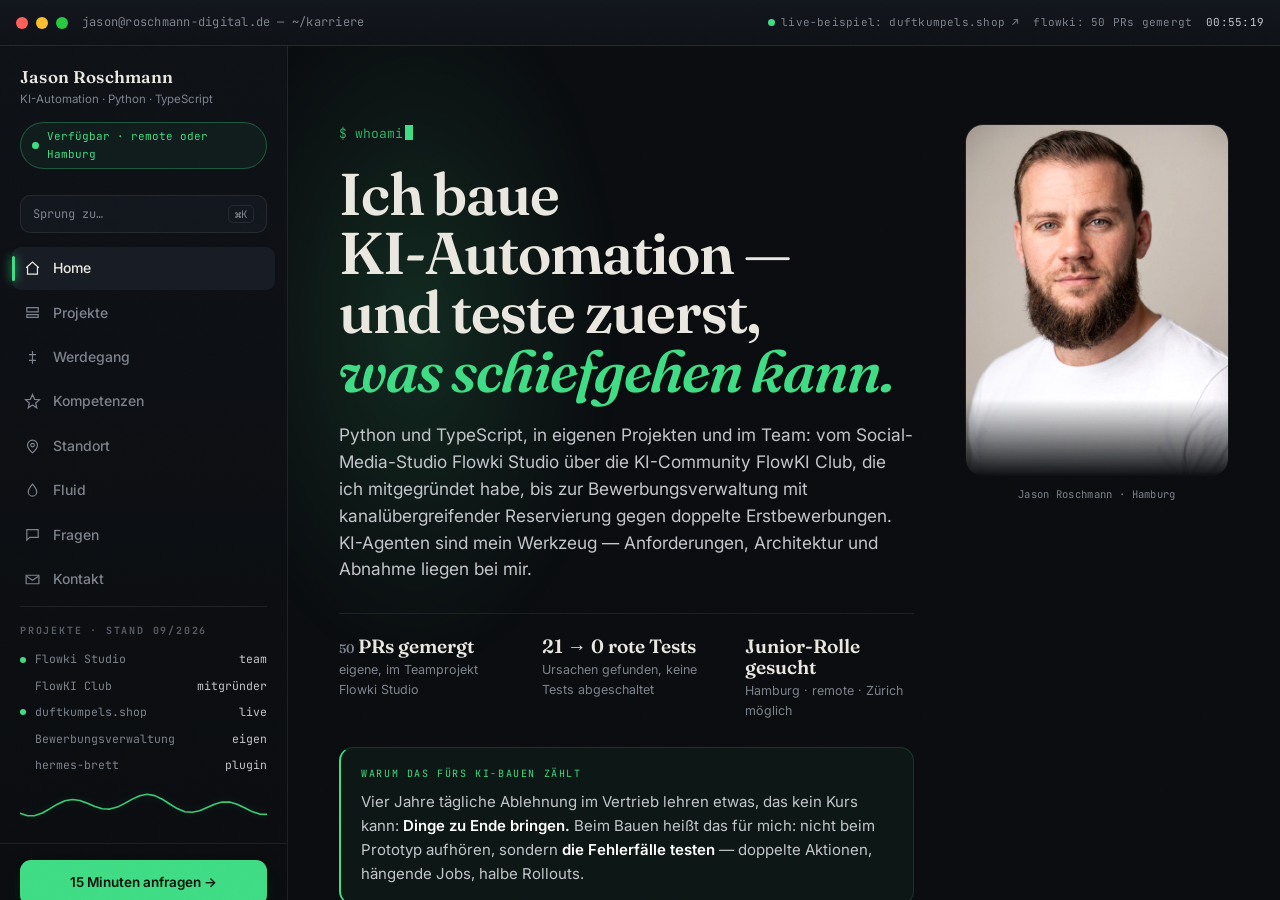
==== index.html @ 768f5c0a "feat(cv): PR-Zahlen aus pr-stand.json, Summenlinie statt Wochenbalken" ====
<!DOCTYPE html>
<html lang="de">
<head>
<meta charset="UTF-8">
<meta name="viewport" content="width=device-width, initial-scale=1, viewport-fit=cover, interactive-widget=resizes-content">
<title>Jason Roschmann – KI-Automation, E-Commerce & Technical SEO</title>
<meta name="description" content="Jason Roschmann – KI-Automation & Softwareentwicklung mit Python und TypeScript, in eigenen Projekten und im Team. Junior / Quereinstieg, Hamburg oder remote.">
<meta property="og:type" content="website">
<meta property="og:title" content="Jason Roschmann – KI-Automation, E-Commerce & Technical SEO">
<meta property="og:description" content="Interaktives Web-CV: Flowki Studio im Team, Mitgründer der KI-Community FlowKI Club, Python-Automation mit Sperren und Rückbau, Shopify-Umbau live. Junior / Quereinstieg, Hamburg oder remote.">
<meta property="og:image" content="https://jasonroschmann.github.io/cv/og.png">
<meta property="og:url" content="https://jasonroschmann.github.io/cv/">
<link rel="canonical" href="https://jasonroschmann.github.io/cv/">
<script type="application/ld+json">
{
 "@context": "https://schema.org",
 "@type": "ProfilePage",
 "url": "https://jasonroschmann.github.io/cv/",
 "inLanguage": "de",
 "dateModified": "2026-09-29",
 "mainEntity": {
  "@type": "Person",
  "name": "Jason Roschmann",
  "jobTitle": "Junior KI-Automation, E-Commerce & Technical SEO",
  "url": "https://jasonroschmann.github.io/cv/",
  "image": "https://jasonroschmann.github.io/cv/foto.jpg",
  "email": "mailto:jason@roschmann-digital.de",
  "address": {
   "@type": "PostalAddress",
   "addressLocality": "Hamburg",
   "addressCountry": "DE"
  },
  "sameAs": [
   "https://github.com/JasonRoschmann",
   "https://www.linkedin.com/in/jason-roschmann-1091512b2"
  ],
  "knowsAbout": [
   "Technisches SEO",
   "Strukturierte Daten",
   "Shopify",
   "Klaviyo",
   "Google Search Console",
   "Google Analytics 4",
   "Python",
   "n8n",
   "KI-Automation",
   "Community-Aufbau"
  ],
  "knowsLanguage": [
   "de",
   "en"
  ],
  "hasCredential": {
   "@type": "EducationalOccupationalCredential",
   "name": "Google Ads Search Certification",
   "credentialCategory": "certificate",
   "recognizedBy": {
    "@type": "Organization",
    "name": "Google"
   },
   "url": "https://www.credential.net/cd05c77a-a7ef-48e0-809e-5147135f810e"
  }
 }
}
</script>
<meta name="theme-color" content="#070809">
<link rel="manifest" href="manifest.json">
<link rel="icon" type="image/png" sizes="192x192" href="icon-192.png">
<link rel="apple-touch-icon" href="apple-touch-icon.png">
<meta name="apple-mobile-web-app-capable" content="yes">
<meta name="mobile-web-app-capable" content="yes">
<meta name="apple-mobile-web-app-status-bar-style" content="black-translucent">
<meta name="apple-mobile-web-app-title" content="Jason CV">
<link rel="preconnect" href="https://fonts.googleapis.com">
<link rel="preconnect" href="https://fonts.gstatic.com" crossorigin>
<link href="https://fonts.googleapis.com/css2?family=Fraunces:ital,opsz,wght@0,9..144,500;0,9..144,600;1,9..144,500;1,9..144,600&family=Inter:wght@400;500;600;700&family=JetBrains+Mono:wght@400;500;700&display=swap" rel="stylesheet">
<style>
  :root{
    --desk:#050506; --win:#0a0c0f; --panel:#0e1116; --elev:#12161d; --elev2:#171c24;
    --line:rgba(255,255,255,.08); --line2:rgba(255,255,255,.14);
    --ink:#e9e7e0; --ink2:#c3c5ca; --mut:#7c828c; --dim:#565b64;
    --grn:#3fdc84; --grn2:#2fae66; --grnglow:rgba(63,220,132,.18);
    --cool:#6aa3ff; --amb:#e5a44e;
    --fd:'Fraunces',Georgia,serif; --fb:'Inter',system-ui,sans-serif; --fm:'JetBrains Mono',ui-monospace,monospace;
  }
  *{margin:0;padding:0;box-sizing:border-box}
  img{max-width:100%;height:auto;display:block}
  html,body{height:100%}
  body{
    font-family:var(--fb); color:var(--ink); font-size:15px; line-height:1.6;
    background:
      radial-gradient(120% 90% at 82% -10%, rgba(63,220,132,.06), transparent 55%),
      radial-gradient(90% 80% at 0% 110%, rgba(106,163,255,.06), transparent 55%),
      var(--desk);
    -webkit-font-smoothing:antialiased; overflow:hidden;
  }
  ::selection{background:var(--grn);color:#04120a}
  a{color:inherit;text-decoration:none}
  .mono{font-family:var(--fm)}
  .g{color:var(--grn)} .a{color:var(--amb)} .c{color:var(--cool)}
  b,strong{font-weight:600;color:#fff}

  /* ---------- window: die App BESITZT den Bildschirm — kein schwebendes Fenster mit totem Rand ---------- */
  .win{
    position:relative; width:100vw; height:100vh;
    background:var(--win); overflow:hidden;
    display:flex; flex-direction:column;
  }

  .chrome{
    height:46px; flex-shrink:0; display:flex; align-items:center; gap:14px;
    padding:0 16px; border-bottom:1px solid var(--line);
    background:linear-gradient(180deg,var(--elev),var(--panel));
  }
  .lights{display:flex;gap:8px}
  .lights i{width:12px;height:12px;border-radius:50%;display:block}
  .lights .r{background:#ff5f57} .lights .y{background:#febc2e} .lights .gr{background:#28c840}
  .chrome .ttl{font-family:var(--fm);font-size:12px;color:var(--mut);letter-spacing:.02em;overflow:hidden;text-overflow:ellipsis;white-space:nowrap}
  .chrome .right{margin-left:auto;display:flex;align-items:center;gap:14px}
  .pill{font-family:var(--fm);font-size:11px;color:var(--mut);display:flex;align-items:center;gap:6px;letter-spacing:.02em}
  .pill .d{width:7px;height:7px;border-radius:50%;background:var(--grn);box-shadow:0 0 0 0 var(--grnglow);animation:pp 2.4s infinite}
  @keyframes pp{0%{box-shadow:0 0 0 0 rgba(63,220,132,.4)}70%{box-shadow:0 0 0 7px rgba(63,220,132,0)}100%{box-shadow:0 0 0 0 rgba(63,220,132,0)}}
  #clock{color:var(--ink2)}
  @media(max-width:700px){ .chrome .ttl,.pill.hideS{display:none} }

  /* ---------- body grid ---------- */
  .grid{flex:1;display:grid;grid-template-columns:288px 1fr;min-height:0}
  @media(max-width:820px){ .grid{grid-template-columns:1fr} }

  /* ---------- sidebar ---------- */
  .side{border-right:1px solid var(--line);background:linear-gradient(180deg,var(--panel),var(--win));display:flex;flex-direction:column;min-height:0}
  .side .pad{padding:22px 20px}
  .id{display:flex;align-items:center;gap:13px}
  .av{overflow:hidden}
  .av img{width:100%;height:100%;object-fit:cover;display:block}
  .av{width:46px;height:46px;border-radius:13px;flex-shrink:0;display:grid;place-items:center;font-family:var(--fd);font-weight:600;font-size:18px;color:#04120a;
      background:linear-gradient(145deg,var(--grn),#1f7a49);box-shadow:0 6px 18px -6px var(--grnglow),inset 0 1px 0 rgba(255,255,255,.4)}
  .id .nm{font-family:var(--fd);font-weight:600;font-size:17px;line-height:1.1;letter-spacing:.01em}
  .id .rl{font-size:11.5px;color:var(--mut);margin-top:3px}
  .status{margin-top:14px;display:inline-flex;align-items:center;gap:8px;font-family:var(--fm);font-size:11px;color:var(--grn);
          border:1px solid rgba(63,220,132,.3);background:rgba(63,220,132,.06);border-radius:30px;padding:5px 11px}
  .status .d{width:7px;height:7px;border-radius:50%;background:var(--grn);animation:blink 1.8s infinite}
  @keyframes blink{50%{opacity:.35}}

  .kbtn{margin:4px 20px 8px;display:flex;align-items:center;gap:9px;width:calc(100% - 40px);
        background:var(--elev);border:1px solid var(--line);border-radius:10px;padding:9px 12px;color:var(--mut);
        font-family:var(--fm);font-size:12px;cursor:pointer;transition:border-color .2s,color .2s}
  .kbtn:hover{border-color:var(--line2);color:var(--ink2)}
  .kbtn .k{margin-left:auto;font-size:10.5px;border:1px solid var(--line);border-radius:5px;padding:1px 6px}

  nav{padding:6px 12px;display:flex;flex-direction:column;gap:2px}
  .nav{display:flex;align-items:center;gap:12px;padding:10px 12px;border-radius:9px;color:var(--mut);cursor:pointer;
       font-size:14px;font-weight:500;transition:background .18s,color .18s;position:relative}
  .nav svg{width:17px;height:17px;flex-shrink:0;stroke:currentColor;fill:none;stroke-width:1.7}
  .nav:hover{background:var(--elev);color:var(--ink2)}
  .nav.on{background:var(--elev2);color:var(--ink)}
  .nav.on::before{content:"";position:absolute;left:0;top:9px;bottom:9px;width:2.5px;border-radius:3px;background:var(--grn);box-shadow:0 0 10px var(--grn)}

  .telem{margin:auto 20px 0;padding:16px 0 14px;border-top:1px solid var(--line)}
  .telem h5{font-family:var(--fm);font-size:10px;letter-spacing:.18em;text-transform:uppercase;color:var(--dim);margin-bottom:11px}
  .trow{display:flex;align-items:center;gap:9px;font-family:var(--fm);font-size:11.5px;color:var(--mut);margin-bottom:8px}
  .trow .d{width:6px;height:6px;border-radius:50%;flex-shrink:0}
  .trow .d.on{background:var(--grn);animation:blink 2s infinite}
  .trow .d.blocked{background:var(--amb)}
  .trow .v{margin-left:auto;color:var(--ink2)}
  .spark{margin-top:6px;width:100%;height:34px;opacity:.9}
  .spark polyline{fill:none;stroke:var(--grn);stroke-width:1.6;stroke-linejoin:round;stroke-linecap:round;filter:drop-shadow(0 0 4px var(--grnglow))}

  .sfoot{padding:16px 20px 20px;display:flex;flex-direction:column;gap:9px;border-top:1px solid var(--line)}
  .btn{font-weight:600;font-size:13.5px;padding:12px 16px;border-radius:11px;display:inline-flex;align-items:center;justify-content:center;gap:9px;cursor:pointer;transition:transform .25s cubic-bezier(.16,1,.3,1),box-shadow .25s,background .2s}
  .btn-p{background:var(--grn);color:#04120a;box-shadow:0 8px 22px -8px var(--grnglow)}
  .btn-p:hover{transform:translateY(-2px);box-shadow:0 14px 30px -10px var(--grnglow)}
  .btn-s{background:var(--elev);border:1px solid var(--line2);color:var(--ink)}
  .btn-s:hover{transform:translateY(-2px);border-color:var(--grn);color:var(--grn)}

  /* ---------- main ---------- */
  .main{position:relative;min-height:0;overflow:hidden}
  .view{position:absolute;inset:0;overflow-y:auto;padding:clamp(24px,4vw,60px);opacity:0;visibility:hidden;transform:translateY(14px);
        display:flex;flex-direction:column;
        transition:opacity .5s ease,transform .5s cubic-bezier(.16,1,.3,1),visibility .5s;scrollbar-width:thin;scrollbar-color:var(--line2) transparent}
  .view::-webkit-scrollbar{width:9px} .view::-webkit-scrollbar-thumb{background:var(--line2);border-radius:9px;border:2px solid var(--win)}
  .view.on{opacity:1;visibility:visible;transform:none}
  /* margin:auto zentriert kurze Views vertikal; bei langen kollabiert es zu 0 (Standard-Flex-Trick) */
  .inner{max-width:1240px;width:100%;margin:auto;padding-bottom:30px}

  .eyebrow{font-family:var(--fm);font-size:11px;letter-spacing:.2em;text-transform:uppercase;color:var(--grn);display:inline-flex;align-items:center;gap:9px}
  .eyebrow.amb{color:var(--amb)} .eyebrow::before{content:"";width:22px;height:1px;background:currentColor}
  .display{font-family:var(--fd);font-weight:600;line-height:1.0;letter-spacing:-.02em;font-optical-sizing:auto}
  .h-hero{font-size:clamp(2.3rem,4.6vw,4rem)} .h-xl{font-size:clamp(1.9rem,3.4vw,3rem)} .h-l{font-size:clamp(1.5rem,2.4vw,2.1rem)}
  .it{font-style:italic}
  .lead{font-size:clamp(1.02rem,1.35vw,1.2rem);color:var(--ink2);max-width:58ch;line-height:1.55}
  .body{color:var(--ink2);max-width:60ch}
  .muted{color:var(--mut)}

  /* reveal on view-enter */
  .rv{opacity:0;transform:translateY(16px)}
  .view.on .rv{opacity:1;transform:none;transition:opacity .6s ease,transform .7s cubic-bezier(.16,1,.3,1)}
  .view.on .rv:nth-child(2){transition-delay:.05s}.view.on .rv:nth-child(3){transition-delay:.1s}
  .view.on .rv:nth-child(4){transition-delay:.15s}.view.on .rv:nth-child(5){transition-delay:.2s}
  .view.on .rv:nth-child(6){transition-delay:.25s}.view.on .rv:nth-child(7){transition-delay:.3s}

  /* ---------- HOME ---------- */
  .hero{position:relative;padding:clamp(10px,3vh,40px) 0 8px;display:grid;grid-template-columns:minmax(0,1fr) 264px;gap:clamp(22px,4vw,54px);align-items:start}
  .ghost{position:absolute;right:-10px;top:-40px;font-family:var(--fd);font-weight:600;font-size:clamp(180px,26vw,340px);line-height:1;
         color:transparent;-webkit-text-stroke:1.5px rgba(63,220,132,.16);pointer-events:none;user-select:none;z-index:0}
  .hero>*{position:relative;z-index:1}
  .hero-copy{min-width:0}
  .hero-portrait{margin:0;width:264px}
  .hero-portrait img{width:100%;border-radius:18px;border:1px solid var(--line);box-shadow:0 26px 64px -26px rgba(0,0,0,.75),0 0 0 1px rgba(63,220,132,.05);display:block}
  .hero-portrait figcaption{font-family:var(--fm);font-size:10.5px;color:var(--mut);margin-top:9px;letter-spacing:.03em;text-align:center}
  @media(max-width:860px){.hero{grid-template-columns:1fr}.hero-portrait{width:200px;justify-self:start;order:-1}}
  @media(min-width:1400px){.hero{grid-template-columns:minmax(0,1fr) 320px}.hero-portrait{width:320px}}
  .term{font-family:var(--fm);font-size:13px;color:var(--grn2);margin-bottom:20px}
  .term .c2{color:var(--grn)}
  .caret{display:inline-block;width:8px;height:15px;background:var(--grn);vertical-align:-2px;margin-left:2px;animation:blink 1s steps(1) infinite}
  .kpis{display:grid;grid-template-columns:repeat(auto-fit,minmax(150px,1fr));gap:14px;margin-top:30px}
  .kpi{background:linear-gradient(160deg,var(--elev),var(--panel));border:1px solid var(--line);border-radius:14px;padding:18px 18px 16px;position:relative;overflow:hidden}
  .kpi::after{content:"";position:absolute;right:-30px;top:-30px;width:90px;height:90px;background:radial-gradient(circle,var(--grnglow),transparent 70%);opacity:.5}
  .kpi.amb::after{background:radial-gradient(circle,rgba(229,164,78,.16),transparent 70%)}
  .kpi .n{font-family:var(--fd);font-weight:600;font-size:clamp(2rem,3.4vw,2.9rem);line-height:.9;letter-spacing:-.02em}
  .kpi .n .u{color:var(--grn);font-size:.5em} .kpi.amb .n .u{color:var(--amb)}
  .kpi .l{margin-top:10px;font-size:12px;color:var(--mut);line-height:1.4}
  .insight{margin-top:26px;padding:18px 20px;border-radius:14px;background:rgba(63,220,132,.05);border:1px solid rgba(63,220,132,.16);border-left:2.5px solid var(--grn)}
  /* --- Live gebaut: klickbare Live-Beweise --- */
  .livework{margin-top:clamp(22px,4.5vh,48px)}
  .lw-cards{display:grid;grid-template-columns:repeat(auto-fit,minmax(230px,1fr));gap:16px;margin-top:16px}
  @media(max-width:760px){.lw-cards{grid-template-columns:1fr}}
  .lw{position:relative;display:block;border:1px solid var(--line);border-radius:14px;padding:20px;background:linear-gradient(160deg,var(--elev),var(--panel));text-decoration:none;color:inherit;overflow:hidden;box-shadow:0 1px 0 rgba(255,255,255,.03) inset,0 18px 40px -30px rgba(0,0,0,.9);transition:transform .35s cubic-bezier(.16,1,.3,1),border-color .35s,box-shadow .35s}
  .lw::before{content:"";position:absolute;inset:0 0 auto 0;height:1px;background:linear-gradient(90deg,transparent,rgba(63,220,132,.4),transparent);opacity:.5;transition:opacity .35s}
  .lw:hover{transform:translateY(-4px);border-color:rgba(63,220,132,.4);box-shadow:0 1px 0 rgba(255,255,255,.05) inset,0 30px 60px -32px rgba(0,0,0,.95),0 0 46px -14px rgba(63,220,132,.32)}
  .lw:hover::before{opacity:1}
  .lw:hover .lw-cta{color:var(--ink)}
  .lw-url{font-family:var(--fm);font-size:11.5px;color:var(--grn);display:flex;align-items:center;gap:8px;letter-spacing:.02em}
  .lw-url .dot{width:7px;height:7px;border-radius:50%;background:var(--grn);box-shadow:0 0 0 0 rgba(63,220,132,.6);animation:lwpulse 2s infinite}
  @keyframes lwpulse{0%{box-shadow:0 0 0 0 rgba(63,220,132,.5)}70%{box-shadow:0 0 0 7px rgba(63,220,132,0)}100%{box-shadow:0 0 0 0 rgba(63,220,132,0)}}
  .lw h4{font-family:var(--fd);font-weight:600;font-size:1.32rem;letter-spacing:-.01em;margin:12px 0 6px}
  .lw p{color:var(--ink2);font-size:13.5px;line-height:1.5;max-width:44ch}
  .lw-tags{display:flex;flex-wrap:wrap;gap:6px;margin-top:12px}
  .lw-tags span{font-family:var(--fm);font-size:10px;letter-spacing:.06em;color:var(--mut);border:1px solid var(--line2);border-radius:20px;padding:3px 9px}
  .lw-cta{margin-top:14px;font-family:var(--fm);font-size:12px;color:var(--grn);transition:color .3s}
  @media(prefers-reduced-motion:reduce){.lw-url .dot{animation:none}}
  /* --- Proof of Work: selbst-aktualisierendes GitHub-Panel --- */
  .pow{position:relative;overflow:hidden;border:1px solid var(--line);border-radius:14px;padding:22px;background:linear-gradient(160deg,var(--elev),var(--panel));box-shadow:0 1px 0 rgba(255,255,255,.03) inset,0 18px 40px -30px rgba(0,0,0,.9)}
  .pow::before{content:"";position:absolute;inset:0 0 auto 0;height:1px;background:linear-gradient(90deg,transparent,rgba(63,220,132,.35),transparent);opacity:.6}
  .pow-head{display:flex;justify-content:space-between;align-items:center;gap:12px;flex-wrap:wrap;margin-bottom:18px}
  .pow-auto{font-family:var(--fm);font-size:11px;color:var(--grn);border:1px solid rgba(63,220,132,.32);border-radius:20px;padding:4px 11px;letter-spacing:.02em}
  .pow-grid{display:grid;grid-template-columns:auto 1fr;gap:clamp(22px,3.5vw,44px);align-items:start}
  @media(max-width:760px){.pow-grid{grid-template-columns:1fr;gap:22px}}
  .pow-hlabel{font-family:var(--fm);font-size:10.5px;color:var(--dim);letter-spacing:.06em;margin-bottom:11px}
  .heat{display:grid;grid-auto-flow:column;grid-template-rows:repeat(7,1fr);gap:3px;width:max-content}
  .heat i{width:12px;height:12px;border-radius:3px;background:var(--elev2,#171c24);display:block;transition:transform .2s}
  .heat i.l1{background:rgba(63,220,132,.26)} .heat i.l2{background:rgba(63,220,132,.48)}
  .heat i.l3{background:rgba(63,220,132,.72)} .heat i.l4{background:var(--grn);box-shadow:0 0 9px -1px var(--grnglow,rgba(63,220,132,.18))}
  .heat i:hover{transform:scale(1.35)}
  .pow-total{font-family:var(--fm);margin-top:13px;font-size:12px;color:var(--ink2)} .pow-total b{color:var(--grn);font-size:14px}
  .ships{list-style:none;display:flex;flex-direction:column;gap:9px}
  .ships li{display:flex;align-items:baseline;gap:9px;font-family:var(--fm);font-size:12px;color:var(--ink2)}
  .ships .dot{color:var(--grn)} .ships .repo{color:var(--ink);font-weight:600} .ships .when{margin-left:auto;color:var(--dim);font-size:11px;white-space:nowrap}
  .pow-foot{font-family:var(--fm);margin-top:16px;font-size:10.5px;color:var(--dim);border-top:1px solid var(--line);padding-top:12px}
  .insight .k{font-family:var(--fm);font-size:10px;letter-spacing:.16em;text-transform:uppercase;color:var(--grn);margin-bottom:8px}
  .proofrow{display:grid;grid-template-columns:repeat(3,auto);justify-content:start;gap:22px 30px;margin-top:30px;padding-top:22px;border-top:1px solid var(--line)}
  @media(max-width:560px){.proofrow{grid-template-columns:1fr 1fr}}
  .pf{display:flex;flex-direction:column;gap:3px}
  .pf b{font-family:var(--fd);font-weight:600;font-size:1.2rem;color:var(--ink);line-height:1.1}
  .pf span{font-size:12.5px;color:var(--mut);max-width:24ch}

  /* ---------- cards / systems ---------- */
  .crown{margin-top:26px;border-radius:16px;padding:clamp(20px,2.6vw,30px);
         background:linear-gradient(155deg,rgba(63,220,132,.10),rgba(14,17,22,.6));border:1px solid rgba(63,220,132,.28);
         box-shadow:0 20px 50px -24px var(--grnglow),inset 0 1px 0 rgba(255,255,255,.05)}
  .crown .top{display:flex;justify-content:space-between;align-items:flex-start;gap:16px;flex-wrap:wrap}
  .badge{font-family:var(--fm);font-size:10.5px;letter-spacing:.14em;text-transform:uppercase;border:1px solid var(--grn);color:var(--grn);border-radius:30px;padding:5px 12px}
  .urow{display:grid;grid-template-columns:150px 1fr;gap:20px;padding:14px 0;border-top:1px solid var(--line);align-items:baseline}
  .urow:first-of-type{margin-top:8px}
  .urow .k{font-family:var(--fm);font-size:11.5px;letter-spacing:.14em;text-transform:uppercase;color:var(--grn)}
  .urow.j .k{color:var(--amb)}
  .urow .v{color:var(--ink2);max-width:62ch}
  @media(max-width:640px){.urow{grid-template-columns:1fr;gap:4px}}

  .sysgrid{display:grid;grid-template-columns:1fr 1fr;gap:16px;margin-top:16px}
  @media(max-width:720px){.sysgrid{grid-template-columns:1fr}}
  /* Fallstudien: je drei Schritte, Nummer als Wasserzeichen */
  .fs-grid{display:grid;gap:16px;margin-top:18px}
  .fs{position:relative;overflow:hidden;border:1px solid var(--line);border-radius:16px;padding:clamp(18px,2.4vw,26px);
      background:linear-gradient(160deg,var(--elev),var(--panel));box-shadow:0 1px 0 rgba(255,255,255,.03) inset,0 18px 40px -30px rgba(0,0,0,.9)}
  .fs-no{position:absolute;right:20px;top:4px;font-family:var(--fd);font-style:italic;font-weight:600;font-size:clamp(3.6rem,7vw,5.4rem);line-height:1;color:rgba(63,220,132,.10);pointer-events:none}
  .fs-tag{font-family:var(--fm);font-size:10.5px;letter-spacing:.14em;text-transform:uppercase;color:var(--mut)}
  .fs h3{font-family:var(--fd);font-weight:600;font-size:clamp(1.25rem,2.2vw,1.6rem);line-height:1.2;letter-spacing:-.01em;margin-top:8px;max-width:32ch;position:relative}
  .fs-steps{display:grid;grid-template-columns:repeat(3,1fr);margin-top:16px;border-top:1px solid var(--line)}
  .fs-steps>div{padding:14px 18px 2px 0;color:var(--ink2);font-size:14px;line-height:1.55}
  .fs-steps>div+div{padding-left:18px;border-left:1px solid var(--line)}
  .fs-steps .k{display:block;font-family:var(--fm);font-size:10.5px;letter-spacing:.16em;text-transform:uppercase;color:var(--grn);margin-bottom:6px}
  .fs-note{margin-top:14px;padding-top:12px;border-top:1px dashed var(--line2);font-size:13px;color:var(--mut)}
  .fs-note b{color:var(--ink2);font-weight:600}
  @media(max-width:720px){.fs-steps{grid-template-columns:1fr}.fs-steps>div+div{padding-left:0;border-left:0;border-top:1px solid var(--line)}}
  /* MAE-Balken: niedriger ist besser, gestrichelte Linie = Rollout-Tor 10 (Skala 0-12) */
  .mae{display:grid;gap:8px;margin-top:16px;max-width:560px}
  .mae-row{display:grid;grid-template-columns:118px 1fr 40px;gap:12px;align-items:center;font-family:var(--fm);font-size:11.5px;color:var(--mut)}
  .mae-row i{position:relative;height:10px;border-radius:5px;background:rgba(255,255,255,.05)}
  .mae-row i::before{content:"";position:absolute;inset:0 auto 0 0;width:calc(var(--v) / 12 * 100%);border-radius:5px;background:var(--dim)}
  .mae-row.neu i::before{background:var(--amb)}
  .mae-row i::after{content:"";position:absolute;top:-5px;bottom:-5px;left:calc(10 / 12 * 100%);border-left:1.5px dashed var(--grn)}
  .mae-row b{color:var(--ink);font-weight:600;text-align:right}
  .mae-cap{font-family:var(--fm);font-size:11px;color:var(--mut)}
  .mae-cap span{color:var(--grn)}
  .card .urow{padding:10px 0}
  /* nur breit: sonst schlägt die spezifischere Regel die Handy-Regel .urow{1fr} */
  @media(min-width:641px){.card .urow{grid-template-columns:170px 1fr;gap:16px}}
  @media(max-width:720px){.card .ct{flex-wrap:wrap}}
  .card .urow .v{font-size:14px}
  .card{background:linear-gradient(160deg,var(--elev),var(--panel));border:1px solid var(--line);border-radius:14px;padding:22px;transition:transform .3s cubic-bezier(.16,1,.3,1),border-color .3s}
  /* --- Material-Politur (additiv) --- */
  .card{position:relative;overflow:hidden;box-shadow:0 1px 0 rgba(255,255,255,.03) inset,0 18px 40px -30px rgba(0,0,0,.9)}
  .card::before{content:"";position:absolute;inset:0 0 auto 0;height:1px;background:linear-gradient(90deg,transparent,rgba(63,220,132,.35),transparent);opacity:.5;transition:opacity .35s}
  .card::after{content:"";position:absolute;left:-40%;top:-60%;width:60%;height:180%;pointer-events:none;background:radial-gradient(closest-side,rgba(63,220,132,.10),transparent 70%);opacity:0;transition:opacity .4s;transform:rotate(8deg)}
  .card:hover{transform:translateY(-4px);border-color:rgba(63,220,132,.34);box-shadow:0 1px 0 rgba(255,255,255,.05) inset,0 30px 60px -32px rgba(0,0,0,.95),0 0 42px -14px rgba(63,220,132,.28)}
  .card:hover::before{opacity:1} .card:hover::after{opacity:1}
  .hero-portrait img{-webkit-mask-image:linear-gradient(180deg,#000 78%,transparent 100%);mask-image:linear-gradient(180deg,#000 78%,transparent 100%);filter:contrast(1.04) saturate(1.03);box-shadow:0 30px 70px -28px rgba(0,0,0,.8),0 0 0 1px rgba(63,220,132,.08),-22px 0 60px -34px rgba(63,220,132,.4)}
  .hero::before{content:"";position:absolute;z-index:0;top:-14%;left:-10%;width:62%;height:130%;pointer-events:none;background:radial-gradient(52% 46% at 30% 32%,rgba(63,220,132,.15),rgba(63,220,132,.05) 42%,transparent 72%);filter:blur(8px);opacity:0;animation:auroraIn 1.6s .15s cubic-bezier(.16,1,.3,1) forwards}
  @keyframes auroraIn{to{opacity:1}}
  body::after{content:"";position:fixed;inset:0;z-index:9999;pointer-events:none;opacity:.05;mix-blend-mode:overlay;background-image:url("data:image/svg+xml,%3Csvg xmlns='http://www.w3.org/2000/svg' width='140' height='140'%3E%3Cfilter id='n'%3E%3CfeTurbulence type='fractalNoise' baseFrequency='.9' numOctaves='2' stitchTiles='stitch'/%3E%3C/filter%3E%3Crect width='100%25' height='100%25' filter='url(%23n)'/%3E%3C/svg%3E")}
  @media(prefers-reduced-motion:reduce){.hero::before{animation:none;opacity:1}}
  .card:hover{transform:translateY(-3px);border-color:var(--line2)}
  .card .ct{display:flex;justify-content:space-between;align-items:center;gap:10px;margin-bottom:6px}
  .card h4{font-family:var(--fd);font-weight:600;font-size:1.15rem}
  /* GitHub-Karte: gemergte PRs aufsummiert (SVG aus scripts/stand.py) + Aufschlüsselung nach Projekt */
  .ghsum{margin:18px 0 0}
  .ghsum svg{width:100%;height:auto;display:block;font:11px var(--fm);fill:var(--mut)}
  .ghsum .gl{stroke:var(--line)}
  .ghsum .fl-l{fill:none;stroke:var(--grn);stroke-width:2.2;stroke-linejoin:round}
  .ghsum .fl-a{fill:rgba(63,220,132,.12)}
  .ghsum .fl-p{fill:var(--grn)}
  .ghsum .end{fill:var(--ink);font-weight:600;font-size:13px}
  @media(max-width:640px){.ghsum svg{font-size:22px}.ghsum .end{font-size:26px}} /* SVG schrumpft auf ~45 % */
  .ghbar{display:flex;gap:2px;height:8px;margin:12px 0 8px}
  .ghbar i,.ghl span::before{display:block;border-radius:3px;background:var(--grn)}
  .ghbar i.cv,.ghl .cv::before{background:rgba(63,220,132,.55)}
  .ghbar i.ku,.ghl .ku::before{background:rgba(63,220,132,.28)}
  .ghl{display:flex;flex-wrap:wrap;gap:6px 16px;font:500 11px var(--fm);color:var(--mut);margin:0 0 6px}
  .ghl span::before{content:"";display:inline-block;width:9px;height:9px;margin-right:6px;vertical-align:-1px}
  .card .tag{font-family:var(--fm);font-size:10px;letter-spacing:.1em;text-transform:uppercase;color:var(--mut);border:1px solid var(--line2);border-radius:20px;padding:3px 9px;white-space:nowrap}
  .card .tag.live{color:var(--grn);border-color:rgba(63,220,132,.4)}
  .card p{color:var(--ink2);font-size:14px;margin-top:6px}
  .stack{display:flex;flex-wrap:wrap;gap:7px;margin-top:14px}
  .chip{font-family:var(--fm);font-size:11px;color:var(--mut);border:1px solid var(--line);border-radius:20px;padding:4px 10px}
  .proof{margin-top:14px;padding-left:14px;border-left:2px solid var(--grn);font-size:13.5px;color:var(--ink2)}

  /* ---------- timeline ---------- */
  .tl{margin-top:24px;border-left:1px solid var(--line2);padding-left:26px;display:flex;flex-direction:column;gap:30px}
  .tl .item{position:relative}
  .tl .item::before{content:"";position:absolute;left:-31px;top:5px;width:11px;height:11px;border-radius:50%;background:var(--grn);box-shadow:0 0 0 4px var(--win),0 0 12px var(--grn)}
  .tl .item.amb::before{background:var(--amb);box-shadow:0 0 0 4px var(--win),0 0 12px var(--amb)}
  .tl .yr{font-family:var(--fm);font-size:12px;color:var(--grn)} .tl .item.amb .yr{color:var(--amb)}
  .tl .acth{font-family:var(--fd);font-weight:600;font-size:clamp(1.5rem,4.6vw,2.2rem);line-height:1.08;letter-spacing:-.01em;margin:7px 0 10px;color:#fff}
  .tl .acth em{font-style:italic}
  .tl h4{font-family:var(--fd);font-weight:600;font-size:1.05rem;margin:3px 0 2px;color:var(--ink2)}
  .tl .org{font-size:13px;color:var(--mut);margin-bottom:10px}
  .tl ul{list-style:none;display:flex;flex-direction:column;gap:7px}
  .tl li{position:relative;padding-left:18px;color:var(--ink2);font-size:14px}
  .tl li::before{content:"▸";position:absolute;left:0;color:var(--grn)}

  /* ---------- kompetenz-atlas ---------- */
  .atf{display:flex;flex-wrap:wrap;gap:8px;margin-top:22px}
  .atf button{font:500 12px var(--fm);letter-spacing:.04em;color:var(--mut);background:var(--elev);border:1px solid var(--line);border-radius:999px;padding:8px 15px;cursor:pointer;transition:color .2s,border-color .2s,background .2s}
  .atf button:hover{color:var(--ink2);border-color:var(--line2)}
  .atf button[aria-pressed="true"]{color:#04120a;background:var(--grn);border-color:var(--grn)}
  .atf button:focus-visible{outline:2px solid var(--grn);outline-offset:2px}
  .atleg{display:flex;flex-wrap:wrap;gap:8px 16px;margin-top:14px;font-size:12px;color:var(--mut)}
  .atgrid{display:grid;grid-template-columns:1fr 1fr;gap:16px;margin-top:18px;align-items:start}
  @media(max-width:720px){.atgrid{grid-template-columns:1fr}}
  .atg{background:linear-gradient(160deg,var(--elev),var(--panel));border:1px solid var(--line);border-radius:14px;padding:18px 18px 6px}
  .atg h4{font-family:var(--fd);font-weight:600;font-size:1.1rem;margin-bottom:2px}
  .atg h4 .d{color:var(--grn)} .atg.amb h4 .d{color:var(--amb)}
  .at{padding:12px 0;border-top:1px solid var(--line)}
  .atg h4 + .at{border-top:0}
  .at-h{display:flex;align-items:baseline;justify-content:space-between;gap:10px}
  .at-h b{font-size:14px;color:var(--ink);font-weight:600}
  .at p{color:var(--ink2);font-size:13.5px;margin-top:3px}
  .at-m{display:flex;flex-wrap:wrap;gap:3px 12px;margin-top:6px;font-family:var(--fm);font-size:10.5px;color:var(--mut);letter-spacing:.03em}
  .at .at-g{font-size:12.5px;color:var(--mut)}
  .at-g span{font-family:var(--fm);font-size:10.5px;color:var(--amb);letter-spacing:.04em;margin-right:6px}
  .st{flex:none;font-family:var(--fm);font-size:10px;letter-spacing:.06em;text-transform:uppercase;padding:2px 8px;border-radius:999px;border:1px solid}
  .st.ok{color:var(--grn);border-color:rgba(63,220,132,.4)}
  .st.um{color:var(--cool);border-color:rgba(106,163,255,.4)}
  .st.pr{color:var(--amb);border-color:rgba(229,164,78,.4)}
  .st.en{color:var(--mut);border-color:var(--line2)}
  .at[hidden],.atg[hidden],.kb[hidden]{display:none}
  .atn{font-size:12.5px;color:var(--mut);margin:2px 0 2px}
  .at{transition:background .6s ease}
  .at.hl{background:rgba(63,220,132,.07)}
  .at-m a{color:var(--grn);border-bottom:1px solid rgba(63,220,132,.4)}
  .atkey{display:grid;grid-template-columns:repeat(3,1fr);gap:12px;margin-top:18px}
  @media(max-width:720px){.atkey{grid-template-columns:1fr}}
  .kb{border:1px solid rgba(63,220,132,.28);border-radius:14px;padding:16px 16px 14px;background:linear-gradient(160deg,rgba(63,220,132,.08),transparent 62%),var(--panel)}
  .kb .n{font-family:var(--fd);font-size:1.6rem;font-weight:600;color:var(--grn);line-height:1.1}
  .kb p{color:var(--ink2);font-size:13.5px;margin-top:6px}
  .kb a{display:inline-block;margin-top:10px;font-family:var(--fm);font-size:11px;color:var(--grn);border-bottom:1px solid rgba(63,220,132,.4)}
  .kb a:focus-visible,.at-m a:focus-visible{outline:2px solid var(--grn);outline-offset:2px}

  .info{display:grid;grid-template-columns:1fr 1fr;gap:16px;margin-top:22px}
  @media(max-width:720px){.info{grid-template-columns:1fr}}
  .ibox{background:var(--elev);border:1px solid var(--line);border-radius:14px;padding:20px}
  .ibox h5{font-family:var(--fm);font-size:11px;letter-spacing:.14em;text-transform:uppercase;color:var(--grn);margin-bottom:10px}
  .ibox .row{display:flex;justify-content:space-between;gap:12px;padding:7px 0;border-top:1px solid var(--line);font-size:14px}
  .ibox .row:first-of-type{border-top:0} .ibox .row b{font-weight:600;color:#fff} .ibox .row span{color:var(--mut)}

  .ctabtns{display:flex;flex-wrap:wrap;gap:12px;margin-top:26px}
  .big-btn{font-weight:600;font-size:15px;padding:15px 24px;border-radius:40px;display:inline-flex;align-items:center;gap:10px;cursor:pointer;transition:transform .25s cubic-bezier(.16,1,.3,1),box-shadow .25s}
  .big-btn.p{background:var(--grn);color:#04120a;box-shadow:0 10px 26px -10px var(--grnglow)} .big-btn.p:hover{transform:translateY(-3px)}
  .big-btn.s{background:var(--elev);border:1px solid var(--line2);color:var(--ink)} .big-btn.s:hover{transform:translateY(-3px);border-color:var(--grn);color:var(--grn)}

  /* ---------- command palette ---------- */
  .cmd{position:fixed;inset:0;z-index:100;background:rgba(0,0,0,.55);backdrop-filter:blur(6px);display:none;align-items:flex-start;justify-content:center;padding-top:14vh}
  .cmd.on{display:flex}
  .cmdbox{width:min(540px,92vw);background:var(--elev);border:1px solid var(--line2);border-radius:16px;overflow:hidden;box-shadow:0 40px 90px -20px rgba(0,0,0,.8)}
  .cmdbox input{width:100%;background:transparent;border:0;border-bottom:1px solid var(--line);color:var(--ink);font-family:var(--fm);font-size:15px;padding:18px 20px;outline:none}
  .cmdlist{max-height:300px;overflow-y:auto;padding:8px}
  .cmditem{display:flex;align-items:center;gap:12px;padding:12px 14px;border-radius:10px;cursor:pointer;color:var(--ink2);font-size:14px}
  .cmditem.sel,.cmditem:hover{background:var(--elev2);color:var(--ink)}
  .cmditem .h{margin-left:auto;font-family:var(--fm);font-size:11px;color:var(--dim)}

  /* ---------- chat ---------- */
  .view[data-view="chat"] .inner{height:100%;display:flex;flex-direction:column;max-width:780px}
  .chatlog{flex:1;overflow-y:auto;display:flex;flex-direction:column;gap:12px;padding:6px 2px 10px}
  .msg{max-width:82%;padding:12px 15px;border-radius:16px;font-size:14.5px;line-height:1.5}
  .msg.bot{align-self:flex-start;background:var(--elev);border:1px solid var(--line);border-bottom-left-radius:5px}
  .msg.me{align-self:flex-end;background:rgba(63,220,132,.12);border:1px solid rgba(63,220,132,.32);border-bottom-right-radius:5px}
  .msg .who{font-family:var(--fm);font-size:9.5px;letter-spacing:.12em;text-transform:uppercase;color:var(--mut);margin-bottom:5px}
  .msg.me .who{color:var(--grn)}
  .chips{display:flex;flex-wrap:wrap;gap:8px;margin:12px 0 10px}
  .qchip{font-size:12.5px;padding:8px 13px;border-radius:30px;border:1px solid var(--line2);color:var(--ink2);cursor:pointer;background:var(--elev);transition:border-color .2s,color .2s,transform .2s}
  .qchip:hover{border-color:var(--grn);color:var(--grn);transform:translateY(-1px)}
  .chatin{display:flex;gap:10px;padding-top:12px;border-top:1px solid var(--line)}
  .chatin input{flex:1;background:var(--elev);border:1px solid var(--line2);border-radius:12px;padding:13px 15px;color:var(--ink);font-family:var(--fb);font-size:14px;outline:none}
  .chatin input:focus{border-color:var(--grn)}
  .chatin button{background:var(--grn);color:#04120a;border:0;border-radius:12px;padding:0 20px;font-size:18px;font-weight:700;cursor:pointer;transition:background .2s}
  /* ---------- nexus fluid ---------- */
  .fxwrap{position:relative;max-width:560px}
  #fluid{width:100%;aspect-ratio:.84;display:block;background:#000;border:1px solid var(--line2);border-radius:20px;touch-action:none;
    box-shadow:0 34px 90px -34px rgba(63,220,132,.3),inset 0 0 0 1px rgba(255,255,255,.03)}
  .fxburst{position:absolute;right:12px;bottom:12px;background:rgba(0,0,0,.55);border:1px solid rgba(63,220,132,.5);color:var(--grn);
    border-radius:30px;padding:9px 16px;font-size:11px;letter-spacing:.14em;cursor:pointer;
    backdrop-filter:blur(8px);-webkit-backdrop-filter:blur(8px);transition:transform .2s}
  .fxburst:active{transform:scale(.92)}

  .msg.tI{display:flex;gap:5px;align-items:center;padding:14px 16px}
  .msg.tI .td{width:7px;height:7px;border-radius:50%;background:var(--mut);animation:tdb 1.1s infinite}
  .msg.tI .td:nth-child(2){animation-delay:.18s} .msg.tI .td:nth-child(3){animation-delay:.36s}
  @keyframes tdb{0%,60%,100%{opacity:.35;transform:translateY(0)}30%{opacity:1;transform:translateY(-3px)}}

  /* ================= PHONE · JasonOS v2 — Kino ================= */
  #phone{display:none}
  @media(max-width:820px){
    :root{
      --spg:linear(0,.008 1.1%,.067 3.2%,.28 6.8%,.588 10.9%,.834 14.4%,1.023 18%,1.104 21.2%,1.129 24.4%,1.093 30.1%,1.019 38.5%,.995 47%,1.001 61.2%,1);
      --spg2:linear(0,.12 2.9%,.44 7.2%,.75 11.6%,.937 15.8%,1.026 20.6%,1.045 25.5%,1.023 33.6%,1.001 43.5%,.998 54%,1);
    }
    #phone{display:block}
    .chrome,.side{display:none}
    .win{width:100%;height:100%;margin:0;border:0;border-radius:0;background:transparent;box-shadow:none}
    .grid{display:block;height:100%}

    /* Filmkorn über allem */
    .p-grain{position:fixed;inset:-40px;z-index:95;pointer-events:none;opacity:.055;mix-blend-mode:overlay;
      background-image:url("data:image/svg+xml,%3Csvg xmlns='http://www.w3.org/2000/svg' width='240' height='240'%3E%3Cfilter id='n'%3E%3CfeTurbulence type='fractalNoise' baseFrequency='.85' numOctaves='2' stitchTiles='stitch'/%3E%3C/filter%3E%3Crect width='240' height='240' filter='url(%23n)'/%3E%3C/svg%3E");
      background-size:240px}

    /* Liquid Glass — echte Refraktion (Chromium), Frosted-Fallback */
    .lq{position:relative;background:rgba(16,20,26,.38);border:1px solid rgba(255,255,255,.14);
      box-shadow:inset 0 1px 0 rgba(255,255,255,.18),inset 0 0 5px rgba(250,250,250,.14),0 18px 44px -18px rgba(0,0,0,.85)}
    html.nolg .lq{backdrop-filter:blur(20px) saturate(1.6) brightness(1.05);-webkit-backdrop-filter:blur(20px) saturate(1.6) brightness(1.05)}

    /* ---- status bar ---- */
    .p-status{position:fixed;top:0;left:0;right:0;z-index:70;display:flex;align-items:center;justify-content:space-between;gap:10px;
      padding:calc(env(safe-area-inset-top) + 10px) 18px 8px;font-family:var(--fm);font-size:13px;color:#fff;transition:opacity .5s}
    .p-status>span,.p-icons{filter:drop-shadow(0 1px 6px rgba(0,0,0,.8))}
    body:not(.booted) .p-status{opacity:0}
    .island{display:flex;align-items:center;gap:7px;background:#000;border:1px solid rgba(255,255,255,.1);border-radius:30px;
      padding:6px 13px;font-size:10.5px;color:var(--mut);letter-spacing:.02em;white-space:nowrap;overflow:hidden;max-width:56vw;
      box-shadow:0 6px 20px -6px rgba(0,0,0,.9);transition:transform .6s var(--spg)}
    .island.morph{transform:scaleX(1.06)}
    .island .d{width:6px;height:6px;border-radius:50%;background:var(--grn);animation:blink 2s infinite;flex-shrink:0}
    .p-icons{display:flex;gap:6px;align-items:center}
    .p-icons svg{display:block;opacity:.95}

    /* ---- lock screen: Kino-Bühne ---- */
    .lock{position:fixed;inset:0;z-index:60;overflow:hidden;
      background:radial-gradient(120% 66% at 50% 30%, #101613 0%, #070809 58%, #030304 100%);
      transition:transform .8s cubic-bezier(.7,0,.28,1),opacity .8s}
    body.unlocked .lock{transform:translateY(-102%);opacity:.35;pointer-events:none}
    .boot{position:absolute;inset:0;z-index:9;background:var(--desk);display:flex;flex-direction:column;align-items:center;justify-content:center;gap:22px;transition:opacity .6s}
    .boot::before{content:"";position:absolute;width:70vw;height:70vw;border-radius:50%;
      background:radial-gradient(circle,rgba(63,220,132,.13),transparent 65%);filter:blur(10px);animation:bloom 1.6s ease}
    @keyframes bloom{0%{opacity:0;transform:scale(.6)}60%{opacity:1}100%{opacity:1;transform:scale(1)}}
    body.booted .boot{opacity:0;pointer-events:none}
    .boot .jr{font-family:var(--fd);font-weight:600;font-size:58px;color:var(--ink);letter-spacing:.02em;position:relative}
    .boot .jr i{color:var(--grn);font-style:normal}
    .bootline{width:132px;height:2px;background:var(--elev2);border-radius:2px;overflow:hidden;position:relative}
    .bootline i{display:block;height:100%;width:0;background:var(--grn);animation:bootfill 1.45s ease forwards}
    @keyframes bootfill{to{width:100%}}
    .boottxt{font-family:var(--fm);font-size:10px;color:var(--dim);letter-spacing:.2em;text-transform:uppercase;position:relative}

    .lockui{position:absolute;inset:0;opacity:0;transition:opacity .6s .1s}
    body.booted .lockui{opacity:1}
    /* Aurora hinter dem Subjekt */
    .l-aura{position:absolute;inset:0;z-index:0;
      background:radial-gradient(64% 40% at 50% 52%, rgba(63,220,132,.26), transparent 70%),
                 radial-gradient(50% 32% at 20% 12%, rgba(229,164,78,.10), transparent 70%),
                 radial-gradient(46% 30% at 84% 24%, rgba(106,163,255,.12), transparent 70%),
                 linear-gradient(115deg, transparent 42%, rgba(63,220,132,.06) 50%, transparent 58%);
      animation:aura 9s ease-in-out infinite alternate}
    @keyframes aura{from{opacity:.8;transform:translateY(0)}to{opacity:1.0;transform:translateY(-14px)}}
    /* Uhr HINTER dem Kopf */
    .l-clockwrap{position:absolute;left:0;right:0;top:calc(env(safe-area-inset-top) + 64px);z-index:1;text-align:center}
    .l-greet{font-family:var(--fd);font-style:italic;font-weight:500;font-size:17px;color:#e8d9b8;letter-spacing:.02em;
      margin-bottom:10px;text-shadow:0 1px 12px rgba(0,0,0,.6)}
    .l-clock{font-family:var(--fd);font-weight:600;font-size:clamp(96px,30vw,140px);line-height:1;letter-spacing:-.03em;
      background:linear-gradient(115deg,#fff 26%,#9aa0a8 44%,#ffffff 50%,#e6f7ee 53%,#8d939c 72%);
      background-size:260% 100%;background-position:96% 0;
      -webkit-background-clip:text;background-clip:text;color:transparent}
    body.booted .l-clock{animation:sheen 2.4s cubic-bezier(.4,0,.2,1) .7s both}
    @keyframes sheen{from{background-position:96% 0}to{background-position:4% 0}}
    .l-clock i{font-style:normal;animation:colonp 2s steps(1) infinite}
    @keyframes colonp{50%{opacity:.3}}
    .l-date{font-size:14px;color:#cfd3d9;margin-top:6px;text-shadow:0 1px 8px rgba(0,0,0,.7)}
    body.booted .l-clockwrap{animation:clockrise 1.1s var(--spg2) backwards .15s}
    @keyframes clockrise{from{opacity:0;transform:translateY(26px)}to{opacity:1;transform:none}}
    /* Das Subjekt tritt aus dem Schwarz */
    .l-net{position:absolute;inset:0;z-index:2;width:100%;height:100%;pointer-events:none;
      -webkit-mask-image:linear-gradient(180deg,transparent 3%,#000 18%,#000 68%,transparent 88%);
      mask-image:linear-gradient(180deg,transparent 3%,#000 18%,#000 68%,transparent 88%)}
    body.booted .l-net{animation:netin 2s ease backwards .3s}
    @keyframes netin{from{opacity:0}to{opacity:1}}
    .l-low{position:absolute;left:0;right:0;bottom:0;z-index:3;display:flex;flex-direction:column;align-items:center;gap:10px;
      padding:0 20px calc(env(safe-area-inset-bottom) + 22px);
      background:linear-gradient(180deg,transparent,rgba(3,3,4,.55) 26%,rgba(3,3,4,.8) 48%)}
    .l-id{font-family:var(--fm);font-size:11px;color:#c9cdd3;letter-spacing:.06em;margin-bottom:2px;
      background:rgba(5,6,7,.52);backdrop-filter:blur(14px);-webkit-backdrop-filter:blur(14px);
      border:1px solid rgba(255,255,255,.1);border-radius:30px;padding:7px 14px}
    .l-id b{color:#fff;font-weight:600}
    .l-notifs{width:100%;max-width:420px;display:flex;flex-direction:column;gap:10px}
    body.booted .l-notifs .l-notif{animation:notifin .8s var(--spg2) backwards}
    body.booted .l-notifs .l-notif:nth-child(2){animation-delay:.55s}
    body.booted .l-notifs .l-notif:nth-child(1){animation-delay:.4s}
    @keyframes notifin{from{opacity:0;transform:translateY(26px) scale(.94)}to{opacity:1;transform:none}}
    .l-notif{display:flex;gap:12px;align-items:center;text-align:left;border-radius:20px;padding:12px 14px;background:rgba(30,36,44,.48)}
    .l-notif .ic{width:36px;height:36px;border-radius:11px;flex-shrink:0;display:grid;place-items:center;font-size:16px;
      background:rgba(255,255,255,.1);border:1px solid rgba(255,255,255,.14)}
    .l-notif b{display:block;color:#fff;font-size:12.5px;font-weight:600}
    .l-notif span{display:block;color:#c3c7cd;font-size:11.5px;margin-top:2px}
    .l-unlock{font-family:var(--fm);font-size:10.5px;letter-spacing:.16em;text-transform:uppercase;color:#9aa0a8;
      display:flex;flex-direction:column;align-items:center;gap:9px;margin-top:4px}
    .l-unlock .chev{width:36px;height:4px;border-radius:4px;background:rgba(255,255,255,.6);animation:chev 2.2s infinite}
    @keyframes chev{0%,100%{transform:translateY(0);opacity:.5}50%{transform:translateY(-7px);opacity:1}}

    /* ---- homescreen: Kino-Wallpaper + Glas + vivid Icons ---- */
    .home{position:fixed;inset:0;z-index:30;display:flex;flex-direction:column;gap:16px;
      padding:calc(env(safe-area-inset-top) + 64px) 20px calc(env(safe-area-inset-bottom) + 30px);
      opacity:0;transform:scale(1.14);filter:blur(16px);
      transition:opacity .7s .1s,transform .9s .1s var(--spg2),filter .7s .1s}
    .home::before{content:"";position:absolute;inset:-10%;z-index:-1;
      background:radial-gradient(85% 55% at 80% -12%, rgba(63,220,132,.30), transparent 62%),
                 radial-gradient(70% 50% at -12% 34%, rgba(22,64,42,.55), transparent 68%),
                 radial-gradient(80% 55% at 112% 92%, rgba(106,163,255,.17), transparent 62%),
                 linear-gradient(162deg,#0a120d 0%,#050506 52%,#04060a 100%);
      animation:wall 38s ease-in-out infinite alternate}
    @keyframes wall{from{transform:translate(0,0) scale(1)}to{transform:translate(2%,-2.5%) scale(1.07)}}
    .home::after{content:"";position:absolute;inset:0;z-index:-1;
      background:linear-gradient(115deg, transparent 40%, rgba(63,220,132,.075) 50%, transparent 60%),
                 linear-gradient(180deg,rgba(3,3,4,0),rgba(3,3,4,.4) 88%)}
    body.unlocked .home{opacity:1;transform:none;filter:none}
    body.app-open .home{transform:scale(.94);filter:blur(10px);opacity:.5;transition:opacity .45s,transform .5s cubic-bezier(.16,1,.3,1),filter .45s}
    .h-net{position:absolute;inset:0;z-index:-1;width:100%;height:100%;pointer-events:none}
    body.unlocked .home>*:not(.h-net){animation:popin .7s var(--spg) backwards}
    body.unlocked .home>.widget{animation-delay:.1s}
    body.unlocked .home>.wdk{animation-delay:.18s}
    body.unlocked .home>.agrid{animation-delay:.26s}
    body.unlocked .home>.dock{animation-delay:.42s}
    body.unlocked .agrid .ai:nth-child(1){animation:popin .65s var(--spg) backwards .3s}
    body.unlocked .agrid .ai:nth-child(2){animation:popin .65s var(--spg) backwards .36s}
    body.unlocked .agrid .ai:nth-child(3){animation:popin .65s var(--spg) backwards .42s}
    body.unlocked .agrid .ai:nth-child(4){animation:popin .65s var(--spg) backwards .48s}
    body.unlocked .agrid .ai:nth-child(5){animation:popin .65s var(--spg) backwards .54s}
    @keyframes popin{from{opacity:0;transform:translateY(34px) scale(.62)}to{opacity:1;transform:none}}

    .widget{display:flex;align-items:center;gap:15px;width:100%;text-align:left;color:var(--ink);font-family:var(--fb);cursor:pointer;
      border-radius:24px;padding:15px 16px;transition:transform .25s var(--spg);
      box-shadow:inset 0 1px 0 rgba(255,255,255,.18),0 0 0 1px rgba(63,220,132,.14),0 22px 54px -22px rgba(63,220,132,.28),0 18px 44px -18px rgba(0,0,0,.85)}
    .widget:active{transform:scale(.96)}
    .widget img{width:58px;height:58px;border-radius:17px;object-fit:cover;border:1px solid rgba(255,255,255,.22);flex-shrink:0;
      box-shadow:0 8px 20px -8px rgba(0,0,0,.7)}
    .widget .wt b{font-family:var(--fd);font-size:17px;font-weight:600;display:block;line-height:1.15;color:#fff}
    .widget .wt span{display:block;font-size:12px;color:#c3c7cd;margin-top:2px}
    .widget .wt em{display:flex;align-items:center;gap:6px;font-style:normal;font-family:var(--fm);font-size:10.5px;color:var(--grn);margin-top:7px}
    .widget .wt em .d{width:6px;height:6px;border-radius:50%;background:var(--grn);animation:blink 1.8s infinite}
    .widget .go{margin-left:auto;color:rgba(255,255,255,.5);font-size:22px;flex-shrink:0}
    .wdk{display:flex;align-items:center;gap:13px;border-radius:24px;padding:14px 16px;text-align:left;color:var(--ink);
      box-shadow:inset 0 1px 0 rgba(255,255,255,.18),0 0 0 1px rgba(63,220,132,.2),0 22px 54px -22px rgba(63,220,132,.35),0 18px 44px -18px rgba(0,0,0,.85);
      transition:transform .25s var(--spg)}
    .wdk:active{transform:scale(.96)}
    .wdkt{min-width:0}
    .wdkb{display:flex;align-items:center;gap:7px;font-family:var(--fm);font-size:9.5px;letter-spacing:.16em;text-transform:uppercase;color:var(--grn)}
    .wdkb .d{width:6px;height:6px;border-radius:50%;background:var(--grn);animation:blink 1.8s infinite;flex-shrink:0}
    .wdk b{display:block;font-family:var(--fd);font-weight:600;font-size:18.5px;color:#fff;margin-top:5px;line-height:1.1}
    .wdks{display:block;font-size:11.5px;color:#c3c7cd;margin-top:4px}
    .wdka{margin-left:auto;flex-shrink:0;width:40px;height:40px;border-radius:50%;display:grid;place-items:center;
      background:rgba(63,220,132,.14);border:1px solid rgba(63,220,132,.4);color:var(--grn);font-size:17px}

    /* Terminal-Live-Widget — die Konsole aufs Handy geholt */
    .term-w{display:block;width:100%;text-align:left;border:0;cursor:pointer;color:var(--ink);font-family:var(--fm);
      border-radius:22px;padding:13px 16px 12px;transition:transform .25s var(--spg)}
    .term-w:active{transform:scale(.97)}
    .tw-head{display:flex;align-items:center;gap:8px;font-size:9.5px;letter-spacing:.18em;text-transform:uppercase;color:#9aa0a8;margin-bottom:9px}
    .tw-head .dot{width:6px;height:6px;border-radius:50%;background:var(--grn);animation:blink 2s infinite}
    .tw-head .go{margin-left:auto;color:rgba(255,255,255,.4);font-size:15px;letter-spacing:0}
    .tw-body{min-height:51px;display:flex;flex-direction:column;gap:4px;font-size:11px;line-height:1.5;color:#c3c7cd}
    .tw-body .ln{white-space:nowrap;overflow:hidden;text-overflow:ellipsis}
    .tw-body .ln .p{color:var(--grn)}
    .tw-body .ln .ok{color:var(--grn)} .tw-body .ln .hold{color:var(--amb)}
    .tw-body .cur{display:inline-block;width:6px;height:11px;background:var(--grn);vertical-align:-1px;margin-left:2px;animation:blink 1s steps(1) infinite}

    .agrid{display:grid;grid-template-columns:repeat(4,1fr);gap:14px 6px;margin-top:2px}
    .ai{display:flex;flex-direction:column;align-items:center;gap:7px;background:none;border:0;cursor:pointer;padding:0;color:#fff;font-family:var(--fb)}
    .ai .tile{position:relative;width:60px;height:60px;border-radius:18px;display:grid;place-items:center;
      border:1px solid rgba(255,255,255,.22);transition:transform .3s var(--spg)}
    .ai .tile::after{content:"";position:absolute;inset:0;border-radius:inherit;
      background:radial-gradient(90% 60% at 50% -12%, rgba(255,255,255,.42), transparent 55%)}
    .ai:active .tile{transform:scale(.84)}
    .ai svg{width:25px;height:25px;fill:none;stroke:#fff;stroke-width:1.8;position:relative;z-index:1;
      filter:drop-shadow(0 2px 4px rgba(0,0,0,.35))}
    .ai .lbl{font-size:10.5px;color:#e6e8eb;text-shadow:0 1px 6px rgba(0,0,0,.7)}
    .ai.g .tile{background:linear-gradient(150deg,#3fdc84,#0d7a43);box-shadow:0 14px 30px -10px rgba(63,220,132,.45),inset 0 1px 0 rgba(255,255,255,.4)}
    .ai.am .tile{background:linear-gradient(150deg,#ffb85c,#c05a1e);box-shadow:0 14px 30px -10px rgba(255,164,78,.4),inset 0 1px 0 rgba(255,255,255,.4)}
    .ai.c .tile{background:linear-gradient(150deg,#6aa3ff,#2b4bd6);box-shadow:0 14px 30px -10px rgba(106,163,255,.45),inset 0 1px 0 rgba(255,255,255,.4)}
    .ai.r .tile{background:linear-gradient(150deg,#ff6b5e,#c0242e);box-shadow:0 14px 30px -10px rgba(255,107,94,.4),inset 0 1px 0 rgba(255,255,255,.4)}
    .ai.ink .tile{background:linear-gradient(150deg,#3a4150,#171c24);box-shadow:0 14px 30px -10px rgba(0,0,0,.6),inset 0 1px 0 rgba(255,255,255,.28)}
    .ai.li .tile{background:linear-gradient(150deg,#3d8fe8,#0a66c2);box-shadow:0 14px 30px -10px rgba(10,102,194,.5),inset 0 1px 0 rgba(255,255,255,.4)}
    .ai.v .tile{background:linear-gradient(150deg,#b493ff,#6d28d9);box-shadow:0 14px 30px -10px rgba(150,110,255,.45),inset 0 1px 0 rgba(255,255,255,.4)}
    .ai .in{font-weight:700;font-size:20px;color:#fff;font-family:var(--fb);position:relative;z-index:1}
    .ai .badge{position:absolute;top:-5px;right:-5px;min-width:18px;height:18px;border-radius:10px;background:#ff453a;color:#fff;
      font-size:11px;font-weight:700;display:grid;place-items:center;padding:0 5px;z-index:2;box-shadow:0 2px 8px rgba(0,0,0,.5)}
    .cta{display:flex;align-items:center;gap:13px;border-radius:24px;padding:15px 17px;margin-top:auto;text-align:left}
    .cta .ctat b{display:block;font-family:var(--fd);font-weight:600;font-size:16px;color:#fff;line-height:1.2}
    .cta .ctat span{display:block;font-size:11.5px;color:#c3c7cd;margin-top:3px}
    .cta .ctab{margin-left:auto;flex-shrink:0;width:42px;height:42px;border-radius:50%;display:grid;place-items:center;
      background:var(--grn);color:#04120a;font-size:19px;font-weight:700;
      box-shadow:0 10px 26px -8px rgba(63,220,132,.55),inset 0 1px 0 rgba(255,255,255,.5)}
    .cta:active{transform:scale(.97)}
    body.unlocked .home>.term-w{animation-delay:.32s}
    body.unlocked .home>.cta{animation-delay:.38s}
    .dock{margin-top:auto;display:flex;justify-content:space-around;align-items:center;border-radius:28px;padding:12px 8px}
    .dock .ai{gap:0} .dock .lbl{display:none}
    .dock .ai .badge{top:-4px;right:-4px}

    /* ---- app windows ---- */
    .main{position:fixed;inset:0;z-index:40;background:var(--win);opacity:0;visibility:hidden;pointer-events:none;
      transform:scale(.1);border-radius:44px;overflow:hidden;
      transition:transform .45s cubic-bezier(.32,.72,.35,1),opacity .35s,visibility .45s,border-radius .45s}
    body.app-open .main{opacity:1;visibility:visible;pointer-events:auto;transform:none;border-radius:0;
      transition:transform .65s var(--spg2),opacity .3s,visibility .65s,border-radius .65s}
    .view{padding:calc(env(safe-area-inset-top) + 108px) 20px calc(env(safe-area-inset-bottom) + 58px)}
    /* Direktlinks (#fs-01 …): der Browser scrollt selbst zum Anker – Ziel unter der App-Kopfleiste ablegen */
    .view [id]{scroll-margin-top:calc(env(safe-area-inset-top) + 96px)}
    .view #github{scroll-margin-top:calc(env(safe-area-inset-top) + 136px)} /* Zeile „GitHub · Stand“ steht über der Karte */
    .appbar{position:fixed;top:0;left:0;right:0;z-index:45;display:flex;align-items:center;
      padding:calc(env(safe-area-inset-top) + 46px) 14px 0;
      opacity:0;visibility:hidden;transition:opacity .4s .12s,visibility .4s;pointer-events:none}
    body.app-open .appbar{opacity:1;visibility:visible;pointer-events:auto}
    .appbar .chipbar{display:flex;align-items:center;gap:2px;border-radius:30px;padding:6px 16px 6px 6px}
    .appbar button{background:none;border:0;color:var(--grn);font-size:25px;line-height:.9;padding:2px 10px 5px;cursor:pointer}
    #apptitle{font-family:var(--fd);font-weight:600;font-size:16.5px;color:#fff}
    .hindic{position:fixed;left:50%;transform:translateX(-50%);bottom:calc(env(safe-area-inset-bottom) + 8px);z-index:96;
      width:120px;height:5px;border-radius:5px;background:rgba(255,255,255,.4);border:0;cursor:pointer;padding:0;
      opacity:0;pointer-events:none;transition:opacity .5s;box-shadow:0 1px 8px rgba(0,0,0,.5)}
    body.unlocked .hindic{opacity:1;pointer-events:auto}
    .view[data-view="chat"]{padding-bottom:calc(env(safe-area-inset-bottom) + 26px)}

    /* kompakte Screens (z.B. 320×700) */
    @media(max-height:760px){
      .w2,.term-w{display:none}
      .home{gap:12px;padding-top:calc(env(safe-area-inset-top) + 54px);padding-bottom:calc(env(safe-area-inset-bottom) + 22px)}
      .widget{padding:12px 14px} .cta{padding:12px 15px}
      .ai .tile{width:52px;height:52px;border-radius:16px}
      .agrid{gap:10px 6px}
      .tw-body{min-height:0}
      .tw-body .ln:first-child:not(:last-child){display:none}
    }
  }

  @media(prefers-reduced-motion:reduce){*{animation:none!important;transition:none!important}.view{transform:none}.rv{opacity:1;transform:none}}
</style>
<script>var PR=/*pr-daten*/{"gesamt": 59, "flowki": 50, "eigen": 6, "kunden": 3, "flowkiEroeffnet": 70}/*pr-daten-ende*/;</script>
</head>
<body>
<!-- ============ PHONE · JasonOS (nur ≤820px) ============ -->
<div id="phone">
  <div class="p-status">
    <span id="pclock">--:--</span>
    <div class="island"><span class="d"></span><span id="islandtxt">python · typescript</span></div>
    <div class="p-icons" aria-hidden="true">
      <svg width="17" height="12" viewBox="0 0 17 12"><rect x="0" y="8" width="3" height="4" rx="1" fill="#e9e7e0"/><rect x="4.5" y="5.5" width="3" height="6.5" rx="1" fill="#e9e7e0"/><rect x="9" y="3" width="3" height="9" rx="1" fill="#e9e7e0"/><rect x="13.5" y="0" width="3" height="12" rx="1" fill="#e9e7e0"/></svg>
      <svg width="16" height="12" viewBox="0 0 16 12"><path d="M8 10.8a1.4 1.4 0 100 .01zM4.6 8.2a5 5 0 016.8 0M2 5.4a9 9 0 0112 0" stroke="#e9e7e0" stroke-width="1.6" fill="none" stroke-linecap="round"/></svg>
      <svg width="24" height="12" viewBox="0 0 24 12"><rect x="0.5" y="0.5" width="20" height="11" rx="3" stroke="#e9e7e0" fill="none"/><rect x="2" y="2" width="17" height="8" rx="2" fill="#3fdc84"/><rect x="21.5" y="4" width="2" height="4" rx="1" fill="#e9e7e0"/></svg>
    </div>
  </div>

  <div class="lock" id="lock">
    <div class="boot" aria-hidden="true">
      <div class="jr">J<i>·</i>R</div>
      <div class="bootline"><i></i></div>
      <div class="boottxt">jr · boot</div>
    </div>
    <div class="lockui">
      <div class="l-aura" aria-hidden="true"></div>
      <div class="l-clockwrap">
        <div class="l-greet" id="lgreet">Guten Tag.</div>
        <div class="l-clock" id="lclock">09:41</div>
        <div class="l-date" id="ldate">Mittwoch, 23. Juli</div>
      </div>
      <canvas class="l-net" id="lnet" aria-hidden="true"></canvas>
      <div class="l-low">
        <div class="l-id"><b>Jason Roschmann</b> · KI-Automation &amp; Softwareentwicklung</div>
        <div class="l-notifs">
          <div class="l-notif lq" data-href="https://duftkumpels.shop"><span class="ic">🛍️</span><div><b>duftkumpels.shop</b><span>Mein offenes E-Commerce-Beispiel · live ansehen →</span></div></div>
          <div class="l-notif lq" data-goto="kontakt"><span class="ic">💬</span><div><b>Jason ist verfügbar</b><span>Remote oder Hamburg · 15 Minuten reichen →</span></div></div>
        </div>
        <div class="l-unlock"><span class="chev"></span>Nach oben wischen</div>
      </div>
    </div>
  </div>

  <div class="home" id="homescreen">
    <canvas class="h-net" id="hnet" aria-hidden="true"></canvas>
    <button class="widget lq" data-app="home" aria-label="Profil öffnen">
      <img src="foto.jpg" alt="Jason Roschmann">
      <div class="wt"><b>Jason Roschmann</b><span>KI-Automation · Python · TypeScript</span><em><i class="d"></i>Verfügbar · remote oder Hamburg</em></div>
      <span class="go">›</span>
    </button>
    <a class="wdk lq" href="https://duftkumpels.shop" target="_blank" rel="noopener">
      <div class="wdkt">
        <span class="wdkb"><i class="d"></i>Live-Beispiel · E-Commerce</span>
        <b>duftkumpels.shop</b>
        <span class="wdks">Prestige-Theme umgebaut · DE/EN/FR · live</span>
      </div>
      <span class="wdka">↗</span>
    </a>
    <div class="agrid">
      <button class="ai g" data-app="projekte"><span class="tile"><svg viewBox="0 0 24 24"><path d="M4 5h16v6H4z"/><path d="M4 15h16v4H4z"/></svg></span><span class="lbl">Projekte</span></button>
      <button class="ai am" data-app="werdegang"><span class="tile"><svg viewBox="0 0 24 24"><path d="M12 3v18"/><path d="M7 8h10M7 16h10"/></svg></span><span class="lbl">Werdegang</span></button>
      <button class="ai c" data-app="skills"><span class="tile"><svg viewBox="0 0 24 24"><path d="M12 2l3 7 7 .5-5.5 4.5L18 21l-6-4-6 4 1.5-7L2 9.5 9 9z"/></svg></span><span class="lbl">Kompetenzen</span></button>
      <button class="ai r" data-app="zuerich"><span class="tile"><svg viewBox="0 0 24 24"><path d="M12 21s-7-6-7-11a7 7 0 0114 0c0 5-7 11-7 11z"/><circle cx="12" cy="10" r="2.5"/></svg></span><span class="lbl">Standort</span></button>
      <button class="ai v" data-app="nexus"><span class="tile"><svg viewBox="0 0 24 24"><path d="M12 3s6 7 6 11a6 6 0 01-12 0c0-4 6-11 6-11z"/></svg></span><span class="lbl">Fluid</span></button>
    </div>
    <button class="term-w lq" data-app="projekte" aria-label="Projekte öffnen">
      <div class="tw-head"><span class="dot"></span>projekte — stand 28.09.2026<span class="go">›</span></div>
      <div class="tw-body" id="twbody" aria-hidden="true"></div>
    </button>
    <a class="cta lq" href="mailto:jason@roschmann-digital.de?subject=15%20Minuten%20%E2%80%93%20Kennenlernen">
      <span class="ctat"><b>15 Minuten reichen.</b><span>Ich zeige den Code und erkläre meine Entscheidungen.</span></span>
      <span class="ctab">→</span>
    </a>
    <div class="dock lq">
      <button class="ai g" data-app="chat" aria-label="Chat"><span class="tile"><svg viewBox="0 0 24 24"><path d="M4 5h16v11H8l-4 4z"/></svg><span class="badge">1</span></span></button>
      <button class="ai ink" data-app="kontakt" aria-label="Kontakt"><span class="tile"><svg viewBox="0 0 24 24"><path d="M3 6h18v12H3z"/><path d="M3 7l9 6 9-6"/></svg></span></button>
      <a class="ai am" href="Jason_Roschmann_CV.pdf" download aria-label="CV als PDF"><span class="tile"><svg viewBox="0 0 24 24"><path d="M12 3v12"/><path d="M7 10l5 5 5-5"/><path d="M4 19h16"/></svg></span></a>
      <a class="ai li" href="https://www.linkedin.com/in/jason-roschmann-1091512b2" target="_blank" rel="noopener" aria-label="LinkedIn"><span class="tile"><span class="in">in</span></span></a>
    </div>
  </div>

  <div class="appbar" id="appbar"><div class="chipbar lq"><button id="backbtn" aria-label="Zurück zum Homescreen">‹</button><span id="apptitle">Profil</span></div></div>
  <button class="hindic" id="hindic" aria-label="Zum Homescreen"></button>
  <div class="p-grain" aria-hidden="true"></div>
</div>

<div class="win">
  <div class="chrome">
    <div class="lights"><i class="r"></i><i class="y"></i><i class="gr"></i></div>
    <span class="ttl">jason@roschmann-digital.de — ~/karriere</span>
    <div class="right">
      <a class="pill hideS" href="https://duftkumpels.shop" target="_blank" rel="noopener"><span class="d"></span>live-beispiel: duftkumpels.shop ↗</a>
      <span class="pill hideS mono" id="tick">python · typescript</span>
      <span class="pill mono" id="clock">--:--:--</span>
    </div>
  </div>

  <div class="grid">
    <!-- SIDEBAR -->
    <aside class="side">
      <div class="pad">
        <div class="id">
          <div><div class="nm">Jason Roschmann</div><div class="rl">KI-Automation · Python · TypeScript</div></div>
        </div>
        <div class="status"><span class="d"></span>Verfügbar · remote oder Hamburg</div>
      </div>
      <button class="kbtn" id="openCmd">Sprung zu…<span class="k">⌘K</span></button>
      <nav id="nav">
        <div class="nav on" data-view="home"><svg viewBox="0 0 24 24"><path d="M3 11l9-8 9 8"/><path d="M5 10v10h14V10"/></svg>Home</div>
        <div class="nav" data-view="projekte"><svg viewBox="0 0 24 24"><path d="M4 5h16v6H4z"/><path d="M4 15h16v4H4z"/></svg>Projekte</div>
        <div class="nav" data-view="werdegang"><svg viewBox="0 0 24 24"><path d="M12 3v18"/><path d="M7 8h10M7 16h10"/></svg>Werdegang</div>
        <div class="nav" data-view="skills"><svg viewBox="0 0 24 24"><path d="M12 2l3 7 7 .5-5.5 4.5L18 21l-6-4-6 4 1.5-7L2 9.5 9 9z"/></svg>Kompetenzen</div>
        <div class="nav" data-view="zuerich"><svg viewBox="0 0 24 24"><path d="M12 21s-7-6-7-11a7 7 0 0114 0c0 5-7 11-7 11z"/><circle cx="12" cy="10" r="2.5"/></svg>Standort</div>
        <div class="nav" data-view="nexus"><svg viewBox="0 0 24 24"><path d="M12 3s6 7 6 11a6 6 0 01-12 0c0-4 6-11 6-11z"/></svg>Fluid</div>
        <div class="nav" data-view="chat"><svg viewBox="0 0 24 24"><path d="M4 5h16v11H8l-4 4z"/></svg>Fragen</div>
        <div class="nav" data-view="kontakt"><svg viewBox="0 0 24 24"><path d="M3 6h18v12H3z"/><path d="M3 7l9 6 9-6"/></svg>Kontakt</div>
      </nav>
      <div class="telem">
        <h5>Projekte · Stand 09/2026</h5>
        <div class="trow"><span class="d on"></span>Flowki Studio <span class="v g">team</span></div>
        <div class="trow"><span class="d"></span>FlowKI Club <span class="v">mitgründer</span></div>
        <div class="trow"><span class="d on"></span>duftkumpels.shop <span class="v g">live</span></div>
        <div class="trow"><span class="d"></span>Bewerbungsverwaltung <span class="v">eigen</span></div>
        <div class="trow"><span class="d"></span>hermes-brett <span class="v">plugin</span></div>
        <svg class="spark" id="spark" viewBox="0 0 220 34" preserveAspectRatio="none"><polyline points=""></polyline></svg>
      </div>
      <div class="sfoot">
        <a class="btn btn-p" href="mailto:jason@roschmann-digital.de?subject=15%20Minuten%20%E2%80%93%20Kennenlernen">15 Minuten anfragen →</a>
        <a class="btn btn-s" href="Jason_Roschmann_CV.pdf" download>↓ CV als PDF</a>
      </div>
    </aside>

    <!-- MAIN -->
    <main class="main" id="main">

      <!-- HOME -->
      <section class="view on" data-view="home"><div class="inner">
        <div class="hero">
          <div class="hero-copy">
            <div class="term rv">$ whoami<span class="caret"></span></div>
            <h1 class="display h-hero rv">Ich baue <span style="white-space:nowrap">KI-Automation</span> —<br>und teste zuerst,<br><span class="g it">was schiefgehen kann.</span></h1>
            <p class="lead rv" style="margin-top:22px">Python und TypeScript, in eigenen Projekten und im Team: vom Social-Media-Studio Flowki Studio über die KI-Community FlowKI Club, die ich mitgegründet habe, bis zur Bewerbungsverwaltung mit kanalübergreifender Reservierung gegen doppelte Erstbewerbungen. KI-Agenten sind mein Werkzeug — Anforderungen, Architektur und Abnahme liegen bei mir.</p>
            <div class="proofrow rv">
              <div class="pf"><b><span data-pr="flowki">50</span> PRs gemergt</b><span>eigene, im Teamprojekt Flowki Studio</span></div>
              <div class="pf"><b>21 → 0 rote Tests</b><span>Ursachen gefunden, keine Tests abgeschaltet</span></div>
              <div class="pf"><b>Junior-Rolle gesucht</b><span>Hamburg · remote · Zürich möglich</span></div>
            </div>
            <div class="insight rv"><div class="k">Warum das fürs KI-Bauen zählt</div><div class="body" style="max-width:64ch">Vier Jahre tägliche Ablehnung im Vertrieb lehren etwas, das kein Kurs kann: <b>Dinge zu Ende bringen.</b> Beim Bauen heißt das für mich: nicht beim Prototyp aufhören, sondern <b>die Fehlerfälle testen</b> — doppelte Aktionen, hängende Jobs, halbe Rollouts.</div></div>
          </div>
          <figure class="hero-portrait rv"><img src="[data-uri]" alt="Jason Roschmann"><figcaption>Jason Roschmann · Hamburg</figcaption></figure>
        </div>
        <div class="livework rv">
          <div class="eyebrow">Live &amp; im Team gebaut</div>
          <div class="lw-cards">
            <a class="lw" href="https://duftkumpels.shop" target="_blank" rel="noopener">
              <div class="lw-url"><span class="dot"></span>duftkumpels.shop &#8599;</div>
              <h4>Shopify-Shop</h4>
              <p>Shop einer Hamburger Nischen-Parfümerie: gekauftes Prestige-Theme, in Liquid, CSS und JavaScript umgebaut, dreisprachig, mit wöchentlicher Lighthouse-Prüfung.</p>
              <div class="lw-tags"><span>Shopify Liquid</span><span>DE/EN/FR</span><span>Lighthouse-CI</span></div>
              <div class="lw-cta">&#9654; Shop live ansehen</div>
            </a>
            <div class="lw">
              <div class="lw-url"><span class="dot"></span>Flowki Studio · Teamprojekt</div>
              <h4>Social-Media-Studio</h4>
              <p>Themenrecherche, KI-gestützte Content-Produktion, redaktionelle Prüfung und Plattformübergabe. Mein Teil: Oberflächen, Freigaben, Clip-Verarbeitung und Publishing.</p>
              <div class="lw-tags"><span>Python</span><span>FastAPI</span><span>Next.js</span></div>
              <div class="lw-cta">&#9654; Demo im Gespräch</div>
            </div>
            <a class="lw" href="#club" data-sprung>
              <div class="lw-url"><span class="dot"></span>FlowKI Club · Mitgründer</div>
              <h4>FlowKI Club</h4>
              <p>KI-Community, die ich mitgegründet habe: Discord mit rund 66 Mitgliedern (Stand 29.09.2026), Online-Calls und gemeinsame Projekte – dazu Website, Newsletter und Discord-Bot.</p>
              <div class="lw-tags"><span>Mitgründer</span><span>Community</span><span>Discord-Bot</span></div>
              <div class="lw-cta">&#9654; Projektbeschreibung ansehen</div>
            </a>
          </div>
        </div>
              <div class="pow rv" id="pow" style="margin-top:clamp(22px,4.5vh,48px)">
          <div class="pow-head">
            <span class="eyebrow">Proof of Work</span>
            <a class="pow-auto" href="https://github.com/JasonRoschmann" target="_blank" rel="noopener" style="text-decoration:none" title="Dieses Panel aktualisiert sich taeglich automatisch per GitHub Action — klicken fuer das echte GitHub-Profil">&#9881; self-updating &middot; GitHub&nbsp;Action &#8599;</a>
          </div>
          <div class="pow-grid">
            <div class="pow-heat">
              <div class="pow-hlabel">contributions &middot; letzte 12 wochen</div>
              <div class="heat" id="heat" role="img" aria-label="GitHub Contribution Heatmap"></div>
              <div class="pow-total" id="powTotal"></div>
            </div>
            <div class="pow-ships">
              <div class="pow-hlabel">$ git log --oneline</div>
              <ul class="ships" id="ships"></ul>
            </div>
          </div>
          <div class="pow-foot" id="powFoot">lädt GitHub-Aktivität&hellip;</div>
        </div>
        <script>
        (function(){
          var base=location.pathname.replace(/[^\/]*$/,'');
          fetch(base+'proof.json?ts='+Date.now()).then(function(r){return r.json();}).then(function(d){
            var heat=document.getElementById('heat'); if(!heat) return;
            var max=1; (d.weeks||[]).forEach(function(w){w.forEach(function(c){if(c>max)max=c;});});
            var html=''; (d.weeks||[]).forEach(function(w){ w.forEach(function(c){
              var lvl = c===0?0 : c>=max*0.75?4 : c>=max*0.5?3 : c>=max*0.25?2 : 1;
              html+='<i class="l'+lvl+'" title="'+c+' am Tag"></i>';
            });});
            heat.innerHTML=html;
            document.getElementById('powTotal').innerHTML='<b>'+(d.total||0)+'</b> Contributions';
            var sh='';
            (d.ships||[]).forEach(function(s){
              sh+='<li><span class="dot">&#9656;</span><span>'+s.kind+(s.n>1?' &times;'+s.n:'')+' &rarr; </span><span class="repo">'+s.label+'</span><span class="when">'+s.when+'</span></li>';
            });
            document.getElementById('ships').innerHTML=sh;
            document.getElementById('powFoot').textContent='GitHub-Aktivität, Stand '+(d.updated||'?')+' · Quelle: GitHub '+(d.source==='graphql'?'GraphQL':'Events')+' · viele Projekte liegen in privaten oder Team-Repositories';
          }).catch(function(){ var p=document.getElementById('pow'); if(p) p.style.display='none'; });
        })();
        </script>

      </div></section>

      <!-- PROJEKTE -->
      <section class="view" data-view="projekte"><div class="inner">
        <p class="eyebrow rv">Was ich baue</p>
        <h2 class="display h-xl rv" style="margin-top:14px;max-width:22ch">Projekte mit <span class="g it">nachprüfbarem Beitrag.</span></h2>
        <div class="crown rv">
          <div class="top"><p class="eyebrow" style="color:var(--grn)">◆ Teamprojekt · seit Aug. 2026</p><span class="badge"><span data-pr="flowki-eroeffnet">70</span> PRs · <span data-pr="flowki">50</span> gemergt</span></div>
          <h3 class="display h-l" style="margin-top:12px">Flowki Studio — internes Social-Media-Studio</h3>
          <p class="body" style="margin-top:8px;max-width:64ch">Themenrecherche, KI-gestützte Content-Produktion, redaktionelle Prüfung und Plattformübergabe. Mein Beitrag im Team: Produktoberflächen, Workflow-Integration, Clip-Verarbeitung und Publishing.</p>
          <div class="urow"><div class="k">Oberfläche</div><div class="v">Produktions-, Freigabe- und Veröffentlichungsansichten weiterentwickelt – Bearbeitungsstände, Phasendauer und erforderliche Nutzeraktionen sichtbar gemacht.</div></div>
          <div class="urow"><div class="k">Redaktion</div><div class="v">Ablehnungsgründe durch Oberfläche, API-Client und Freigabeprotokoll verbunden – Rückgaben zur Überarbeitung mit nachvollziehbarer Begründung.</div></div>
          <div class="urow"><div class="k">Statusfehler</div><div class="v">Erfolgreiche Produktion bzw. Lizenzierung von nachfolgenden Status- und Zuordnungsfehlern getrennt – keine irreführenden Fehlermeldungen, keine Anreize für erneute, kostenwirksame Aufrufe.</div></div>
          <div class="urow"><div class="k">Publishing</div><div class="v">TikTok-Entwurfsweg mit eigenem Status und Nutzerhinweis – hochgeladene Entwürfe eindeutig von veröffentlichten Posts unterschieden.</div></div>
          <div class="urow"><div class="k">Clip-Studio</div><div class="v">Langvideos werden bearbeitbare Hochformat-Clips: Speaker-Reframe, bis zu drei Schnittvarianten je Clip, deterministischer Neu-Render nach Korrekturen – Details im <a href="#at-video" data-sprung style="color:var(--grn);border-bottom:1px solid rgba(63,220,132,.5)">Kompetenz-Atlas</a>.</div></div>
          <div class="urow j"><div class="k">Fehlerfälle</div><div class="v">Fixes für Jobs, die nach verschwundenem Worker für immer „läuft“ zeigten, und für eine Produktion, die ein Statusfehler doppelt auslöste.</div></div>
        </div>
        <div class="crown rv" id="club" style="margin-top:18px">
          <div class="top"><p class="eyebrow" style="color:var(--grn)">◆ Mitgründer · seit Apr. 2026</p><span class="badge">rund 66 Mitglieder · Stand 29.09.2026</span></div>
          <h3 class="display h-l" style="margin-top:12px">FlowKI Club — KI-Community &amp; Magazin</h3>
          <p class="body" style="margin-top:8px;max-width:64ch">Deutschsprachige KI-Community mit Discord, Fachartikeln, Online-Calls und gemeinsamer Projektarbeit. Ich verbinde Community-Arbeit mit technischer Produktentwicklung; der Club dient auch der Anbahnung potenzieller Kundenaufträge.</p>
          <div class="urow"><div class="k">Community</div><div class="v">Mitglieder gewonnen und beim Einstieg begleitet, Online-Calls organisiert und moderiert, Themen geplant; Mitglieder bei ihren eigenen KI-Projekten unterstützt.</div></div>
          <div class="urow"><div class="k">Zugang</div><div class="v">Newsletter mit Double-Opt-In und Empfehlungslinks; Plausible-Ereignisse für Anmeldung, Bestätigung und Klicks auf Discord-Beitrittslinks.</div></div>
          <div class="urow"><div class="k">Verteilung</div><div class="v">Artikel in plattformgerechte Social-Pakete überführt und an die Veröffentlichungsplanung angebunden – Prüfungen auf Textqualität, Länge und Markenregeln vor dem Einplanen.</div></div>
          <div class="urow"><div class="k">Discord-Bot</div><div class="v">/ask und Self-Service-Themenrollen; Artikelinhalte als Wissensgrundlage des FAQ-Bots mit Relevanz-Prüfschritt, Verhalten bei unpassenden Treffern getestet.</div></div>
          <div class="urow"><div class="k">Website</div><div class="v">Autoren-, FAQ- und HowTo-Markup in der Artikelausgabe.</div></div>
        </div>
        <p class="eyebrow rv" style="margin-top:34px">Fallstudien</p>
        <h3 class="display h-l rv" style="margin-top:12px;max-width:24ch">Drei Fälle, in denen der erste Eindruck <span class="g it">täuschte.</span></h3>
        <p class="body rv" style="margin-top:10px">Jeweils: was auffiel, was ich geändert habe — und woran man sieht, dass es stimmt.</p>
        <div class="fs-grid rv">
          <article class="fs" id="fs-01">
            <span class="fs-no" aria-hidden="true">01</span>
            <div class="fs-tag">Beitrag zu fremdem Projekt · hermes-studio · Sep. 2026</div>
            <h3>21 rote Tests — zwei Ursachen, kein Test abgeschaltet.</h3>
            <div class="fs-steps">
              <div><span class="k">Ursache</span>20× ein nie geschlossenes SQLite-Handle, das unter Windows das Aufräumen sperrt; 1× ein veralteter Test, der einer Sicherheitsregel widersprach.</div>
              <div><span class="k">Korrektur</span>Handle geschlossen. Die Sicherheitsregel behalten und den Test korrigiert — nicht umgekehrt.</div>
              <div><span class="k">Nachweis</span>Mutationsprobe: Eine gezielte Abschwächung der Sicherheitsregel ließ den korrigierten Test scheitern. Suite 177 → 199 grün.</div>
            </div>
            <p class="fs-note"><b>Separat beigetragen:</b> stillen Datenverlust im Task-Store behoben, mit fünf neuen Tests.</p>
          </article>
          <article class="fs" id="fs-02">
            <span class="fs-no" aria-hidden="true">02</span>
            <div class="fs-tag">Eigenprojekt · Antwortzuordnung per IMAP · Sep. 2026</div>
            <h3>Grüne Tests, falsches Verhalten: Die Attrappe war netter als die Bibliothek.</h3>
            <div class="fs-steps">
              <div><span class="k">Befund</span>Im Review vor dem Rollout fand ein zweites Modell: Die Tests waren grün, obwohl die Antwortauswahl fehlerhaft war. <span class="mono">imaplib.response()</span> liefert einen gespeicherten Wert nur einmal, meine Attrappe bei jedem Aufruf. Dadurch konnte eine ältere Antwort gewählt werden oder die Auswahl leer bleiben.</div>
              <div><span class="k">Korrektur</span>Erst die Attrappe an das echte Verhalten angepasst: Test rot. Dann den Wert genau einmal pro Abruf gelesen: grün.</div>
              <div><span class="k">Nachweis</span>Proben mit verbrauchender Semantik: jüngste Antwort, neue UID-Nummerierung und Zeitvergleich korrekt. Rollout-Generalprobe mit IMAP-Attrappe, einschließlich einer abgelehnten Suche und eines abgelehnten Kopfzeilenabrufs.</div>
            </div>
          </article>
          <article class="fs" id="fs-03">
            <span class="fs-no" aria-hidden="true">03</span>
            <div class="fs-tag">Eigenprojekt · LLM-Bewertung · Sep. 2026</div>
            <h3>Eine Verbesserung, die ich nicht ausgerollt habe.</h3>
            <div class="fs-steps">
              <div><span class="k">Vorgabe</span>Eine überarbeitete LLM-Analyse sollte die Passung zu Stellen genauer schätzen. Vorab festgelegtes Rollout-Tor: mittlere absolute Abweichung (MAE) ≤ 10 Punkte gegenüber blinden Referenzurteilen, auf mindestens 30 ungesehenen Stellen.</div>
              <div><span class="k">Messung</span>Das Gratis-Kontingent reichte nur für 18 von 30 Stellen. Auf diesen 18 lag die neue Fassung bei 11,0, die alte bei 9,5 — und eine konstante Vergleichsschätzung bei 9,2.</div>
              <div><span class="k">Entscheidung</span>Nicht ausgerollt: Tor verfehlt, Messung unvollständig. Die alte Fassung bleibt, bis eine vollständige Messung etwas anderes belegt.</div>
            </div>
            <div class="mae" role="img" aria-label="Mittlere absolute Abweichung auf 18 Stellen, niedriger ist besser: neue Fassung 11,0, alte Fassung 9,5, konstante Vergleichsschätzung 9,2; Rollout-Tor 10">
              <div class="mae-row neu"><span>neue Fassung</span><i style="--v:11"></i><b>11,0</b></div>
              <div class="mae-row"><span>alte Fassung</span><i style="--v:9.5"></i><b>9,5</b></div>
              <div class="mae-row"><span>Konstante</span><i style="--v:9.2"></i><b>9,2</b></div>
              <div class="mae-cap">MAE auf 18 Stellen, niedriger ist besser · <span>┆ Rollout-Tor 10</span></div>
            </div>
            <p class="fs-note">Die Referenzurteile sind modellgestützt, keine echten Einstellungsentscheidungen von Arbeitgebern.</p>
          </article>
        </div>
        <p class="eyebrow rv" style="margin-top:34px;color:var(--mut)">Eigene, Team- und Kundenprojekte</p>
        <div class="sysgrid rv" style="margin-top:14px">
          <div class="card" style="grid-column:1 / -1;border-color:rgba(63,220,132,.3)"><div class="ct"><h4>KI-gestützte Bewerbungsverwaltung</h4><span class="tag">Eigenprojekt · seit Juli 2026</span></div><p>Python-Pipeline für Stellensuche über Job-APIs (u. a. Bundesagentur für Arbeit, Greenhouse, Lever), Anschreiben, Prüfungen, Versand und Antwortzuordnung. Schwerpunkt: nachvollziehbare Aktionen. Ein kanalübergreifendes Hauptbuch für Erstbewerbungen mit Reservierung verhindert Doppelbewerbungen über Mail und Portal — höchstens eine Bewerbung je Firma in 14 Tagen. Blockierende Prüfungen vor dem Versand: unbrauchbare Modellantworten stoppen den Lauf; Modell-Kaskade mit Sperrzeiten. Rollouts mit Prüfsummen, Tests vor und nach dem Tausch und automatischem Rückbau.</p><div class="stack"><span class="chip">Python</span><span class="chip">Cron · flock</span><span class="chip">SMTP/IMAP</span><span class="chip">Claude · Gemini · Groq</span></div><p class="proof">94 Python-Dateien, davon 56 Testdateien — Fallstudien 02 und 03 stammen aus diesem Projekt.</p></div>
          <div class="card" style="grid-column:1 / -1"><div class="ct"><h4>Web- &amp; Shop-Entwicklung für Kunden</h4><span class="tag live">Kunden- und Teamprojekte</span></div><p>Websites und Shops für Kunden umgesetzt — von Gestaltung und Interaktion über Mehrsprachigkeit und rechtliche Vorgaben bis zu CI und Auslieferung.</p>
            <div class="urow"><div class="k">Interaktion</div><div class="v">Next.js, React, TypeScript, GSAP: Hero als Frame-Sequenz — der Kopf des Kuriers dreht sich mit dem Mauszeiger, auf dem Handy per Geräteneigung; Vollbild-Kapitel mit eigener Mobile-Bedienung.</div></div>
            <div class="urow"><div class="k">Shop &amp; Inhalte</div><div class="v">Gekauftes Shopify-Theme in Liquid, CSS und JavaScript umgebaut; eigene Design-Schicht im Live-Theme, dreisprachig (DE/EN/FR), Produktdaten über Metafields. <span class="muted">duftkumpels.shop</span></div></div>
            <div class="urow"><div class="k">SEO &amp; E-Mail</div><div class="v">Search-Console-Auswertung der Suchfragen in DE/EN/FR automatisiert, Titel und Metadaten danach angepasst; Klaviyo-Abbruchmail auf einen wiederherstellbaren Checkout-Link korrigiert. <span class="muted">duftkumpels.shop</span></div></div>
            <div class="urow"><div class="k">Qualität</div><div class="v">CI mit TypeScript-Check, ESLint, Vitest, Build und Playwright; wöchentliche Lighthouse-Prüfung gegen den Live-Shop per GitHub Actions <span class="muted">duftkumpels.shop</span></div></div>
            <div class="urow"><div class="k">Performance</div><div class="v">Versionierte Assets, Lade-Fallback, Performance-Runden gegen Ruckeln.</div></div>
            
            <div class="urow"><div class="k">KI-Werkzeuge</div><div class="v">Design-Brief geschrieben, KI-Website-Builder gesteuert und selbst nachgearbeitet: Kamerafahrten aus echten Fotos, Farbkorrektur, Übergänge. <span class="muted">Redesign-Entwurf für ein Hamburger Izakaya</span></div></div>
            <p class="proof"><a href="https://duftkumpels.shop" target="_blank" rel="noopener" style="color:var(--grn);border-bottom:1px solid rgba(63,220,132,.5)">duftkumpels.shop</a> — Projektarbeit seit Juni 2026, Anpassungen im Live-Theme.</p></div>
          <div class="card"><div class="ct"><h4>Werkzeuge für <span style="white-space:nowrap">KI-Agenten</span></h4><span class="tag">Plugin · Fork-Beitrag</span></div><p><b>hermes-brett:</b> Aufgabenbrett-Plugin für Hermes Agent ohne Build-Schritt, mit Kosten-Gate gegen versehentliche bezahlte Agentenläufe. <b>hermes-studio:</b> Beitrag zu einem fremden Projekt — siehe Fallstudie 01.</p><div class="stack"><span class="chip">TypeScript</span><span class="chip">Vitest</span><span class="chip">node:assert</span></div><p class="proof">hermes-brett: Deploy mit Rollback, Selbsttest nur mit node:assert.</p></div>
          <div class="card"><div class="ct"><h4>Shinobi: Ember Accord</h4><span class="tag">Agenten-Experiment</span></div><p>Mobiles Idle-RPG mit React Native, Skia und Supabase. Agenten-orchestriert: Ein KI-Agent arbeitet im Lead-Modus 50 Rollen ab, die Produktentscheidungen treffe ich.</p><div class="stack"><span class="chip">React Native</span><span class="chip">Supabase · pgTAP</span><span class="chip">Deno Edge</span></div><p class="proof">Dokumentiert in einem Agenten-Ledger, mit getrennten App- und Datenbanktests.</p></div>
          <div class="card" style="grid-column:1 / -1;border-color:rgba(63,220,132,.35)"><div class="ct"><h4>◆ Dieses Web-CV</h4><span class="tag live">Du bist gerade drin</span></div><p>Am Handy ein eigenes Phone-UI — als App installierbar, mit Glas-Refraktion über SVG-Displacement-Filter, einem Canvas-Graphen, Federphysik und App-Gesten. HTML, CSS und JavaScript ohne Framework; die Fluid-Simulation ist von PavelDoGreat (MIT) adaptiert.</p><div class="stack"><span class="chip">PWA · installierbar</span><span class="chip">SVG-Displacement</span><span class="chip">Canvas</span><span class="chip">WebGL</span></div><p class="proof">Öffne es am Handy: Boot, Lockscreen, App-Zoom.</p></div>
        </div>
        <p class="eyebrow rv" style="margin-top:34px;color:var(--mut)">GitHub · Stand <span data-pr="stand-de">29.09.2026</span></p>
        <div class="card rv" id="github" style="margin-top:14px">
          <div class="ct"><h4><span data-pr="gesamt">59</span> meiner Pull Requests gemergt</h4><span class="tag">seit <span data-pr="seit-de">Aug. 2026</span></span></div>
          <p>Gemergte Pull Requests seit dem ersten Merge, aufsummiert; täglich automatisch über die GitHub-Suche gezählt. Private Repositories sind nur gezählt – ohne Titel und ohne Links.</p>
          <!-- pr-diagramm:start --><figure class="ghsum" role="img" aria-label="Gemergte Pull Requests, aufsummiert seit 7. Aug. 2026: 59 bis 29.09.2026 – Flowki Studio 50, eigene Repos 6, Kundenprojekte 3"><svg viewBox="0 0 640 170" aria-hidden="true"><line x1="36" x2="592" y1="144.0" y2="144.0" class="gl"/><text x="298.3" y="162" text-anchor="middle">1.9.</text><line x1="298.3" x2="298.3" y1="14" y2="144" class="gl"/><path d="M36.0,144.0 H36.0 V137.4 H57.0 V135.2 H256.3 V133.0 H308.8 V115.4 H319.2 V113.2 H329.7 V99.9 H350.7 V75.7 H361.2 V62.5 H476.6 V60.3 H487.1 V38.2 H508.1 V25.0 H550.0 V20.6 H592.0 V14.0 H592.0 V144.0 H36.0Z" class="fl-a"/><path d="M36.0,144.0 H36.0 V137.4 H57.0 V135.2 H256.3 V133.0 H308.8 V115.4 H319.2 V113.2 H329.7 V99.9 H350.7 V75.7 H361.2 V62.5 H476.6 V60.3 H487.1 V38.2 H508.1 V25.0 H550.0 V20.6 H592.0 V14.0 H592.0" class="fl-l"/><circle cx="592.0" cy="14.0" r="4" class="fl-p"/><text x="600.0" y="18.0" class="end">59</text><text x="36" y="162" text-anchor="start">7.8.</text></svg></figure><div class="ghbar" aria-hidden="true"><i class="fl" style="flex:50"></i><i class="cv" style="flex:6"></i><i class="ku" style="flex:3"></i></div><div class="ghl"><span class="fl">Flowki Studio 50</span><span class="cv">eigene Repos 6</span><span class="ku">Kundenprojekte 3</span></div><!-- pr-diagramm:end -->
          <div class="urow"><div class="k">Web-CV</div><div class="v">Dieser Lebenslauf als Web-App, ergänzt um Druck- und ATS-Fassungen mit gemeinsamem Build- und Prüfskript. <span class="muted">Prüfung:</span> Prüfskript für jede PDF-Fassung – zwei Seiten, Pflichtangaben, Link-Ziele, Abstand zur Fußzeile – mit Selbsttest. <span class="muted">Grenze:</span> statische Seite ohne Server. <a href="https://github.com/JasonRoschmann/cv" target="_blank" rel="noopener" style="color:var(--grn);border-bottom:1px solid rgba(63,220,132,.5)">Quellcode ↗</a></div></div>
          <div class="urow"><div class="k">MCP-Server</div><div class="v">Club-Artikel als Wissensbasis für MCP-Clients wie Claude Desktop und Claude Code: Artikel listen, suchen und lesen, Themensäulen abrufen. <span class="muted">Prüfung:</span> Smoke-Test ruft die Werkzeuge auf und protokolliert die Ergebnisse. <span class="muted">Grenze:</span> liest live von der Club-Website und hängt an deren Erreichbarkeit. <a href="https://github.com/Jokersystems-online/flowki-knowledge-mcp" target="_blank" rel="noopener" style="color:var(--grn);border-bottom:1px solid rgba(63,220,132,.5)">Quellcode ↗</a></div></div>
        </div>
      </div></section>

      <!-- WERDEGANG -->
      <section class="view" data-view="werdegang"><div class="inner">
        <p class="eyebrow rv">Der Weg</p>
        <h2 class="display h-xl rv" style="margin-top:14px">Vom Kaltgespräch zum Deploy.</h2>
        <div class="tl rv">
          <div class="item">
            <div class="yr">2024 – heute</div>
            <div class="acth">Bauen, testen, <em class="g it">betreiben.</em></div>
            <h4>KI-Automation &amp; Webentwicklung</h4>
            <div class="org">Eigene Projekte, Team- und Kundenprojekte · Hamburg / remote</div>
            <ul>
              <li><b>Python-Backends und Next.js-Frontends</b> entwickelt, getestet und auf Linux-Servern betrieben (Docker Compose, Cron, Deployment mit Rollback); Shopify-Themes angepasst.</li>
              <li><b>Im Team</b> über Branches, Pull Requests und gemeinsame Test-Suites — <span data-pr="flowki">50</span> eigene PRs in Flowki Studio gemergt.</li>
              <li><b>FlowKI Club, Mitgründer seit Apr. 2026:</b> KI-Community mit aufgebaut – Mitglieder beim Einstieg begleitet, Online-Calls organisiert und moderiert; der Club dient auch der Anbahnung potenzieller Kundenaufträge.</li>
              <li><b>KI-gestützte Entwicklung:</b> Agenten setzen um, Anforderungen, Architektur und Abnahme liegen bei mir.</li>
            </ul>
          </div>
          <div class="item amb">
            <div class="yr">2019 – 2023</div>
            <div class="acth">Tür um Tür. <em class="a it">Täglich Nein. Trotzdem hin.</em></div>
            <h4>B2B-Direktvertrieb (Door-to-Door)</h4>
            <div class="org">EWE TEL · Ranger Marketing · Außendienst bundesweit</div>
            <ul>
              <li><b>Kaltakquise und Bedarfsgespräche</b> direkt mit Inhabern und Geschäftsführern, Verhandlung und Abschluss vor Ort.</li>
              <li>Täglicher Umgang mit Absagen — und der Blick dafür, welche Probleme ein Betrieb wirklich hat.</li>
            </ul>
          </div>
          <div class="item">
            <div class="yr">Ausbildung &amp; Weiterbildung</div>
            <div class="acth">Lernen <em class="g it">durchs Bauen.</em></div>
            <h4>Weiterbildung &amp; Autodidaktik</h4>
            <div class="org"><a href="https://www.credential.net/cd05c77a-a7ef-48e0-809e-5147135f810e" target="_blank" rel="noopener" style="color:var(--grn);border-bottom:1px solid rgba(63,220,132,.5)">Google Ads Search Certification</a> (Skillshop, 12/2025, verifizierbar) · Web-Entwicklung (2024, 6 Monate) · autodidaktisch, laufend seit 2024</div>
            <ul><li>Laufende autodidaktische Weiterbildung anhand eigener und gemeinsamer Softwareprojekte. Im Gespräch zeige ich den Code und erkläre meine Entscheidungen.</li></ul>
          </div>
        </div>
      </div></section>

      <!-- SKILLS -->
      <section class="view" data-view="skills"><div class="inner">
        <p class="eyebrow rv">Kompetenz-Atlas</p>
        <h2 class="display h-xl rv" style="margin-top:14px">Was ich kann — <span class="g it">und wo es steht.</span></h2>
        <p class="body rv" style="margin-top:12px;max-width:66ch">Jede Fähigkeit mit Projekt, Rolle, Status und Zeitraum — und mit ihrem Rahmen. Die Repositories sind privat; bereinigte Auszüge zeige ich gern im Gespräch.</p>
        <div class="atf rv" role="group" aria-label="Kompetenzen filtern">
          <button type="button" data-f="alle" aria-pressed="true">Alle</button>
          <button type="button" data-f="ecom" aria-pressed="false">E-Commerce &amp; SEO</button>
          <button type="button" data-f="dev" aria-pressed="false">Entwicklung &amp; KI</button>
        </div>
        <div class="atkey rv" aria-label="Kernbelege">
          <div class="kb" data-f="alle ecom"><div class="n">700 URLs</div><p>Search-Console-Auswertung automatisiert, Indexierungsstatus von 700 URLs geprüft.</p><a href="#at-index" data-sprung>im Atlas →</a></div>
          <div class="kb" data-f="ecom" hidden><div class="n">DE · EN · FR</div><p>Shopify-Theme umgebaut; Übersetzungs-Pipeline mit Import per GraphQL.</p><a href="#at-i18n" data-sprung>im Atlas →</a></div>
          <div class="kb" data-f="alle ecom"><div class="n">Checkout-Link</div><p>Klaviyo-Abbruchmail auf einen wiederherstellbaren Checkout-Link umgestellt.</p><a href="#at-checkout" data-sprung>im Atlas →</a></div>
          <div class="kb" data-f="alle dev"><div class="n">21 → 0</div><p>Rote Tests auf zwei Ursachen zurückgeführt, Suite 177 → 199 grün.</p><a href="#fs-01" data-sprung>Fallstudie 01 →</a></div>
          <div class="kb" data-f="dev" hidden><div class="n">Speaker-Reframe</div><p>Der Ausschnitt folgt der sprechenden Person; deterministischer Neu-Render über Celery.</p><a href="#at-video" data-sprung>im Atlas →</a></div>
          <div class="kb" data-f="dev" hidden><div class="n">Vor dem Versand</div><p>Blockierende Prüfungen und ein Hauptbuch gegen doppelte Erstbewerbungen.</p><a href="#at-pipeline" data-sprung>im Atlas →</a></div>
        </div>
        <div class="atleg rv"><span><span class="st ok">eingesetzt</span> an realen Projekten oder Daten praktisch genutzt</span><span><span class="st um">umgesetzt</span> im Repository umgesetzt, Livebetrieb nicht behauptet</span><span><span class="st pr">Prototyp</span> Lauf nachgewiesen, nicht produktiv</span><span><span class="st en">Entwurf</span> unveröffentlicht</span></div>
        <div class="atgrid rv">
        <div class="atg"><h4><span class="d">▸</span> SEO &amp; Auffindbarkeit</h4>
          <p class="atn">Umsetzung an realen Shopdaten; die Wirkung auf Rankings, Klicks und KI-Zitierungen habe ich noch nicht gemessen.</p>
          <div class="at" id="at-suchdaten" data-f="ecom"><div class="at-h"><b>Suchdaten auswerten</b><span class="st ok">eingesetzt</span></div><p>Search-Console-Auswertung der Suchfragen in DE/EN/FR automatisiert; Titel und Metadaten danach angepasst.</p><div class="at-m"><span>eigen</span><span>duftkumpels.shop</span><span>Sep. 2026</span></div></div>
          <div class="at" id="at-index" data-f="ecom dev"><div class="at-h"><b>Indexierung prüfen</b><span class="st ok">eingesetzt</span></div><p>Indexierungsstatus von 700 URLs geprüft, Bearbeitung priorisiert.</p><div class="at-m"><span>eigen</span><span>duftkumpels.shop</span><span>Aug. 2026</span></div><p class="at-g"><span>Rahmen</span>Bestandsaufnahme und Priorisierung, keine Aussage über eine spätere Indexquote.</p></div>
          <div class="at" data-f="ecom dev"><div class="at-h"><b>Themenstruktur &amp; interne Verlinkung</b><span class="st ok">eingesetzt</span></div><p>Themenindex für 128 Artikel aufgebaut; Artikel und 60 Produkte über Metafelder verknüpft; Canonical-Ziele für 19 thematisch überlappende Blogartikel gesetzt.</p><div class="at-m"><span>eigen</span><span>duftkumpels.shop</span><span>Aug. 2026</span></div></div>
          <div class="at" data-f="ecom"><div class="at-h"><b>Strukturierte Daten &amp; Entitäten</b><span class="st ok">eingesetzt</span></div><p>Artikel-, Blog-, Listen-, Person- und Organisationsdaten in JSON-LD ergänzt und automatisiert geprüft; externe Markenauftritte abgeglichen.</p><div class="at-m"><span>eigen</span><span>duftkumpels.shop</span><span>Aug. 2026</span></div></div>
          <div class="at" data-f="ecom"><div class="at-h"><b>GEO / AEO</b><span class="st ok">eingesetzt</span></div><p>Seiten anhand von zehn Käuferfragen auf direkt auffindbare Antworten geprüft und Inhaltslücken dokumentiert; bestehende llms.txt-Ausgabe um aktuelle Kataloginformationen erweitert.</p><div class="at-m"><span>eigen</span><span>duftkumpels.shop</span><span>Aug.–Sep. 2026</span></div></div>
          <div class="at" data-f="ecom"><div class="at-h"><b>Alte URLs weiterleiten</b><span class="st ok">eingesetzt</span></div><p>Historische Produkt-URLs aus Webarchiv und Katalog ermittelt und für nicht mehr erreichbare Produkte Weiterleitungen eingerichtet.</p><div class="at-m"><span>eigen</span><span>duftkumpels.shop</span><span>Aug. 2026</span></div><p class="at-g"><span>Rahmen</span>Nur Produkt-URLs, keine vollständige Backlink-Analyse.</p></div>
          <div class="at" data-f="ecom dev"><div class="at-h"><b>SEO-Dashboard</b><span class="st pr">Prototyp</span></div><p>Python-Werkzeug, das Search-Console-, GA4- und Bing-Daten zusammenführt und regelbasierte Hinweise erzeugt.</p><div class="at-m"><span>eigen</span><span>Aug. 2026</span></div><p class="at-g"><span>Rahmen</span>Im gespeicherten Lauf vom 09.08.2026 ohne PageSpeed-/CrUX-Messwerte.</p></div>
        </div>
        <div class="atg"><h4><span class="d">▸</span> Shop &amp; Kundenprozesse</h4>
          <p class="atn">Belegt ist die Umsetzung; eine Wirkung auf Käufe habe ich nicht gemessen.</p>
          <div class="at" data-f="ecom dev"><div class="at-h"><b>Shopify-Theme umbauen</b><span class="st ok">eingesetzt</span></div><p>Gekauftes Shopify-Theme in Liquid, CSS und JavaScript umgebaut; eigene Design-Schicht im Live-Theme, Produktdaten über Metafields.</p><div class="at-m"><span>eigen</span><span>duftkumpels.shop</span><span>seit Juni 2026</span></div><p class="at-g"><span>Rahmen</span>Umbau eines gekauften Themes.</p></div>
          <div class="at" id="at-i18n" data-f="ecom dev"><div class="at-h"><b>Mehrsprachigkeit</b><span class="st ok">eingesetzt</span></div><p>Übersetzungs-Pipeline mit HTML-Extraktion, Strukturprüfung und Import per CSV bzw. GraphQL; EN/FR-Artikel nach Suchimpressionen priorisiert; Produktnamen vereinheitlicht, Kollektionstitel und Hero-Texte lokalisiert.</p><div class="at-m"><span>eigen</span><span>duftkumpels.shop</span><span>Aug. 2026</span></div><p class="at-g"><span>Rahmen</span>Fehlerhafte Sprachweiterleitungen auf EN/FR-Produktseiten reproduziert und auf das Shopify-Routing eingegrenzt.</p></div>
          <div class="at" id="at-checkout" data-f="ecom"><div class="at-h"><b>E-Mail &amp; CRM</b><span class="st ok">eingesetzt</span></div><p>Klaviyo-Abbruchmail auf einen wiederherstellbaren Checkout-Link umgestellt; fehlendes Onsite-Embed diagnostiziert und im Theme aktiviert.</p><div class="at-m"><span>eigen</span><span>duftkumpels.shop</span><span>Aug.–Sep. 2026</span></div><p class="at-g"><span>Rahmen</span>Theme-Embed aktiviert; weitere Klaviyo-Aktivierung dokumentiert, vollständiger Flow-Betrieb nicht nachgewiesen.</p></div>
          <div class="at" data-f="ecom"><div class="at-h"><b>Feeds &amp; Kanäle</b><span class="st ok">eingesetzt</span></div><p>Merchant-Center-Probleme analysiert, Kategorien und Kanalzuordnung korrigiert; Microsoft- und Pinterest-Kanal angebunden.</p><div class="at-m"><span>eigen</span><span>duftkumpels.shop</span><span>Sep. 2026</span></div><p class="at-g"><span>Rahmen</span>Hier belegt: Feed- und Kanalintegration.</p></div>
          <div class="at" data-f="ecom dev"><div class="at-h"><b>Verfügbarkeit ehrlich halten</b><span class="st ok">eingesetzt</span></div><p>SEO-Verfügbarkeitsaussagen automatisch mit kaufbaren Varianten abgeglichen, zwei falsche korrigiert; nicht lieferbare Produkte auf Wissensseiten gekennzeichnet und Alternativen eingeblendet.</p><div class="at-m"><span>eigen</span><span>duftkumpels.shop</span><span>Aug.–Sep. 2026</span></div></div>
          <div class="at" data-f="ecom"><div class="at-h"><b>Messung &amp; Gegenprobe</b><span class="st ok">eingesetzt</span></div><p>GA4-Kaufzahlen mit Shopify-Bestellungen abgeglichen; wöchentliche Lighthouse-Prüfung per GitHub Actions; einen CSS-Preload-Patch nach ungünstigen Messläufen zurückgerollt; einen KI-Auditbefund zu Grundpreisen anhand der Produktdaten widerlegt.</p><div class="at-m"><span>eigen</span><span>duftkumpels.shop</span><span>Aug.–Sep. 2026</span></div><p class="at-g"><span>Rahmen</span>Aggregierte Kaufzahlen verglichen; keine Zuordnung einzelner Transaktionen.</p></div>
        </div>
        <div class="atg"><h4><span class="d">▸</span> Community, Marketing-Automation &amp; Content</h4>
          <p class="atn">Teamprojekte: genannt ist jeweils mein Anteil; Reichweite und Anmeldungen habe ich nicht ausgewertet.</p>
          <div class="at" data-f="ecom"><div class="at-h"><b>Community-Aufbau &amp; Outreach</b><span class="st ok">eingesetzt</span></div><p>Als Mitgründer Mitglieder gewonnen und beim Einstieg begleitet, Online-Calls organisiert und moderiert, Themen geplant und Mitglieder bei ihren KI-Projekten unterstützt; der Club dient auch der Anbahnung potenzieller Kundenaufträge.</p><div class="at-m"><span>Mitgründer</span><span>FlowKI Club</span><span>seit Apr. 2026</span></div><p class="at-g"><span>Rahmen</span>Rund 66 Mitglieder im Discord, Stand 29.09.2026.</p></div>
          <div class="at" data-f="ecom"><div class="at-h"><b>Newsletter &amp; Tracking</b><span class="st um">umgesetzt</span></div><p>Newsletter mit Double-Opt-In und Plausible-Events für Anmeldung, Bestätigung und zentrale CTAs implementiert.</p><div class="at-m"><span>Team</span><span>FlowKI Club</span><span>Juli–Aug. 2026</span></div></div>
          <div class="at" data-f="ecom"><div class="at-h"><b>Social-Distribution</b><span class="st um">umgesetzt</span></div><p>Social-Post-Pakete aus Artikeln erzeugt; Übergabe an das Veröffentlichungssystem mit Qualitätsprüfung und Markenregeln; UTM-Konvention und Link-in-Bio-Seite.</p><div class="at-m"><span>Team</span><span>FlowKI Club</span><span>Juli–Aug. 2026</span></div></div>
          <div class="at" data-f="ecom"><div class="at-h"><b>Autorenprofile &amp; Artikeldaten</b><span class="st um">umgesetzt</span></div><p>Autorenprofile sowie optionale FAQ- und HowTo-Daten in die Artikelausgabe integriert; Referral-Programm mit Codes und Stufen.</p><div class="at-m"><span>Team</span><span>FlowKI Club</span><span>Juli–Aug. 2026</span></div></div>
          <div class="at" data-f="ecom dev"><div class="at-h"><b>Freigaben vor dem Versand</b><span class="st um">umgesetzt</span></div><p>Offene Clip-Prüfungen und Blind-Reviews im Dashboard angeschlossen, Freigabeoberflächen verbessert und Publikationsrechte unmittelbar vor dem Versand erneut geprüft.</p><div class="at-m"><span>Team</span><span>Flowki Studio</span><span>Aug.–Sep. 2026</span></div><p class="at-g"><span>Rahmen</span>Internes Werkzeug ohne öffentlichen Zugang.</p></div>
        </div>
        <div class="atg"><h4><span class="d">▸</span> Backend &amp; KI-Automation</h4>
          <div class="at" id="at-pipeline" data-f="dev"><div class="at-h"><b>Pipeline mit Versandprüfungen</b><span class="st ok">eingesetzt</span></div><p>Python-Pipeline von der Stellensuche über Job-APIs bis zur Antwortzuordnung; kanalübergreifendes Hauptbuch für Erstbewerbungen mit Reservierung, separate Versandjournale für Antworten und Nachfassmails; blockierende Prüfungen vor dem Versand, Modell-Kaskade mit Sperrzeiten.</p><div class="at-m"><span>eigen</span><span>Bewerbungsverwaltung</span><span>seit Juli 2026</span><span><a href="#fs-02" data-sprung>Fallstudie 02 →</a></span><span><a href="#fs-03" data-sprung>Fallstudie 03 →</a></span></div><p class="at-g"><span>Rahmen</span>Bereits für eigene Bewerbungen genutzt; überarbeitete Antwortzuordnung und zusätzliche Queue-Sperren lokal und unter WSL geprüft, Rollout ausstehend.</p></div>
          <div class="at" data-f="dev"><div class="at-h"><b>Produkt-Workflows im Team</b><span class="st um">umgesetzt</span></div><p>Produktions-, Freigabe- und Veröffentlichungsansichten weiterentwickelt; Ablehnungsgründe durch Oberfläche, API-Client und Freigabeprotokoll verbunden; erfolgreiche Produktion von nachfolgenden Statusfehlern getrennt; TikTok-Entwurfsweg mit eigenem Status.</p><div class="at-m"><span>Team</span><span>Flowki Studio</span><span>seit Aug. 2026</span></div><p class="at-g"><span>Rahmen</span>Internes Werkzeug ohne öffentlichen Zugang.</p></div>
          <div class="at" data-f="dev"><div class="at-h"><b>Discord-Bot mit Wissensbasis</b><span class="st um">umgesetzt</span></div><p>Bot um /ask und Self-Service-Themenrollen erweitert; Artikelinhalte als Wissensgrundlage des FAQ-Bots angebunden, Relevanz-Prüfschritt ergänzt und das Verhalten bei unpassenden Treffern getestet.</p><div class="at-m"><span>Team</span><span>FlowKI Club</span><span>Juli–Aug. 2026</span></div><p class="at-g"><span>Rahmen</span>Belegt durch Umsetzung und Tests im Repository.</p></div>
          <div class="at" id="at-video" data-f="dev"><div class="at-h"><b>Video-Pipeline im Team</b><span class="st um">umgesetzt</span></div><p>Speaker-Reframe: Der Ausschnitt folgt der sprechenden Person; deterministischer Neu-Render über Celery; bis zu drei Schnittvarianten je Clip, ein Datenbank-Constraint verhindert doppelte Varianten je Clip und Zielkonto.</p><div class="at-m"><span>Team</span><span>Flowki Studio</span><span>Aug.–Sep. 2026</span><span><span data-pr="flowki">50</span> eigene PRs in Flowki Studio gemergt</span></div><p class="at-g"><span>Rahmen</span>Ein Teil meines Beitrags zu Flowki Studio; internes Werkzeug ohne öffentlichen Zugang.</p></div>
          <div class="at" data-f="dev"><div class="at-h"><b>Agenten-Plugin mit Kosten-Gate</b><span class="st um">umgesetzt</span></div><p>Aufgabenbrett-Plugin für Hermes Agent ohne Build-Schritt; ein Kosten-Gate verhindert versehentliche bezahlte Agentenläufe; Deploy mit Rollback.</p><div class="at-m"><span>eigen</span><span>hermes-brett</span><span>Sep. 2026</span></div><p class="at-g"><span>Rahmen</span>Selbsttest mit node:assert.</p></div>
          <div class="at" data-f="dev"><div class="at-h"><b>Agenten-orchestrierte App</b><span class="st um">umgesetzt</span></div><p>Mobiles Idle-RPG mit React Native, Skia und Supabase; ein KI-Agent arbeitet im Lead-Modus Rollen ab, die Produktentscheidungen treffe ich.</p><div class="at-m"><span>eigen</span><span>Shinobi: Ember Accord</span><span>Sep. 2026</span></div><p class="at-g"><span>Rahmen</span>Agenten-Experiment, nicht veröffentlicht.</p></div>
        </div>
        <div class="atg"><h4><span class="d">▸</span> Qualität &amp; Betrieb</h4>
          <div class="at" id="at-fehler" data-f="dev"><div class="at-h"><b>Fehlersuche mit Nachweis</b><span class="st um">umgesetzt</span></div><p>Erster Reparaturschritt: 21 rote Tests auf zwei Ursachen zurückgeführt, Suite 177 → 199 grün. Separater Beitrag: stillen Datenverlust im Task-Store behoben, fünf neue Tests.</p><div class="at-m"><span>Beitrag</span><span>hermes-studio</span><span>Sep. 2026</span><span><a href="#fs-01" data-sprung>Fallstudie 01 →</a></span></div><p class="at-g"><span>Rahmen</span>Beitrag zu einem fremden Projekt; die Übernahme entscheidet der Maintainer.</p></div>
          <div class="at" data-f="dev"><div class="at-h"><b>Betrieb auf Linux-Servern</b><span class="st ok">eingesetzt</span></div><p>Bewerbungsverwaltung: Cron mit flock und Rollout-Skripte mit Prüfsummen, Tests und Rückbau bei abgefangenen Fehlern; Mailversand mit SPF/DKIM. Flowki Studio: Docker Compose.</p><div class="at-m"><span>eigen / Team</span><span>Bewerbungsverwaltung · Flowki Studio</span><span>seit Juli 2026</span></div><p class="at-g"><span>Rahmen</span>Betriebsbeleg: Einzelserver.</p></div>
          <div class="at" data-f="ecom dev"><div class="at-h"><b>Oberflächen testen</b><span class="st ok">eingesetzt</span></div><p>CI mit TypeScript-Check, ESLint, Vitest, Build und Playwright; wöchentliche Lighthouse-Prüfung gegen einen Live-Shop.</p><div class="at-m"><span>Team / eigen</span><span>Kunden-Website · duftkumpels.shop</span><span>Aug.–Sep. 2026</span></div><p class="at-g"><span>Rahmen</span>Belegt sind funktionale Oberflächenprüfungen und Lighthouse-Messungen.</p></div>
          <div class="at" data-f="dev"><div class="at-h"><b>Arbeiten mit KI-Agenten</b><span class="st ok">eingesetzt</span></div><p>Fehler zuerst als roter Test, der Agent setzt um, ein zweites Modell prüft zusätzlich als Reviewer; KI-Befunde prüfe ich am tatsächlichen Aufrufpfad nach.</p><div class="at-m"><span>eigen</span><span>Bewerbungsverwaltung · hermes-studio · weitere Projekte</span><span>Agentengestützte Entwicklung seit Juni 2026</span><span>gezeigte Review-Praxis: September 2026</span></div><p class="at-g"><span>Rahmen</span>Code entsteht agentengestützt; Anforderungen, Prüfung und Abnahme verantworte ich.</p></div>
        </div>
        <div class="atg"><h4><span class="d">▸</span> Gestaltung &amp; Kreativ-KI</h4>
          <div class="at" data-f="ecom dev"><div class="at-h"><b>Shopify-Theme gestalten</b><span class="st en">Entwurf</span></div><p>Shopify-Theme auf Horizon-Basis: Produktgeschichte in Kapiteln, bearbeitete Produktmotive, mobile Kaufleiste sowie Verbesserungen an Tastaturfokus und Touch-Zielen.</p><div class="at-m"><span>eigen</span><span>AtopicV</span><span>Juni–Sep. 2026</span></div></div>
          <div class="at" data-f="ecom dev"><div class="at-h"><b>Interaktion mit GSAP</b><span class="st ok">eingesetzt</span></div><p>Hero als Frame-Sequenz, die sich mit dem Mauszeiger dreht (auf dem Handy per Geräteneigung).</p><div class="at-m"><span>Team</span><span>Kunden-Website</span><span>Aug.–Sep. 2026</span></div><p class="at-g"><span>Rahmen</span>Im Team gebaut und abgeschlossen.</p></div>
          <div class="at" data-f="ecom dev"><div class="at-h"><b>WebGL-Landingpage</b><span class="st en">Entwurf</span></div><p>GEO-Landingpage mit WebGL-Hero, animiertem Einstieg und leichter Mobil- bzw. Reduced-Motion-Variante; Oberflächentests und Referenz-Screenshots angelegt.</p><div class="at-m"><span>eigen</span><span>Juni 2026</span></div><p class="at-g"><span>Rahmen</span>Nicht veröffentlicht; erfolgreichen Formularablauf mit simulierter Backend-Antwort geprüft.</p></div>
          <div class="at" data-f="ecom"><div class="at-h"><b>Kreativ-KI</b><span class="st um">umgesetzt</span></div><p>Redesign-Entwurf für ein Hamburger Izakaya mit KI-Website-Builder, selbst nachgearbeitet; Vergleichsworkflow für vier KI-Videomodelle mit gemeinsamem Ausgangsprompt.</p><div class="at-m"><span>eigen</span><span>Video-Workflow: Juni 2026</span><span>Izakaya-Entwurf: August 2026</span></div><p class="at-g"><span>Rahmen</span>Dokumentiert sind zwei Best-of-4-Läufe mit Veo Fast und Standard; keine belastbare Rangfolge aller vier Modelle.</p></div>
          <div class="at" data-f="dev"><div class="at-h"><b>Dieses Web-CV</b><span class="st ok">eingesetzt</span></div><p>Installierbare PWA ohne Framework: SVG-Displacement, Canvas-Graph, WebGL-Fluidsimulation.</p><div class="at-m"><span>eigen</span><span>seit Juni 2026</span><span>live</span></div><p class="at-g"><span>Rahmen</span>Die Fluidsimulation ist adaptiert (PavelDoGreat, MIT).</p></div>
        </div>
          <div class="atg amb" style="grid-column:1 / -1"><h4><span class="d">▸</span> Aus dem Vertrieb</h4>
          <div class="at" data-f="ecom dev"><div class="at-h"><b>B2B-Direktvertrieb</b><span class="st ok">eingesetzt</span></div><p>Kaltakquise und Bedarfsgespräche mit Inhabern und Geschäftsführern, Verhandlung und Abschluss vor Ort.</p><div class="at-m"><span>Außendienst</span><span>EWE TEL · Ranger Marketing</span><span>2019–2023</span></div><p class="at-g"><span>Rahmen</span>Schwerpunkt: Neukundengewinnung und Abschluss im B2B-Außendienst.</p></div>
          <div class="at" data-f="ecom"><div class="at-h"><b>Google Ads Search</b><span class="st ok">zertifiziert</span></div><p>Google Ads Search Certification (Skillshop), Dezember 2025, gültig bis 03.12.2026 — <a href="https://www.credential.net/cd05c77a-a7ef-48e0-809e-5147135f810e" target="_blank" rel="noopener" style="color:var(--grn);border-bottom:1px solid rgba(63,220,132,.5)">verifizierbar</a>.</p><div class="at-m"><span>eigen</span><span>Skillshop</span><span>12/2025</span></div><p class="at-g"><span>Rahmen</span>Search-Zertifizierung; kein Nachweis praktischer Kampagnenbetreuung.</p></div>
          </div>
        </div>
      </div></section>

      <!-- ZÜRICH -->
      <section class="view" data-view="zuerich"><div class="inner">
        <p class="eyebrow rv">Standort</p>
        <h2 class="display h-xl rv" style="margin-top:14px;max-width:20ch">Hamburg oder remote. <span class="g it">Zürich möglich.</span></h2>
        <p class="lead rv" style="margin-top:20px">Ich suche in Hamburg, wo ich wohne, oder remote. Für eine passende Rolle ziehe ich auch nach Zürich — das Timing stimmen wir gemeinsam ab.</p>
        <div class="info rv">
          <div class="ibox"><h5>Rahmen</h5>
            <div class="row"><span>Standort</span><b>Hamburg · remote</b></div>
            <div class="row"><span>Umzug</span><b>Zürich für die passende Rolle</b></div>
            <div class="row"><span>Status</span><b>EU-Bürger</b></div>
            <div class="row"><span>Start</span><b>nach Absprache</b></div>
          </div>
          <div class="ibox"><h5>Sprache &amp; Arbeitsweise</h5>
            <div class="row"><span>Deutsch</span><b>Muttersprache</b></div>
            <div class="row"><span>Englisch</span><b>B1, Richtung B2</b></div>
            <div class="row"><span>Polnisch</span><b>mündlich</b></div>
            <div class="row"><span>Tooling</span><b>täglich englischsprachig</b></div>
          </div>
          <div class="ibox" style="grid-column:1 / -1"><h5>Der Einstieg</h5>
            <p class="body" style="font-size:14px;max-width:none">Zum Einstieg grenze ich mit dem Team einen geeigneten Prozess ein und entwickle einen testbaren Prototyp — mit den Fehlerfällen zuerst. Am stärksten bin ich bei <b>KI-Automation mit Python</b> und bei <b>Web &amp; Commerce</b> (Next.js, Shopify-Umbau — Beispiel: <a href="https://duftkumpels.shop" target="_blank" rel="noopener" style="color:var(--grn);border-bottom:1px solid rgba(63,220,132,.5)">duftkumpels.shop</a>). Die vier Vertriebsjahre helfen, wenn es um Anforderungen von Fachbereichen und Kunden geht.</p>
          </div>
        </div>
      </div></section>

      <!-- NEXUS -->
      <section class="view" data-view="nexus"><div class="inner" style="max-width:640px">
        <p class="eyebrow rv">GPU · Echtzeit</p>
        <h2 class="display h-l rv" style="margin:8px 0 4px">Fluid<span class="g">.</span></h2>
        <p class="mut rv" style="font-size:13px;margin-bottom:14px">Eine Fluid-Simulation (Navier-Stokes), live auf der GPU deines Geräts gerechnet — adaptiert von PavelDoGreats WebGL-Fluid-Simulation (MIT). Berühr den Schirm und male mit Licht.</p>
        <div class="fxwrap rv">
          <canvas id="fluid"></canvas>
          <button class="fxburst mono" id="fxBurst" aria-label="Farb-Burst auslösen">burst ✦</button>
        </div>
      </div></section>

      <!-- CHAT -->
      <section class="view" data-view="chat"><div class="inner">
        <p class="eyebrow rv">Fragen &amp; Antworten</p>
        <h2 class="display h-l rv" style="margin:8px 0 4px">Häufige Fragen</h2>
        <p class="mut rv" style="font-size:13px;margin-bottom:6px">Vorbereitete Antworten von mir, kein Live-Chat. Klick eine Frage an oder tipp ein Stichwort.</p>
        <div class="chatlog" id="chatlog"></div>
        <div class="chips" id="qchips"></div>
        <div class="chatin"><input id="chatinput" placeholder="Deine Frage…" autocomplete="off" aria-label="Frage eingeben"><button id="chatsend" aria-label="Senden">→</button></div>
      </div></section>

      <!-- KONTAKT -->
      <section class="view" data-view="kontakt"><div class="inner">
        <p class="eyebrow rv">Reden wir</p>
        <h2 class="display h-hero rv" style="margin-top:12px">Fünfzehn <span class="it">Minuten.</span></h2>
        <p class="lead rv" style="margin-top:18px">Am liebsten zeige ich den Code direkt und erkläre meine Entscheidungen.</p>
        <div class="ctabtns rv">
          <a class="big-btn p" href="mailto:jason@roschmann-digital.de?subject=15%20Minuten%20%E2%80%93%20Kennenlernen">15 Minuten anfragen →</a>
          <a class="big-btn s" href="Jason_Roschmann_CV.pdf" download>↓ CV als PDF</a>
          <a class="big-btn s" href="Jason_Roschmann_CV_EN.pdf" download hreflang="en">↓ CV in English</a>
          <a class="big-btn s" href="Jason_Roschmann_CV_Marketing.pdf" download>↓ CV E-Commerce &amp; SEO</a>
          <a class="big-btn s" href="Jason_Roschmann_Belegmappe.pdf" download>↓ Belegmappe: drei Shop-Fälle</a>
          <a class="big-btn s" href="https://github.com/JasonRoschmann" target="_blank" rel="noopener">GitHub ↗</a>
          <a class="big-btn s" href="https://www.linkedin.com/in/jason-roschmann-1091512b2" target="_blank" rel="noopener">LinkedIn</a>
          <a class="big-btn s" href="jason.vcf" download>＋ Zu Kontakten</a>
        </div>
        <p class="mono muted rv" style="margin-top:26px;font-size:13px">jason@roschmann-digital.de · +49 155 612 953 91</p>
      </div></section>

    </main>
  </div>
</div>

<!-- COMMAND PALETTE -->
<div class="cmd" id="cmd"><div class="cmdbox">
  <input id="cmdInput" placeholder="Sprung zu… (Home, Projekte, Werdegang, Kompetenzen, Standort, Kontakt)" autocomplete="off">
  <div class="cmdlist" id="cmdList"></div>
</div></div>

<script>
(function(){
  var views = ['home','projekte','werdegang','skills','zuerich','nexus','chat','kontakt'];
  var labels = {home:'Home',projekte:'Projekte',werdegang:'Werdegang',skills:'Kompetenzen',zuerich:'Standort',nexus:'Fluid',chat:'Fragen',kontakt:'Kontakt'};
  var navEls = [].slice.call(document.querySelectorAll('.nav'));
  var viewEls = [].slice.call(document.querySelectorAll('.view'));
  var ttl = document.querySelector('.chrome .ttl');

  function show(v){
    viewEls.forEach(function(s){ s.classList.toggle('on', s.getAttribute('data-view')===v); });
    navEls.forEach(function(n){ n.classList.toggle('on', n.getAttribute('data-view')===v); });
    if(ttl) ttl.textContent = 'jason@roschmann-digital.de — ~/'+v;
    if(v==='home') countUp();
    var vEl = document.querySelector('.view[data-view="'+v+'"]'); if(vEl) vEl.scrollTop=0;
  }
  navEls.forEach(function(n){ n.addEventListener('click', function(){ show(n.getAttribute('data-view')); }); });
  // Direktlink aus dem PDF (#fs-01, #club …): passende Ansicht öffnen und das Ziel in den sichtbaren Bereich holen
  var anker = location.hash && document.getElementById(location.hash.slice(1)), ankerView = anker && anker.closest('.view');
  // Handy (≤820px) übernimmt der JasonOS-Controller
  // Der Browser springt beim Laden selbst zum Anker und verschiebt dabei auch .win/.main (overflow:hidden) –
  // deshalb nach load die Vorfahren zurücksetzen und nur die Ansicht scrollen.
  if(ankerView && !window.matchMedia('(max-width:820px)').matches){ show(ankerView.getAttribute('data-view'));
    window.addEventListener('load', function(){ setTimeout(function(){
      for(var e=ankerView.parentElement; e; e=e.parentElement) e.scrollTop=0;
      ankerView.scrollTop += anker.getBoundingClientRect().top - ankerView.getBoundingClientRect().top - 16; }, 0); }); }
  // Kompetenz-Atlas: Filter blendet Einträge aus; Gruppen ohne sichtbaren Eintrag verschwinden mit
  var atf = document.querySelectorAll('.atf button');
  atf.forEach(function(b){ b.addEventListener('click', function(){
    var f = b.getAttribute('data-f');
    atf.forEach(function(x){ x.setAttribute('aria-pressed', String(x===b)); });
    document.querySelectorAll('.atg').forEach(function(g){
      var n = 0;
      g.querySelectorAll('.at').forEach(function(el){ var on = f==='alle' || el.getAttribute('data-f').split(' ').indexOf(f) > -1; el.hidden = !on; if(on) n++; });
      g.hidden = n === 0;
    });
    document.querySelectorAll('.kb').forEach(function(k){ k.hidden = k.getAttribute('data-f').split(' ').indexOf(f) < 0; });
  }); });
  // Kernbelege und Atlas-Einträge springen zum Eintrag bzw. zur Fallstudie in "Projekte"
  document.querySelectorAll('a[data-sprung]').forEach(function(a){ a.addEventListener('click', function(ev){
    var ziel = document.getElementById(a.getAttribute('href').slice(1));
    if(!ziel) return;
    ev.preventDefault();
    // Ziel vom Atlas-Filter ausgeblendet? Filter auf "Alle" zurücksetzen (derselbe Handler setzt Gruppen und aria-pressed)
    var alle = document.querySelector('.atf button[data-f="alle"]'); if(ziel.closest('[hidden]') && alle) alle.click();
    var zv = ziel.closest('.view'); if(zv && !zv.classList.contains('on')){ var vn = zv.getAttribute('data-view'); show(vn); var t = document.getElementById('apptitle'); if(t) t.textContent = labels[vn] || vn; }
    setTimeout(function(){
      // nur den View-Container scrollen; scrollIntoView verschöbe auch das äußere Dokument
      var v = ziel.closest('.view');
      v.scrollTop += ziel.getBoundingClientRect().top - v.getBoundingClientRect().top - Math.max(0, (v.clientHeight - ziel.offsetHeight) / 2);
      ziel.classList.add('hl'); setTimeout(function(){ ziel.classList.remove('hl'); }, 1800);
    }, 80);
  }); });

  // ---- clock + tick ----
  function pad(n){return (n<10?'0':'')+n;}
  var clock=document.getElementById('clock');
  function tickClock(){ var d=new Date(); clock.textContent=pad(d.getHours())+':'+pad(d.getMinutes())+':'+pad(d.getSeconds()); }
  tickClock(); setInterval(tickClock,1000);
  var ticks=['python · typescript','flowki: '+PR.flowki+' PRs gemergt','flowki club: mitgründer','21 → 0 rote tests','duftkumpels.shop: live','hamburg · remote'];
  var ti=0, te=document.getElementById('tick');
  setInterval(function(){ ti=(ti+1)%ticks.length; if(te){te.style.opacity=0; setTimeout(function(){te.textContent=ticks[ti];te.style.opacity=1;},260);} }, 3600);
  if(te) te.style.transition='opacity .25s';

  // ---- count-up ----
  var counted=false;
  function countUp(){
    if(counted) return; counted=true;
    [].slice.call(document.querySelectorAll('.cu')).forEach(function(el){
      var to=+el.getAttribute('data-to'), sfx=el.getAttribute('data-sfx')||'', t0=null, dur=1400;
      function fmt(n){return n>=1000?n.toLocaleString('de-DE'):''+n;}
      function step(ts){ if(!t0)t0=ts; var p=Math.min(1,(ts-t0)/dur); var e=1-Math.pow(1-p,3);
        el.textContent=fmt(Math.round(to*e))+sfx; if(p<1) requestAnimationFrame(step); else el.textContent=fmt(to)+sfx; }
      requestAnimationFrame(step);
    });
  }
  countUp();

  // ---- sparkline (living) ----
  var poly=document.querySelector('#spark polyline');
  if(poly){
    var W=220,H=34,N=34;
    function draw(seed){ var pts=[]; for(var i=0;i<N;i++){ var y=H/2+Math.sin(i*0.6+seed)*7+Math.sin(i*0.23+seed*1.7)*4; pts.push((i/(N-1)*W).toFixed(1)+','+y.toFixed(1)); } poly.setAttribute('points',pts.join(' ')); }
    var s=0; draw(0);
    if(!window.matchMedia||!window.matchMedia('(prefers-reduced-motion: reduce)').matches){ setInterval(function(){ s+=0.35; draw(s); },1400); }
  }

  // ---- command palette ----
  var cmd=document.getElementById('cmd'), input=document.getElementById('cmdInput'), list=document.getElementById('cmdList'), sel=0, filtered=views.slice();
  function renderList(){
    list.innerHTML=''; filtered.forEach(function(v,i){ var d=document.createElement('div'); d.className='cmditem'+(i===sel?' sel':'');
      d.innerHTML='<span>'+labels[v]+'</span><span class="h">↵</span>'; d.addEventListener('click',function(){ pick(v); });
      list.appendChild(d); });
  }
  function openCmd(){ cmd.classList.add('on'); input.value=''; filtered=views.slice(); sel=0; renderList(); setTimeout(function(){input.focus();},30); }
  function closeCmd(){ cmd.classList.remove('on'); }
  function pick(v){ show(v); closeCmd(); }
  document.getElementById('openCmd').addEventListener('click',openCmd);
  input.addEventListener('input',function(){ var q=input.value.toLowerCase(); filtered=views.filter(function(v){return (labels[v]+' '+v).toLowerCase().indexOf(q)>=0;}); sel=0; renderList(); });
  input.addEventListener('keydown',function(e){
    if(e.key==='ArrowDown'){e.preventDefault();sel=Math.min(filtered.length-1,sel+1);renderList();}
    else if(e.key==='ArrowUp'){e.preventDefault();sel=Math.max(0,sel-1);renderList();}
    else if(e.key==='Enter'){e.preventDefault();if(filtered[sel])pick(filtered[sel]);}
    else if(e.key==='Escape'){closeCmd();}
  });
  document.addEventListener('keydown',function(e){
    if((e.metaKey||e.ctrlKey)&&e.key.toLowerCase()==='k'){e.preventDefault();cmd.classList.contains('on')?closeCmd():openCmd();}
  });
  cmd.addEventListener('click',function(e){ if(e.target===cmd) closeCmd(); });

  // ---- scripted chat (safe on static hosting, no API key) ----
  var QA=[
    {q:"Wie ist dieses CV gebaut?",feat:1,k:["dieses cv","diese seite","wie ist das","phone","app-style"," os ","installier"],a:"Du benutzt es gerade: ein Web-CV als installierbare PWA, gebaut mit HTML, CSS und JavaScript ohne Framework — Glas-Refraktion über SVG-Displacement-Filter, ein Canvas-Graph, Federphysik per CSS, App-Gesten. Die Fluid-Simulation ist von PavelDoGreats WebGL-Fluid-Simulation (MIT) adaptiert."},
    {q:"Was hast du gebaut?",feat:1,k:["gebaut","projekte","systeme","portfolio","beeindruck","zeig"],a:"Im Team Flowki Studio, ein internes Social-Media-Studio ("+PR.flowki+" eigene Pull Requests gemergt): Produktoberflächen, Freigaben mit Ablehnungsgründen, Clip-Verarbeitung und Publishing. Als Mitgründer den FlowKI Club, eine KI-Community mit rund 66 Mitgliedern im Discord (Stand 29.09.2026), samt Website, Newsletter und Discord-Bot. Allein eine Python-Pipeline für Bewerbungen, bei der ein kanalübergreifendes Hauptbuch doppelte Erstbewerbungen verhindert; Rollout-Skripte bauen bei abgefangenen Fehlern zurück. Dazu Werkzeuge für KI-Agenten und den Shopify-Umbau von duftkumpels.shop. Details unter Projekte."},
    {q:"Was ist der FlowKI Club?",k:["flowki club","community","discord","mitgründer","mitgegründet"],a:"Eine deutschsprachige KI-Community, die ich im April 2026 mitgegründet habe: Discord mit rund 66 Mitgliedern (Stand 29.09.2026), Fachartikel, Online-Calls und gemeinsame Projekte. Ich gewinne Mitglieder und begleite sie beim Einstieg, organisiere und moderiere Calls und helfe bei Projekten; technisch habe ich an Website, Newsletter und Discord-Bot mitgebaut. Der Club dient auch der Anbahnung potenzieller Kundenaufträge."},
    {q:"Wie arbeitest du mit KI-Agenten?",feat:1,k:["agent","claude","wie arbeitest","ki-tool","codex"],a:"Agenten sind mein Entwicklungswerkzeug. Anforderungen, Architektur und Abnahme liegen bei mir. Meine Arbeitsweise: Fehler mit einem roten Test reproduzieren; größere Änderungen prüft zusätzlich ein zweites Modell. Bei Shinobi: Ember Accord habe ich ausprobiert, wie weit ein Agent im Lead-Modus kommt — die Produktentscheidungen blieben bei mir."},
    {q:"Warum von Vertrieb zu KI?",feat:1,k:["vertrieb","sales","wechsel","quereinst","warum ki","von sales","dna"],a:"Im Vertrieb habe ich vier Jahre direkt mit Inhabern gesprochen und gesehen, wo Betriebe Zeit verlieren. Seit 2024 baue ich Software und Automationen — in eigenen Projekten, im Team und für Kunden. Jetzt suche ich eine Junior-Rolle in einem Entwicklungsteam, um das professionell zu vertiefen."},
    {q:"Was könntest du bei uns bauen?",feat:1,k:["bei uns","30 tage","erste","was könntest","für uns","anfangen"],a:"Zum Einstieg würde ich mit dem Team einen geeigneten Prozess eingrenzen und einen testbaren Prototyp entwickeln — mit den Fehlerfällen zuerst: doppelte Ausführung, abgebrochene Jobs, halbe Rollouts."},
    {q:"Wo willst du arbeiten?",feat:1,k:["zürich","zurich","umzug","ziel","hamburg","remote","standort"],a:"In Hamburg, wo ich wohne, oder remote. Für eine passende Rolle ziehe ich auch nach Zürich — das Timing stimmen wir gemeinsam ab."},
    {q:"Baust du auch Shops?",feat:1,k:["shop","store","commerce","duftkumpels","liquid","theme","verkauf"],a:"Ja, Websites und Shops für Kunden: duftkumpels.shop — gekauftes Shopify-Theme in Liquid, CSS und JavaScript umgebaut, dreisprachig, mit wöchentlicher Lighthouse-Prüfung per GitHub Actions. Im Team außerdem Kunden-Websites mit Next.js, GSAP und CI bis Playwright. Details unter Projekte."},
    {q:"Wie stellst du Qualität sicher?",k:["qualität","gates","sicher","fehler","test","prüf","kontrolle","verantwort"],a:"Ich teste zuerst die Fehlerfälle. In hermes-studio habe ich 21 rote Tests bis zur Ursache verfolgt: 20 davon ein nie geschlossenes Datenbank-Handle, einer ein veralteter Test gegen eine Sicherheitsregel. Die Sicherheitsregel habe ich behalten und den Test korrigiert; eine gezielte Abschwächung der Regel lässt ihn jetzt scheitern. Mehr in den Fallstudien unter Projekte."},
    {q:"Wie aufwändig ist es, dich einzustellen?",k:["kosten","bewilligung","permit","visum","einstellen","aufwand","aufwändig"],a:"Ich bin EU-Bürger und wohne in Hamburg. Für eine Stelle in der Schweiz melde ich mich nach Vertragsschluss selbst an."},
    {q:"Kein Studium?",k:["studium","ausbildung","degree","abschluss","informatik"],a:"Richtig: kein Studium, keine abgeschlossene Berufsausbildung. Ich bin Quereinsteiger und lerne über Projekte — im Gespräch zeige ich den Code und erkläre meine Entscheidungen."},
    {q:"Wie gut ist dein Englisch?",k:["englisch","english"],a:"Deutsch ist meine Muttersprache, mein Englisch ist B1 und im Aufbau Richtung B2. Dokumentation und Tooling nutze ich täglich auf Englisch."}
  ];
  var clog=document.getElementById('chatlog'), qchips=document.getElementById('qchips'), cin=document.getElementById('chatinput'), csend=document.getElementById('chatsend');
  var reduce = window.matchMedia && window.matchMedia('(prefers-reduced-motion: reduce)').matches;
  function addMsg(who,txt,type){ var m=document.createElement('div'); m.className='msg '+type; var w=document.createElement('div'); w.className='who'; w.textContent=who; var t=document.createElement('div'); m.appendChild(w); m.appendChild(t); clog.appendChild(m); if(type==='bot'&&!reduce){ typewrite(t,txt); } else { t.textContent=txt; } clog.scrollTop=clog.scrollHeight; }
  function typewrite(el,txt){ var i=0; (function step(){ if(i<=txt.length){ el.textContent=txt.slice(0,i); i+=2; clog.scrollTop=clog.scrollHeight; setTimeout(step,12);} })(); }
  function answer(q){ var lo=q.toLowerCase().trim(), best=null; QA.forEach(function(it){ if(it.q.toLowerCase()===lo) best=it; }); if(!best){ QA.forEach(function(it){ if(!best && it.k.some(function(kw){return lo.indexOf(kw.trim())>=0;})) best=it; }); } return best? best.a : "Gute Frage. Die beantworte ich dir am liebsten direkt, 15 Minuten reichen: jason@roschmann-digital.de"; }
  function typing(){ var m=document.createElement('div'); m.className='msg bot tI';
    m.innerHTML='<span class="td"></span><span class="td"></span><span class="td"></span>';
    clog.appendChild(m); clog.scrollTop=clog.scrollHeight; return m; }
  function ask(q){ addMsg('Du',q,'me'); var t=typing();
    setTimeout(function(){ t.remove(); addMsg('Jason',answer(q),'bot'); }, reduce?200:820); }
  if(clog){
    addMsg('Jason','Hey, ich bin Jason. Die häufigsten Fragen habe ich vorab beantwortet — klick eine an oder tipp ein Stichwort.','bot');
    QA.filter(function(it){return it.feat;}).forEach(function(it){ var c=document.createElement('div'); c.className='qchip'; c.textContent=it.q; c.addEventListener('click',function(){ ask(it.q); }); qchips.appendChild(c); });
    csend.addEventListener('click',function(){ var v=cin.value.trim(); if(v){ ask(v); cin.value=''; } });
    cin.addEventListener('keydown',function(e){ if(e.key==='Enter'){ var v=cin.value.trim(); if(v){ ask(v); cin.value=''; } } });
  }

  // ---- FLUID — GPU-Fluidsimulation.
  // Basiert auf PavelDoGreat/WebGL-Fluid-Simulation (script.js), angepasst: Brand-Farben, Pause-Logik, kein GUI.
  /* Original-Lizenz: */
  /*
  MIT License
  
  Copyright (c) 2017 Pavel Dobryakov
  
  Permission is hereby granted, free of charge, to any person obtaining a copy
  of this software and associated documentation files (the "Software"), to deal
  in the Software without restriction, including without limitation the rights
  to use, copy, modify, merge, publish, distribute, sublicense, and/or sell
  copies of the Software, and to permit persons to whom the Software is
  furnished to do so, subject to the following conditions:
  
  The above copyright notice and this permission notice shall be included in all
  copies or substantial portions of the Software.
  
  THE SOFTWARE IS PROVIDED "AS IS", WITHOUT WARRANTY OF ANY KIND, EXPRESS OR
  IMPLIED, INCLUDING BUT NOT LIMITED TO THE WARRANTIES OF MERCHANTABILITY,
  FITNESS FOR A PARTICULAR PURPOSE AND NONINFRINGEMENT. IN NO EVENT SHALL THE
  AUTHORS OR COPYRIGHT HOLDERS BE LIABLE FOR ANY CLAIM, DAMAGES OR OTHER
  LIABILITY, WHETHER IN AN ACTION OF CONTRACT, TORT OR OTHERWISE, ARISING FROM,
  OUT OF OR IN CONNECTION WITH THE SOFTWARE OR THE USE OR OTHER DEALINGS IN THE
  SOFTWARE.
  */
  (function(){
  const canvas = document.getElementById('fluid');
  if (!canvas) return;
  resizeCanvas();
  
  let config = {
      SIM_RESOLUTION: 128,
      DYE_RESOLUTION: 1024,
      CAPTURE_RESOLUTION: 512,
      DENSITY_DISSIPATION: 1.35,
      VELOCITY_DISSIPATION: 0.2,
      PRESSURE: 0.8,
      PRESSURE_ITERATIONS: 20,
      CURL: 30,
      SPLAT_RADIUS: 0.25,
      SPLAT_FORCE: 6000,
      SHADING: true,
      COLORFUL: true,
      COLOR_UPDATE_SPEED: 10,
      PAUSED: false,
      BACK_COLOR: { r: 0, g: 0, b: 0 },
      TRANSPARENT: false,
      BLOOM: true,
      BLOOM_ITERATIONS: 8,
      BLOOM_RESOLUTION: 256,
      BLOOM_INTENSITY: 0.8,
      BLOOM_THRESHOLD: 0.6,
      BLOOM_SOFT_KNEE: 0.7,
      SUNRAYS: true,
      SUNRAYS_RESOLUTION: 196,
      SUNRAYS_WEIGHT: 1.0,
  }
  
  function pointerPrototype () {
      this.id = -1;
      this.texcoordX = 0;
      this.texcoordY = 0;
      this.prevTexcoordX = 0;
      this.prevTexcoordY = 0;
      this.deltaX = 0;
      this.deltaY = 0;
      this.down = false;
      this.moved = false;
      this.color = [30, 0, 300];
  }
  
  let pointers = [];
  let splatStack = [];
  pointers.push(new pointerPrototype());
  
  const { gl, ext } = getWebGLContext(canvas);
  
  if (isMobile()) {
      config.DYE_RESOLUTION = 512;
  }
  if (!ext.supportLinearFiltering) {
      config.DYE_RESOLUTION = 512;
      config.SHADING = false;
      config.BLOOM = false;
      config.SUNRAYS = false;
  }
  
  
  function getWebGLContext (canvas) {
      const params = { alpha: true, depth: false, stencil: false, antialias: false, preserveDrawingBuffer: false };
  
      let gl = canvas.getContext('webgl2', params);
      const isWebGL2 = !!gl;
      if (!isWebGL2)
          gl = canvas.getContext('webgl', params) || canvas.getContext('experimental-webgl', params);
  
      let halfFloat;
      let supportLinearFiltering;
      if (isWebGL2) {
          gl.getExtension('EXT_color_buffer_float');
          supportLinearFiltering = gl.getExtension('OES_texture_float_linear');
      } else {
          halfFloat = gl.getExtension('OES_texture_half_float');
          supportLinearFiltering = gl.getExtension('OES_texture_half_float_linear');
      }
  
      gl.clearColor(0.0, 0.0, 0.0, 1.0);
  
      const halfFloatTexType = isWebGL2 ? gl.HALF_FLOAT : halfFloat.HALF_FLOAT_OES;
      let formatRGBA;
      let formatRG;
      let formatR;
  
      if (isWebGL2)
      {
          formatRGBA = getSupportedFormat(gl, gl.RGBA16F, gl.RGBA, halfFloatTexType);
          formatRG = getSupportedFormat(gl, gl.RG16F, gl.RG, halfFloatTexType);
          formatR = getSupportedFormat(gl, gl.R16F, gl.RED, halfFloatTexType);
      }
      else
      {
          formatRGBA = getSupportedFormat(gl, gl.RGBA, gl.RGBA, halfFloatTexType);
          formatRG = getSupportedFormat(gl, gl.RGBA, gl.RGBA, halfFloatTexType);
          formatR = getSupportedFormat(gl, gl.RGBA, gl.RGBA, halfFloatTexType);
      }
  
      return {
          gl,
          ext: {
              formatRGBA,
              formatRG,
              formatR,
              halfFloatTexType,
              supportLinearFiltering
          }
      };
  }
  
  function getSupportedFormat (gl, internalFormat, format, type)
  {
      if (!supportRenderTextureFormat(gl, internalFormat, format, type))
      {
          switch (internalFormat)
          {
              case gl.R16F:
                  return getSupportedFormat(gl, gl.RG16F, gl.RG, type);
              case gl.RG16F:
                  return getSupportedFormat(gl, gl.RGBA16F, gl.RGBA, type);
              default:
                  return null;
          }
      }
  
      return {
          internalFormat,
          format
      }
  }
  
  function supportRenderTextureFormat (gl, internalFormat, format, type) {
      let texture = gl.createTexture();
      gl.bindTexture(gl.TEXTURE_2D, texture);
      gl.texParameteri(gl.TEXTURE_2D, gl.TEXTURE_MIN_FILTER, gl.NEAREST);
      gl.texParameteri(gl.TEXTURE_2D, gl.TEXTURE_MAG_FILTER, gl.NEAREST);
      gl.texParameteri(gl.TEXTURE_2D, gl.TEXTURE_WRAP_S, gl.CLAMP_TO_EDGE);
      gl.texParameteri(gl.TEXTURE_2D, gl.TEXTURE_WRAP_T, gl.CLAMP_TO_EDGE);
      gl.texImage2D(gl.TEXTURE_2D, 0, internalFormat, 4, 4, 0, format, type, null);
  
      let fbo = gl.createFramebuffer();
      gl.bindFramebuffer(gl.FRAMEBUFFER, fbo);
      gl.framebufferTexture2D(gl.FRAMEBUFFER, gl.COLOR_ATTACHMENT0, gl.TEXTURE_2D, texture, 0);
  
      let status = gl.checkFramebufferStatus(gl.FRAMEBUFFER);
      return status == gl.FRAMEBUFFER_COMPLETE;
  }
  
  
  function isMobile () {
      return /Mobi|Android/i.test(navigator.userAgent);
  }
  
  function captureScreenshot () {
      let res = getResolution(config.CAPTURE_RESOLUTION);
      let target = createFBO(res.width, res.height, ext.formatRGBA.internalFormat, ext.formatRGBA.format, ext.halfFloatTexType, gl.NEAREST);
      render(target);
  
      let texture = framebufferToTexture(target);
      texture = normalizeTexture(texture, target.width, target.height);
  
      let captureCanvas = textureToCanvas(texture, target.width, target.height);
      let datauri = captureCanvas.toDataURL();
      downloadURI('fluid.png', datauri);
      URL.revokeObjectURL(datauri);
  }
  
  function framebufferToTexture (target) {
      gl.bindFramebuffer(gl.FRAMEBUFFER, target.fbo);
      let length = target.width * target.height * 4;
      let texture = new Float32Array(length);
      gl.readPixels(0, 0, target.width, target.height, gl.RGBA, gl.FLOAT, texture);
      return texture;
  }
  
  function normalizeTexture (texture, width, height) {
      let result = new Uint8Array(texture.length);
      let id = 0;
      for (let i = height - 1; i >= 0; i--) {
          for (let j = 0; j < width; j++) {
              let nid = i * width * 4 + j * 4;
              result[nid + 0] = clamp01(texture[id + 0]) * 255;
              result[nid + 1] = clamp01(texture[id + 1]) * 255;
              result[nid + 2] = clamp01(texture[id + 2]) * 255;
              result[nid + 3] = clamp01(texture[id + 3]) * 255;
              id += 4;
          }
      }
      return result;
  }
  
  function clamp01 (input) {
      return Math.min(Math.max(input, 0), 1);
  }
  
  function textureToCanvas (texture, width, height) {
      let captureCanvas = document.createElement('canvas');
      let ctx = captureCanvas.getContext('2d');
      captureCanvas.width = width;
      captureCanvas.height = height;
  
      let imageData = ctx.createImageData(width, height);
      imageData.data.set(texture);
      ctx.putImageData(imageData, 0, 0);
  
      return captureCanvas;
  }
  
  function downloadURI (filename, uri) {
      let link = document.createElement('a');
      link.download = filename;
      link.href = uri;
      document.body.appendChild(link);
      link.click();
      document.body.removeChild(link);
  }
  
  class Material {
      constructor (vertexShader, fragmentShaderSource) {
          this.vertexShader = vertexShader;
          this.fragmentShaderSource = fragmentShaderSource;
          this.programs = [];
          this.activeProgram = null;
          this.uniforms = [];
      }
  
      setKeywords (keywords) {
          let hash = 0;
          for (let i = 0; i < keywords.length; i++)
              hash += hashCode(keywords[i]);
  
          let program = this.programs[hash];
          if (program == null)
          {
              let fragmentShader = compileShader(gl.FRAGMENT_SHADER, this.fragmentShaderSource, keywords);
              program = createProgram(this.vertexShader, fragmentShader);
              this.programs[hash] = program;
          }
  
          if (program == this.activeProgram) return;
  
          this.uniforms = getUniforms(program);
          this.activeProgram = program;
      }
  
      bind () {
          gl.useProgram(this.activeProgram);
      }
  }
  
  class Program {
      constructor (vertexShader, fragmentShader) {
          this.uniforms = {};
          this.program = createProgram(vertexShader, fragmentShader);
          this.uniforms = getUniforms(this.program);
      }
  
      bind () {
          gl.useProgram(this.program);
      }
  }
  
  function createProgram (vertexShader, fragmentShader) {
      let program = gl.createProgram();
      gl.attachShader(program, vertexShader);
      gl.attachShader(program, fragmentShader);
      gl.linkProgram(program);
  
      if (!gl.getProgramParameter(program, gl.LINK_STATUS))
          console.trace(gl.getProgramInfoLog(program));
  
      return program;
  }
  
  function getUniforms (program) {
      let uniforms = [];
      let uniformCount = gl.getProgramParameter(program, gl.ACTIVE_UNIFORMS);
      for (let i = 0; i < uniformCount; i++) {
          let uniformName = gl.getActiveUniform(program, i).name;
          uniforms[uniformName] = gl.getUniformLocation(program, uniformName);
      }
      return uniforms;
  }
  
  function compileShader (type, source, keywords) {
      source = addKeywords(source, keywords);
  
      const shader = gl.createShader(type);
      gl.shaderSource(shader, source);
      gl.compileShader(shader);
  
      if (!gl.getShaderParameter(shader, gl.COMPILE_STATUS))
          console.trace(gl.getShaderInfoLog(shader));
  
      return shader;
  };
  
  function addKeywords (source, keywords) {
      if (keywords == null) return source;
      let keywordsString = '';
      keywords.forEach(keyword => {
          keywordsString += '#define ' + keyword + '\n';
      });
      return keywordsString + source;
  }
  
  const baseVertexShader = compileShader(gl.VERTEX_SHADER, `
      precision highp float;
  
      attribute vec2 aPosition;
      varying vec2 vUv;
      varying vec2 vL;
      varying vec2 vR;
      varying vec2 vT;
      varying vec2 vB;
      uniform vec2 texelSize;
  
      void main () {
          vUv = aPosition * 0.5 + 0.5;
          vL = vUv - vec2(texelSize.x, 0.0);
          vR = vUv + vec2(texelSize.x, 0.0);
          vT = vUv + vec2(0.0, texelSize.y);
          vB = vUv - vec2(0.0, texelSize.y);
          gl_Position = vec4(aPosition, 0.0, 1.0);
      }
  `);
  
  const blurVertexShader = compileShader(gl.VERTEX_SHADER, `
      precision highp float;
  
      attribute vec2 aPosition;
      varying vec2 vUv;
      varying vec2 vL;
      varying vec2 vR;
      uniform vec2 texelSize;
  
      void main () {
          vUv = aPosition * 0.5 + 0.5;
          float offset = 1.33333333;
          vL = vUv - texelSize * offset;
          vR = vUv + texelSize * offset;
          gl_Position = vec4(aPosition, 0.0, 1.0);
      }
  `);
  
  const blurShader = compileShader(gl.FRAGMENT_SHADER, `
      precision mediump float;
      precision mediump sampler2D;
  
      varying vec2 vUv;
      varying vec2 vL;
      varying vec2 vR;
      uniform sampler2D uTexture;
  
      void main () {
          vec4 sum = texture2D(uTexture, vUv) * 0.29411764;
          sum += texture2D(uTexture, vL) * 0.35294117;
          sum += texture2D(uTexture, vR) * 0.35294117;
          gl_FragColor = sum;
      }
  `);
  
  const copyShader = compileShader(gl.FRAGMENT_SHADER, `
      precision mediump float;
      precision mediump sampler2D;
  
      varying highp vec2 vUv;
      uniform sampler2D uTexture;
  
      void main () {
          gl_FragColor = texture2D(uTexture, vUv);
      }
  `);
  
  const clearShader = compileShader(gl.FRAGMENT_SHADER, `
      precision mediump float;
      precision mediump sampler2D;
  
      varying highp vec2 vUv;
      uniform sampler2D uTexture;
      uniform float value;
  
      void main () {
          gl_FragColor = value * texture2D(uTexture, vUv);
      }
  `);
  
  const colorShader = compileShader(gl.FRAGMENT_SHADER, `
      precision mediump float;
  
      uniform vec4 color;
  
      void main () {
          gl_FragColor = color;
      }
  `);
  
  const checkerboardShader = compileShader(gl.FRAGMENT_SHADER, `
      precision highp float;
      precision highp sampler2D;
  
      varying vec2 vUv;
      uniform sampler2D uTexture;
      uniform float aspectRatio;
  
      #define SCALE 25.0
  
      void main () {
          vec2 uv = floor(vUv * SCALE * vec2(aspectRatio, 1.0));
          float v = mod(uv.x + uv.y, 2.0);
          v = v * 0.1 + 0.8;
          gl_FragColor = vec4(vec3(v), 1.0);
      }
  `);
  
  const displayShaderSource = `
      precision highp float;
      precision highp sampler2D;
  
      varying vec2 vUv;
      varying vec2 vL;
      varying vec2 vR;
      varying vec2 vT;
      varying vec2 vB;
      uniform sampler2D uTexture;
      uniform sampler2D uBloom;
      uniform sampler2D uSunrays;
      uniform sampler2D uDithering;
      uniform vec2 ditherScale;
      uniform vec2 texelSize;
  
      vec3 linearToGamma (vec3 color) {
          color = max(color, vec3(0));
          return max(1.055 * pow(color, vec3(0.416666667)) - 0.055, vec3(0));
      }
  
      void main () {
          vec3 c = texture2D(uTexture, vUv).rgb;
  
      #ifdef SHADING
          vec3 lc = texture2D(uTexture, vL).rgb;
          vec3 rc = texture2D(uTexture, vR).rgb;
          vec3 tc = texture2D(uTexture, vT).rgb;
          vec3 bc = texture2D(uTexture, vB).rgb;
  
          float dx = length(rc) - length(lc);
          float dy = length(tc) - length(bc);
  
          vec3 n = normalize(vec3(dx, dy, length(texelSize)));
          vec3 l = vec3(0.0, 0.0, 1.0);
  
          float diffuse = clamp(dot(n, l) + 0.7, 0.7, 1.0);
          c *= diffuse;
      #endif
  
      #ifdef BLOOM
          vec3 bloom = texture2D(uBloom, vUv).rgb;
      #endif
  
      #ifdef SUNRAYS
          float sunrays = texture2D(uSunrays, vUv).r;
          c *= sunrays;
      #ifdef BLOOM
          bloom *= sunrays;
      #endif
      #endif
  
      #ifdef BLOOM
          float noise = texture2D(uDithering, vUv * ditherScale).r;
          noise = noise * 2.0 - 1.0;
          bloom += noise / 255.0;
          bloom = linearToGamma(bloom);
          c += bloom;
      #endif
  
          float a = max(c.r, max(c.g, c.b));
          gl_FragColor = vec4(c, a);
      }
  `;
  
  const bloomPrefilterShader = compileShader(gl.FRAGMENT_SHADER, `
      precision mediump float;
      precision mediump sampler2D;
  
      varying vec2 vUv;
      uniform sampler2D uTexture;
      uniform vec3 curve;
      uniform float threshold;
  
      void main () {
          vec3 c = texture2D(uTexture, vUv).rgb;
          float br = max(c.r, max(c.g, c.b));
          float rq = clamp(br - curve.x, 0.0, curve.y);
          rq = curve.z * rq * rq;
          c *= max(rq, br - threshold) / max(br, 0.0001);
          gl_FragColor = vec4(c, 0.0);
      }
  `);
  
  const bloomBlurShader = compileShader(gl.FRAGMENT_SHADER, `
      precision mediump float;
      precision mediump sampler2D;
  
      varying vec2 vL;
      varying vec2 vR;
      varying vec2 vT;
      varying vec2 vB;
      uniform sampler2D uTexture;
  
      void main () {
          vec4 sum = vec4(0.0);
          sum += texture2D(uTexture, vL);
          sum += texture2D(uTexture, vR);
          sum += texture2D(uTexture, vT);
          sum += texture2D(uTexture, vB);
          sum *= 0.25;
          gl_FragColor = sum;
      }
  `);
  
  const bloomFinalShader = compileShader(gl.FRAGMENT_SHADER, `
      precision mediump float;
      precision mediump sampler2D;
  
      varying vec2 vL;
      varying vec2 vR;
      varying vec2 vT;
      varying vec2 vB;
      uniform sampler2D uTexture;
      uniform float intensity;
  
      void main () {
          vec4 sum = vec4(0.0);
          sum += texture2D(uTexture, vL);
          sum += texture2D(uTexture, vR);
          sum += texture2D(uTexture, vT);
          sum += texture2D(uTexture, vB);
          sum *= 0.25;
          gl_FragColor = sum * intensity;
      }
  `);
  
  const sunraysMaskShader = compileShader(gl.FRAGMENT_SHADER, `
      precision highp float;
      precision highp sampler2D;
  
      varying vec2 vUv;
      uniform sampler2D uTexture;
  
      void main () {
          vec4 c = texture2D(uTexture, vUv);
          float br = max(c.r, max(c.g, c.b));
          c.a = 1.0 - min(max(br * 20.0, 0.0), 0.8);
          gl_FragColor = c;
      }
  `);
  
  const sunraysShader = compileShader(gl.FRAGMENT_SHADER, `
      precision highp float;
      precision highp sampler2D;
  
      varying vec2 vUv;
      uniform sampler2D uTexture;
      uniform float weight;
  
      #define ITERATIONS 16
  
      void main () {
          float Density = 0.3;
          float Decay = 0.95;
          float Exposure = 0.7;
  
          vec2 coord = vUv;
          vec2 dir = vUv - 0.5;
  
          dir *= 1.0 / float(ITERATIONS) * Density;
          float illuminationDecay = 1.0;
  
          float color = texture2D(uTexture, vUv).a;
  
          for (int i = 0; i < ITERATIONS; i++)
          {
              coord -= dir;
              float col = texture2D(uTexture, coord).a;
              color += col * illuminationDecay * weight;
              illuminationDecay *= Decay;
          }
  
          gl_FragColor = vec4(color * Exposure, 0.0, 0.0, 1.0);
      }
  `);
  
  const splatShader = compileShader(gl.FRAGMENT_SHADER, `
      precision highp float;
      precision highp sampler2D;
  
      varying vec2 vUv;
      uniform sampler2D uTarget;
      uniform float aspectRatio;
      uniform vec3 color;
      uniform vec2 point;
      uniform float radius;
  
      void main () {
          vec2 p = vUv - point.xy;
          p.x *= aspectRatio;
          vec3 splat = exp(-dot(p, p) / radius) * color;
          vec3 base = texture2D(uTarget, vUv).xyz;
          gl_FragColor = vec4(base + splat, 1.0);
      }
  `);
  
  const advectionShader = compileShader(gl.FRAGMENT_SHADER, `
      precision highp float;
      precision highp sampler2D;
  
      varying vec2 vUv;
      uniform sampler2D uVelocity;
      uniform sampler2D uSource;
      uniform vec2 texelSize;
      uniform vec2 dyeTexelSize;
      uniform float dt;
      uniform float dissipation;
  
      vec4 bilerp (sampler2D sam, vec2 uv, vec2 tsize) {
          vec2 st = uv / tsize - 0.5;
  
          vec2 iuv = floor(st);
          vec2 fuv = fract(st);
  
          vec4 a = texture2D(sam, (iuv + vec2(0.5, 0.5)) * tsize);
          vec4 b = texture2D(sam, (iuv + vec2(1.5, 0.5)) * tsize);
          vec4 c = texture2D(sam, (iuv + vec2(0.5, 1.5)) * tsize);
          vec4 d = texture2D(sam, (iuv + vec2(1.5, 1.5)) * tsize);
  
          return mix(mix(a, b, fuv.x), mix(c, d, fuv.x), fuv.y);
      }
  
      void main () {
      #ifdef MANUAL_FILTERING
          vec2 coord = vUv - dt * bilerp(uVelocity, vUv, texelSize).xy * texelSize;
          vec4 result = bilerp(uSource, coord, dyeTexelSize);
      #else
          vec2 coord = vUv - dt * texture2D(uVelocity, vUv).xy * texelSize;
          vec4 result = texture2D(uSource, coord);
      #endif
          float decay = 1.0 + dissipation * dt;
          gl_FragColor = result / decay;
      }`,
      ext.supportLinearFiltering ? null : ['MANUAL_FILTERING']
  );
  
  const divergenceShader = compileShader(gl.FRAGMENT_SHADER, `
      precision mediump float;
      precision mediump sampler2D;
  
      varying highp vec2 vUv;
      varying highp vec2 vL;
      varying highp vec2 vR;
      varying highp vec2 vT;
      varying highp vec2 vB;
      uniform sampler2D uVelocity;
  
      void main () {
          float L = texture2D(uVelocity, vL).x;
          float R = texture2D(uVelocity, vR).x;
          float T = texture2D(uVelocity, vT).y;
          float B = texture2D(uVelocity, vB).y;
  
          vec2 C = texture2D(uVelocity, vUv).xy;
          if (vL.x < 0.0) { L = -C.x; }
          if (vR.x > 1.0) { R = -C.x; }
          if (vT.y > 1.0) { T = -C.y; }
          if (vB.y < 0.0) { B = -C.y; }
  
          float div = 0.5 * (R - L + T - B);
          gl_FragColor = vec4(div, 0.0, 0.0, 1.0);
      }
  `);
  
  const curlShader = compileShader(gl.FRAGMENT_SHADER, `
      precision mediump float;
      precision mediump sampler2D;
  
      varying highp vec2 vUv;
      varying highp vec2 vL;
      varying highp vec2 vR;
      varying highp vec2 vT;
      varying highp vec2 vB;
      uniform sampler2D uVelocity;
  
      void main () {
          float L = texture2D(uVelocity, vL).y;
          float R = texture2D(uVelocity, vR).y;
          float T = texture2D(uVelocity, vT).x;
          float B = texture2D(uVelocity, vB).x;
          float vorticity = R - L - T + B;
          gl_FragColor = vec4(0.5 * vorticity, 0.0, 0.0, 1.0);
      }
  `);
  
  const vorticityShader = compileShader(gl.FRAGMENT_SHADER, `
      precision highp float;
      precision highp sampler2D;
  
      varying vec2 vUv;
      varying vec2 vL;
      varying vec2 vR;
      varying vec2 vT;
      varying vec2 vB;
      uniform sampler2D uVelocity;
      uniform sampler2D uCurl;
      uniform float curl;
      uniform float dt;
  
      void main () {
          float L = texture2D(uCurl, vL).x;
          float R = texture2D(uCurl, vR).x;
          float T = texture2D(uCurl, vT).x;
          float B = texture2D(uCurl, vB).x;
          float C = texture2D(uCurl, vUv).x;
  
          vec2 force = 0.5 * vec2(abs(T) - abs(B), abs(R) - abs(L));
          force /= length(force) + 0.0001;
          force *= curl * C;
          force.y *= -1.0;
  
          vec2 velocity = texture2D(uVelocity, vUv).xy;
          velocity += force * dt;
          velocity = min(max(velocity, -1000.0), 1000.0);
          gl_FragColor = vec4(velocity, 0.0, 1.0);
      }
  `);
  
  const pressureShader = compileShader(gl.FRAGMENT_SHADER, `
      precision mediump float;
      precision mediump sampler2D;
  
      varying highp vec2 vUv;
      varying highp vec2 vL;
      varying highp vec2 vR;
      varying highp vec2 vT;
      varying highp vec2 vB;
      uniform sampler2D uPressure;
      uniform sampler2D uDivergence;
  
      void main () {
          float L = texture2D(uPressure, vL).x;
          float R = texture2D(uPressure, vR).x;
          float T = texture2D(uPressure, vT).x;
          float B = texture2D(uPressure, vB).x;
          float C = texture2D(uPressure, vUv).x;
          float divergence = texture2D(uDivergence, vUv).x;
          float pressure = (L + R + B + T - divergence) * 0.25;
          gl_FragColor = vec4(pressure, 0.0, 0.0, 1.0);
      }
  `);
  
  const gradientSubtractShader = compileShader(gl.FRAGMENT_SHADER, `
      precision mediump float;
      precision mediump sampler2D;
  
      varying highp vec2 vUv;
      varying highp vec2 vL;
      varying highp vec2 vR;
      varying highp vec2 vT;
      varying highp vec2 vB;
      uniform sampler2D uPressure;
      uniform sampler2D uVelocity;
  
      void main () {
          float L = texture2D(uPressure, vL).x;
          float R = texture2D(uPressure, vR).x;
          float T = texture2D(uPressure, vT).x;
          float B = texture2D(uPressure, vB).x;
          vec2 velocity = texture2D(uVelocity, vUv).xy;
          velocity.xy -= vec2(R - L, T - B);
          gl_FragColor = vec4(velocity, 0.0, 1.0);
      }
  `);
  
  const blit = (() => {
      gl.bindBuffer(gl.ARRAY_BUFFER, gl.createBuffer());
      gl.bufferData(gl.ARRAY_BUFFER, new Float32Array([-1, -1, -1, 1, 1, 1, 1, -1]), gl.STATIC_DRAW);
      gl.bindBuffer(gl.ELEMENT_ARRAY_BUFFER, gl.createBuffer());
      gl.bufferData(gl.ELEMENT_ARRAY_BUFFER, new Uint16Array([0, 1, 2, 0, 2, 3]), gl.STATIC_DRAW);
      gl.vertexAttribPointer(0, 2, gl.FLOAT, false, 0, 0);
      gl.enableVertexAttribArray(0);
  
      return (target, clear = false) => {
          if (target == null)
          {
              gl.viewport(0, 0, gl.drawingBufferWidth, gl.drawingBufferHeight);
              gl.bindFramebuffer(gl.FRAMEBUFFER, null);
          }
          else
          {
              gl.viewport(0, 0, target.width, target.height);
              gl.bindFramebuffer(gl.FRAMEBUFFER, target.fbo);
          }
          if (clear)
          {
              gl.clearColor(0.0, 0.0, 0.0, 1.0);
              gl.clear(gl.COLOR_BUFFER_BIT);
          }
          // CHECK_FRAMEBUFFER_STATUS();
          gl.drawElements(gl.TRIANGLES, 6, gl.UNSIGNED_SHORT, 0);
      }
  })();
  
  function CHECK_FRAMEBUFFER_STATUS () {
      let status = gl.checkFramebufferStatus(gl.FRAMEBUFFER);
      if (status != gl.FRAMEBUFFER_COMPLETE)
          console.trace("Framebuffer error: " + status);
  }
  
  let dye;
  let velocity;
  let divergence;
  let curl;
  let pressure;
  let bloom;
  let bloomFramebuffers = [];
  let sunrays;
  let sunraysTemp;
  
  let ditheringTexture = createTextureAsync('LDR_LLL1_0.png');
  
  const blurProgram            = new Program(blurVertexShader, blurShader);
  const copyProgram            = new Program(baseVertexShader, copyShader);
  const clearProgram           = new Program(baseVertexShader, clearShader);
  const colorProgram           = new Program(baseVertexShader, colorShader);
  const checkerboardProgram    = new Program(baseVertexShader, checkerboardShader);
  const bloomPrefilterProgram  = new Program(baseVertexShader, bloomPrefilterShader);
  const bloomBlurProgram       = new Program(baseVertexShader, bloomBlurShader);
  const bloomFinalProgram      = new Program(baseVertexShader, bloomFinalShader);
  const sunraysMaskProgram     = new Program(baseVertexShader, sunraysMaskShader);
  const sunraysProgram         = new Program(baseVertexShader, sunraysShader);
  const splatProgram           = new Program(baseVertexShader, splatShader);
  const advectionProgram       = new Program(baseVertexShader, advectionShader);
  const divergenceProgram      = new Program(baseVertexShader, divergenceShader);
  const curlProgram            = new Program(baseVertexShader, curlShader);
  const vorticityProgram       = new Program(baseVertexShader, vorticityShader);
  const pressureProgram        = new Program(baseVertexShader, pressureShader);
  const gradienSubtractProgram = new Program(baseVertexShader, gradientSubtractShader);
  
  const displayMaterial = new Material(baseVertexShader, displayShaderSource);
  
  function initFramebuffers () {
      let simRes = getResolution(config.SIM_RESOLUTION);
      let dyeRes = getResolution(config.DYE_RESOLUTION);
  
      const texType = ext.halfFloatTexType;
      const rgba    = ext.formatRGBA;
      const rg      = ext.formatRG;
      const r       = ext.formatR;
      const filtering = ext.supportLinearFiltering ? gl.LINEAR : gl.NEAREST;
  
      gl.disable(gl.BLEND);
  
      if (dye == null)
          dye = createDoubleFBO(dyeRes.width, dyeRes.height, rgba.internalFormat, rgba.format, texType, filtering);
      else
          dye = resizeDoubleFBO(dye, dyeRes.width, dyeRes.height, rgba.internalFormat, rgba.format, texType, filtering);
  
      if (velocity == null)
          velocity = createDoubleFBO(simRes.width, simRes.height, rg.internalFormat, rg.format, texType, filtering);
      else
          velocity = resizeDoubleFBO(velocity, simRes.width, simRes.height, rg.internalFormat, rg.format, texType, filtering);
  
      divergence = createFBO      (simRes.width, simRes.height, r.internalFormat, r.format, texType, gl.NEAREST);
      curl       = createFBO      (simRes.width, simRes.height, r.internalFormat, r.format, texType, gl.NEAREST);
      pressure   = createDoubleFBO(simRes.width, simRes.height, r.internalFormat, r.format, texType, gl.NEAREST);
  
      initBloomFramebuffers();
      initSunraysFramebuffers();
  }
  
  function initBloomFramebuffers () {
      let res = getResolution(config.BLOOM_RESOLUTION);
  
      const texType = ext.halfFloatTexType;
      const rgba = ext.formatRGBA;
      const filtering = ext.supportLinearFiltering ? gl.LINEAR : gl.NEAREST;
  
      bloom = createFBO(res.width, res.height, rgba.internalFormat, rgba.format, texType, filtering);
  
      bloomFramebuffers.length = 0;
      for (let i = 0; i < config.BLOOM_ITERATIONS; i++)
      {
          let width = res.width >> (i + 1);
          let height = res.height >> (i + 1);
  
          if (width < 2 || height < 2) break;
  
          let fbo = createFBO(width, height, rgba.internalFormat, rgba.format, texType, filtering);
          bloomFramebuffers.push(fbo);
      }
  }
  
  function initSunraysFramebuffers () {
      let res = getResolution(config.SUNRAYS_RESOLUTION);
  
      const texType = ext.halfFloatTexType;
      const r = ext.formatR;
      const filtering = ext.supportLinearFiltering ? gl.LINEAR : gl.NEAREST;
  
      sunrays     = createFBO(res.width, res.height, r.internalFormat, r.format, texType, filtering);
      sunraysTemp = createFBO(res.width, res.height, r.internalFormat, r.format, texType, filtering);
  }
  
  function createFBO (w, h, internalFormat, format, type, param) {
      gl.activeTexture(gl.TEXTURE0);
      let texture = gl.createTexture();
      gl.bindTexture(gl.TEXTURE_2D, texture);
      gl.texParameteri(gl.TEXTURE_2D, gl.TEXTURE_MIN_FILTER, param);
      gl.texParameteri(gl.TEXTURE_2D, gl.TEXTURE_MAG_FILTER, param);
      gl.texParameteri(gl.TEXTURE_2D, gl.TEXTURE_WRAP_S, gl.CLAMP_TO_EDGE);
      gl.texParameteri(gl.TEXTURE_2D, gl.TEXTURE_WRAP_T, gl.CLAMP_TO_EDGE);
      gl.texImage2D(gl.TEXTURE_2D, 0, internalFormat, w, h, 0, format, type, null);
  
      let fbo = gl.createFramebuffer();
      gl.bindFramebuffer(gl.FRAMEBUFFER, fbo);
      gl.framebufferTexture2D(gl.FRAMEBUFFER, gl.COLOR_ATTACHMENT0, gl.TEXTURE_2D, texture, 0);
      gl.viewport(0, 0, w, h);
      gl.clear(gl.COLOR_BUFFER_BIT);
  
      let texelSizeX = 1.0 / w;
      let texelSizeY = 1.0 / h;
  
      return {
          texture,
          fbo,
          width: w,
          height: h,
          texelSizeX,
          texelSizeY,
          attach (id) {
              gl.activeTexture(gl.TEXTURE0 + id);
              gl.bindTexture(gl.TEXTURE_2D, texture);
              return id;
          }
      };
  }
  
  function createDoubleFBO (w, h, internalFormat, format, type, param) {
      let fbo1 = createFBO(w, h, internalFormat, format, type, param);
      let fbo2 = createFBO(w, h, internalFormat, format, type, param);
  
      return {
          width: w,
          height: h,
          texelSizeX: fbo1.texelSizeX,
          texelSizeY: fbo1.texelSizeY,
          get read () {
              return fbo1;
          },
          set read (value) {
              fbo1 = value;
          },
          get write () {
              return fbo2;
          },
          set write (value) {
              fbo2 = value;
          },
          swap () {
              let temp = fbo1;
              fbo1 = fbo2;
              fbo2 = temp;
          }
      }
  }
  
  function resizeFBO (target, w, h, internalFormat, format, type, param) {
      let newFBO = createFBO(w, h, internalFormat, format, type, param);
      copyProgram.bind();
      gl.uniform1i(copyProgram.uniforms.uTexture, target.attach(0));
      blit(newFBO);
      return newFBO;
  }
  
  function resizeDoubleFBO (target, w, h, internalFormat, format, type, param) {
      if (target.width == w && target.height == h)
          return target;
      target.read = resizeFBO(target.read, w, h, internalFormat, format, type, param);
      target.write = createFBO(w, h, internalFormat, format, type, param);
      target.width = w;
      target.height = h;
      target.texelSizeX = 1.0 / w;
      target.texelSizeY = 1.0 / h;
      return target;
  }
  
  function createTextureAsync (url) {
      let texture = gl.createTexture();
      gl.bindTexture(gl.TEXTURE_2D, texture);
      gl.texParameteri(gl.TEXTURE_2D, gl.TEXTURE_MIN_FILTER, gl.LINEAR);
      gl.texParameteri(gl.TEXTURE_2D, gl.TEXTURE_MAG_FILTER, gl.LINEAR);
      gl.texParameteri(gl.TEXTURE_2D, gl.TEXTURE_WRAP_S, gl.REPEAT);
      gl.texParameteri(gl.TEXTURE_2D, gl.TEXTURE_WRAP_T, gl.REPEAT);
      gl.texImage2D(gl.TEXTURE_2D, 0, gl.RGB, 1, 1, 0, gl.RGB, gl.UNSIGNED_BYTE, new Uint8Array([255, 255, 255]));
  
      let obj = {
          texture,
          width: 1,
          height: 1,
          attach (id) {
              gl.activeTexture(gl.TEXTURE0 + id);
              gl.bindTexture(gl.TEXTURE_2D, texture);
              return id;
          }
      };
  
      let image = new Image();
      image.onload = () => {
          obj.width = image.width;
          obj.height = image.height;
          gl.bindTexture(gl.TEXTURE_2D, texture);
          gl.texImage2D(gl.TEXTURE_2D, 0, gl.RGB, gl.RGB, gl.UNSIGNED_BYTE, image);
      };
      image.src = url;
  
      return obj;
  }
  
  function updateKeywords () {
      let displayKeywords = [];
      if (config.SHADING) displayKeywords.push("SHADING");
      if (config.BLOOM) displayKeywords.push("BLOOM");
      if (config.SUNRAYS) displayKeywords.push("SUNRAYS");
      displayMaterial.setKeywords(displayKeywords);
  }
  
  updateKeywords();
  initFramebuffers();
  multipleSplats(parseInt(Math.random() * 4) + 4);
  window.__nexusBurst = function(){ splatStack.push(parseInt(Math.random() * 6) + 4); };
  
  let lastUpdateTime = Date.now();
  let colorUpdateTimer = 0.0;
  update();
  
  function nexusOn () {
      var v = document.querySelector('.view[data-view="nexus"]');
      return v && v.classList.contains('on');
  }
  function update () {
      if (!nexusOn()) { lastUpdateTime = Date.now(); requestAnimationFrame(update); return; }
      const dt = calcDeltaTime();
      if (resizeCanvas())
          initFramebuffers();
      updateColors(dt);
      applyInputs();
      if (!config.PAUSED)
          step(dt);
      render(null);
      requestAnimationFrame(update);
  }
  
  function calcDeltaTime () {
      let now = Date.now();
      let dt = (now - lastUpdateTime) / 1000;
      dt = Math.min(dt, 0.016666);
      lastUpdateTime = now;
      return dt;
  }
  
  function resizeCanvas () {
      let width = scaleByPixelRatio(canvas.clientWidth);
      let height = scaleByPixelRatio(canvas.clientHeight);
      if (canvas.width != width || canvas.height != height) {
          canvas.width = width;
          canvas.height = height;
          return true;
      }
      return false;
  }
  
  function updateColors (dt) {
      if (!config.COLORFUL) return;
  
      colorUpdateTimer += dt * config.COLOR_UPDATE_SPEED;
      if (colorUpdateTimer >= 1) {
          colorUpdateTimer = wrap(colorUpdateTimer, 0, 1);
          pointers.forEach(p => {
              p.color = generateColor();
          });
      }
  }
  
  function applyInputs () {
      if (splatStack.length > 0)
          multipleSplats(splatStack.pop());
  
      pointers.forEach(p => {
          if (p.moved) {
              p.moved = false;
              splatPointer(p);
          }
      });
  }
  
  function step (dt) {
      gl.disable(gl.BLEND);
  
      curlProgram.bind();
      gl.uniform2f(curlProgram.uniforms.texelSize, velocity.texelSizeX, velocity.texelSizeY);
      gl.uniform1i(curlProgram.uniforms.uVelocity, velocity.read.attach(0));
      blit(curl);
  
      vorticityProgram.bind();
      gl.uniform2f(vorticityProgram.uniforms.texelSize, velocity.texelSizeX, velocity.texelSizeY);
      gl.uniform1i(vorticityProgram.uniforms.uVelocity, velocity.read.attach(0));
      gl.uniform1i(vorticityProgram.uniforms.uCurl, curl.attach(1));
      gl.uniform1f(vorticityProgram.uniforms.curl, config.CURL);
      gl.uniform1f(vorticityProgram.uniforms.dt, dt);
      blit(velocity.write);
      velocity.swap();
  
      divergenceProgram.bind();
      gl.uniform2f(divergenceProgram.uniforms.texelSize, velocity.texelSizeX, velocity.texelSizeY);
      gl.uniform1i(divergenceProgram.uniforms.uVelocity, velocity.read.attach(0));
      blit(divergence);
  
      clearProgram.bind();
      gl.uniform1i(clearProgram.uniforms.uTexture, pressure.read.attach(0));
      gl.uniform1f(clearProgram.uniforms.value, config.PRESSURE);
      blit(pressure.write);
      pressure.swap();
  
      pressureProgram.bind();
      gl.uniform2f(pressureProgram.uniforms.texelSize, velocity.texelSizeX, velocity.texelSizeY);
      gl.uniform1i(pressureProgram.uniforms.uDivergence, divergence.attach(0));
      for (let i = 0; i < config.PRESSURE_ITERATIONS; i++) {
          gl.uniform1i(pressureProgram.uniforms.uPressure, pressure.read.attach(1));
          blit(pressure.write);
          pressure.swap();
      }
  
      gradienSubtractProgram.bind();
      gl.uniform2f(gradienSubtractProgram.uniforms.texelSize, velocity.texelSizeX, velocity.texelSizeY);
      gl.uniform1i(gradienSubtractProgram.uniforms.uPressure, pressure.read.attach(0));
      gl.uniform1i(gradienSubtractProgram.uniforms.uVelocity, velocity.read.attach(1));
      blit(velocity.write);
      velocity.swap();
  
      advectionProgram.bind();
      gl.uniform2f(advectionProgram.uniforms.texelSize, velocity.texelSizeX, velocity.texelSizeY);
      if (!ext.supportLinearFiltering)
          gl.uniform2f(advectionProgram.uniforms.dyeTexelSize, velocity.texelSizeX, velocity.texelSizeY);
      let velocityId = velocity.read.attach(0);
      gl.uniform1i(advectionProgram.uniforms.uVelocity, velocityId);
      gl.uniform1i(advectionProgram.uniforms.uSource, velocityId);
      gl.uniform1f(advectionProgram.uniforms.dt, dt);
      gl.uniform1f(advectionProgram.uniforms.dissipation, config.VELOCITY_DISSIPATION);
      blit(velocity.write);
      velocity.swap();
  
      if (!ext.supportLinearFiltering)
          gl.uniform2f(advectionProgram.uniforms.dyeTexelSize, dye.texelSizeX, dye.texelSizeY);
      gl.uniform1i(advectionProgram.uniforms.uVelocity, velocity.read.attach(0));
      gl.uniform1i(advectionProgram.uniforms.uSource, dye.read.attach(1));
      gl.uniform1f(advectionProgram.uniforms.dissipation, config.DENSITY_DISSIPATION);
      blit(dye.write);
      dye.swap();
  }
  
  function render (target) {
      if (config.BLOOM)
          applyBloom(dye.read, bloom);
      if (config.SUNRAYS) {
          applySunrays(dye.read, dye.write, sunrays);
          blur(sunrays, sunraysTemp, 1);
      }
  
      if (target == null || !config.TRANSPARENT) {
          gl.blendFunc(gl.ONE, gl.ONE_MINUS_SRC_ALPHA);
          gl.enable(gl.BLEND);
      }
      else {
          gl.disable(gl.BLEND);
      }
  
      if (!config.TRANSPARENT)
          drawColor(target, normalizeColor(config.BACK_COLOR));
      if (target == null && config.TRANSPARENT)
          drawCheckerboard(target);
      drawDisplay(target);
  }
  
  function drawColor (target, color) {
      colorProgram.bind();
      gl.uniform4f(colorProgram.uniforms.color, color.r, color.g, color.b, 1);
      blit(target);
  }
  
  function drawCheckerboard (target) {
      checkerboardProgram.bind();
      gl.uniform1f(checkerboardProgram.uniforms.aspectRatio, canvas.width / canvas.height);
      blit(target);
  }
  
  function drawDisplay (target) {
      let width = target == null ? gl.drawingBufferWidth : target.width;
      let height = target == null ? gl.drawingBufferHeight : target.height;
  
      displayMaterial.bind();
      if (config.SHADING)
          gl.uniform2f(displayMaterial.uniforms.texelSize, 1.0 / width, 1.0 / height);
      gl.uniform1i(displayMaterial.uniforms.uTexture, dye.read.attach(0));
      if (config.BLOOM) {
          gl.uniform1i(displayMaterial.uniforms.uBloom, bloom.attach(1));
          gl.uniform1i(displayMaterial.uniforms.uDithering, ditheringTexture.attach(2));
          let scale = getTextureScale(ditheringTexture, width, height);
          gl.uniform2f(displayMaterial.uniforms.ditherScale, scale.x, scale.y);
      }
      if (config.SUNRAYS)
          gl.uniform1i(displayMaterial.uniforms.uSunrays, sunrays.attach(3));
      blit(target);
  }
  
  function applyBloom (source, destination) {
      if (bloomFramebuffers.length < 2)
          return;
  
      let last = destination;
  
      gl.disable(gl.BLEND);
      bloomPrefilterProgram.bind();
      let knee = config.BLOOM_THRESHOLD * config.BLOOM_SOFT_KNEE + 0.0001;
      let curve0 = config.BLOOM_THRESHOLD - knee;
      let curve1 = knee * 2;
      let curve2 = 0.25 / knee;
      gl.uniform3f(bloomPrefilterProgram.uniforms.curve, curve0, curve1, curve2);
      gl.uniform1f(bloomPrefilterProgram.uniforms.threshold, config.BLOOM_THRESHOLD);
      gl.uniform1i(bloomPrefilterProgram.uniforms.uTexture, source.attach(0));
      blit(last);
  
      bloomBlurProgram.bind();
      for (let i = 0; i < bloomFramebuffers.length; i++) {
          let dest = bloomFramebuffers[i];
          gl.uniform2f(bloomBlurProgram.uniforms.texelSize, last.texelSizeX, last.texelSizeY);
          gl.uniform1i(bloomBlurProgram.uniforms.uTexture, last.attach(0));
          blit(dest);
          last = dest;
      }
  
      gl.blendFunc(gl.ONE, gl.ONE);
      gl.enable(gl.BLEND);
  
      for (let i = bloomFramebuffers.length - 2; i >= 0; i--) {
          let baseTex = bloomFramebuffers[i];
          gl.uniform2f(bloomBlurProgram.uniforms.texelSize, last.texelSizeX, last.texelSizeY);
          gl.uniform1i(bloomBlurProgram.uniforms.uTexture, last.attach(0));
          gl.viewport(0, 0, baseTex.width, baseTex.height);
          blit(baseTex);
          last = baseTex;
      }
  
      gl.disable(gl.BLEND);
      bloomFinalProgram.bind();
      gl.uniform2f(bloomFinalProgram.uniforms.texelSize, last.texelSizeX, last.texelSizeY);
      gl.uniform1i(bloomFinalProgram.uniforms.uTexture, last.attach(0));
      gl.uniform1f(bloomFinalProgram.uniforms.intensity, config.BLOOM_INTENSITY);
      blit(destination);
  }
  
  function applySunrays (source, mask, destination) {
      gl.disable(gl.BLEND);
      sunraysMaskProgram.bind();
      gl.uniform1i(sunraysMaskProgram.uniforms.uTexture, source.attach(0));
      blit(mask);
  
      sunraysProgram.bind();
      gl.uniform1f(sunraysProgram.uniforms.weight, config.SUNRAYS_WEIGHT);
      gl.uniform1i(sunraysProgram.uniforms.uTexture, mask.attach(0));
      blit(destination);
  }
  
  function blur (target, temp, iterations) {
      blurProgram.bind();
      for (let i = 0; i < iterations; i++) {
          gl.uniform2f(blurProgram.uniforms.texelSize, target.texelSizeX, 0.0);
          gl.uniform1i(blurProgram.uniforms.uTexture, target.attach(0));
          blit(temp);
  
          gl.uniform2f(blurProgram.uniforms.texelSize, 0.0, target.texelSizeY);
          gl.uniform1i(blurProgram.uniforms.uTexture, temp.attach(0));
          blit(target);
      }
  }
  
  function splatPointer (pointer) {
      let dx = pointer.deltaX * config.SPLAT_FORCE;
      let dy = pointer.deltaY * config.SPLAT_FORCE;
      splat(pointer.texcoordX, pointer.texcoordY, dx, dy, pointer.color);
  }
  
  function multipleSplats (amount) {
      for (let i = 0; i < amount; i++) {
          const color = generateColor();
          color.r *= 10.0;
          color.g *= 10.0;
          color.b *= 10.0;
          const x = Math.random();
          const y = Math.random();
          const dx = 1000 * (Math.random() - 0.5);
          const dy = 1000 * (Math.random() - 0.5);
          splat(x, y, dx, dy, color);
      }
  }
  
  function splat (x, y, dx, dy, color) {
      splatProgram.bind();
      gl.uniform1i(splatProgram.uniforms.uTarget, velocity.read.attach(0));
      gl.uniform1f(splatProgram.uniforms.aspectRatio, canvas.width / canvas.height);
      gl.uniform2f(splatProgram.uniforms.point, x, y);
      gl.uniform3f(splatProgram.uniforms.color, dx, dy, 0.0);
      gl.uniform1f(splatProgram.uniforms.radius, correctRadius(config.SPLAT_RADIUS / 100.0));
      blit(velocity.write);
      velocity.swap();
  
      gl.uniform1i(splatProgram.uniforms.uTarget, dye.read.attach(0));
      gl.uniform3f(splatProgram.uniforms.color, color.r, color.g, color.b);
      blit(dye.write);
      dye.swap();
  }
  
  function correctRadius (radius) {
      let aspectRatio = canvas.width / canvas.height;
      if (aspectRatio > 1)
          radius *= aspectRatio;
      return radius;
  }
  
  canvas.addEventListener('mousedown', e => {
      let posX = scaleByPixelRatio(e.offsetX);
      let posY = scaleByPixelRatio(e.offsetY);
      let pointer = pointers.find(p => p.id == -1);
      if (pointer == null)
          pointer = new pointerPrototype();
      updatePointerDownData(pointer, -1, posX, posY);
  });
  
  canvas.addEventListener('mousemove', e => {
      let pointer = pointers[0];
      if (!pointer.down) return;
      let posX = scaleByPixelRatio(e.offsetX);
      let posY = scaleByPixelRatio(e.offsetY);
      updatePointerMoveData(pointer, posX, posY);
  });
  
  window.addEventListener('mouseup', () => {
      updatePointerUpData(pointers[0]);
  });
  
  canvas.addEventListener('touchstart', e => {
      e.preventDefault();
      const touches = e.targetTouches;
      while (touches.length >= pointers.length)
          pointers.push(new pointerPrototype());
      for (let i = 0; i < touches.length; i++) {
          let posX = scaleByPixelRatio(touches[i].pageX);
          let posY = scaleByPixelRatio(touches[i].pageY);
          updatePointerDownData(pointers[i + 1], touches[i].identifier, posX, posY);
      }
  });
  
  canvas.addEventListener('touchmove', e => {
      e.preventDefault();
      const touches = e.targetTouches;
      for (let i = 0; i < touches.length; i++) {
          let pointer = pointers[i + 1];
          if (!pointer.down) continue;
          let posX = scaleByPixelRatio(touches[i].pageX);
          let posY = scaleByPixelRatio(touches[i].pageY);
          updatePointerMoveData(pointer, posX, posY);
      }
  }, false);
  
  window.addEventListener('touchend', e => {
      const touches = e.changedTouches;
      for (let i = 0; i < touches.length; i++)
      {
          let pointer = pointers.find(p => p.id == touches[i].identifier);
          if (pointer == null) continue;
          updatePointerUpData(pointer);
      }
  });
  
  window.addEventListener('keydown', e => {
      if (e.code === 'KeyP')
          config.PAUSED = !config.PAUSED;
      if (e.key === ' ')
          splatStack.push(parseInt(Math.random() * 20) + 5);
  });
  
  function updatePointerDownData (pointer, id, posX, posY) {
      pointer.id = id;
      pointer.down = true;
      pointer.moved = false;
      pointer.texcoordX = posX / canvas.width;
      pointer.texcoordY = 1.0 - posY / canvas.height;
      pointer.prevTexcoordX = pointer.texcoordX;
      pointer.prevTexcoordY = pointer.texcoordY;
      pointer.deltaX = 0;
      pointer.deltaY = 0;
      pointer.color = generateColor();
  }
  
  function updatePointerMoveData (pointer, posX, posY) {
      pointer.prevTexcoordX = pointer.texcoordX;
      pointer.prevTexcoordY = pointer.texcoordY;
      pointer.texcoordX = posX / canvas.width;
      pointer.texcoordY = 1.0 - posY / canvas.height;
      pointer.deltaX = correctDeltaX(pointer.texcoordX - pointer.prevTexcoordX);
      pointer.deltaY = correctDeltaY(pointer.texcoordY - pointer.prevTexcoordY);
      pointer.moved = Math.abs(pointer.deltaX) > 0 || Math.abs(pointer.deltaY) > 0;
  }
  
  function updatePointerUpData (pointer) {
      pointer.down = false;
  }
  
  function correctDeltaX (delta) {
      let aspectRatio = canvas.width / canvas.height;
      if (aspectRatio < 1) delta *= aspectRatio;
      return delta;
  }
  
  function correctDeltaY (delta) {
      let aspectRatio = canvas.width / canvas.height;
      if (aspectRatio > 1) delta /= aspectRatio;
      return delta;
  }
  
  function generateColor () {
      // Ultra-Nexus-Palette: gruen dominiert, Amber & Cool als Akzente
      let r = Math.random(), c;
      if (r < 0.60) c = { r: 0.06, g: 0.42, b: 0.19 };
      else if (r < 0.78) c = { r: 0.45, g: 0.26, b: 0.05 };
      else if (r < 0.92) c = { r: 0.08, g: 0.24, b: 0.5 };
      else c = { r: 0.32, g: 0.44, b: 0.4 };
      let m = 0.22 + Math.random() * 0.3;
      return { r: c.r * m, g: c.g * m, b: c.b * m };
  }
  
  function HSVtoRGB (h, s, v) {
      let r, g, b, i, f, p, q, t;
      i = Math.floor(h * 6);
      f = h * 6 - i;
      p = v * (1 - s);
      q = v * (1 - f * s);
      t = v * (1 - (1 - f) * s);
  
      switch (i % 6) {
          case 0: r = v, g = t, b = p; break;
          case 1: r = q, g = v, b = p; break;
          case 2: r = p, g = v, b = t; break;
          case 3: r = p, g = q, b = v; break;
          case 4: r = t, g = p, b = v; break;
          case 5: r = v, g = p, b = q; break;
      }
  
      return {
          r,
          g,
          b
      };
  }
  
  function normalizeColor (input) {
      let output = {
          r: input.r / 255,
          g: input.g / 255,
          b: input.b / 255
      };
      return output;
  }
  
  function wrap (value, min, max) {
      let range = max - min;
      if (range == 0) return min;
      return (value - min) % range + min;
  }
  
  function getResolution (resolution) {
      let aspectRatio = gl.drawingBufferWidth / gl.drawingBufferHeight;
      if (aspectRatio < 1)
          aspectRatio = 1.0 / aspectRatio;
  
      let min = Math.round(resolution);
      let max = Math.round(resolution * aspectRatio);
  
      if (gl.drawingBufferWidth > gl.drawingBufferHeight)
          return { width: max, height: min };
      else
          return { width: min, height: max };
  }
  
  function getTextureScale (texture, width, height) {
      return {
          x: width / texture.width,
          y: height / texture.height
      };
  }
  
  function scaleByPixelRatio (input) {
      let pixelRatio = window.devicePixelRatio || 1;
      return Math.floor(input * pixelRatio);
  }
  
  function hashCode (s) {
      if (s.length == 0) return 0;
      let hash = 0;
      for (let i = 0; i < s.length; i++) {
          hash = (hash << 5) - hash + s.charCodeAt(i);
          hash |= 0; // Convert to 32bit integer
      }
      return hash;
  };
  })();

  var fxB=document.getElementById('fxBurst');
  if(fxB) fxB.addEventListener('click',function(){ if(window.__nexusBurst) window.__nexusBurst(); });
})();
</script>
<script>
/* ===== PHONE · JasonOS controller (nur ≤820px) ===== */
(function(){
  var mq = window.matchMedia('(max-width:820px)');
  var startMobile = mq.matches;
  function onFlip(e){ if(e.matches !== startMobile) location.reload(); }
  if(mq.addEventListener) mq.addEventListener('change', onFlip);
  if(!startMobile) return;

  var body = document.body;
  var reduce = window.matchMedia && window.matchMedia('(prefers-reduced-motion: reduce)').matches;

  // ---- clocks ----
  function two(n){ return (n<10?'0':'')+n; }
  var pclock=document.getElementById('pclock'), lclock=document.getElementById('lclock'), ldate=document.getElementById('ldate');
  var days=['Sonntag','Montag','Dienstag','Mittwoch','Donnerstag','Freitag','Samstag'];
  var months=['Januar','Februar','März','April','Mai','Juni','Juli','August','September','Oktober','November','Dezember'];
  var lgreet=document.getElementById('lgreet');
  function tickP(){
    var d=new Date(), h=two(d.getHours()), m=two(d.getMinutes());
    pclock.textContent=h+':'+m; lclock.innerHTML=h+'<i>:</i>'+m;
    ldate.textContent=days[d.getDay()]+', '+d.getDate()+'. '+months[d.getMonth()];
    if(lgreet){ var hh=d.getHours();
      lgreet.textContent = hh>=5&&hh<11 ? 'Guten Morgen.' : hh>=11&&hh<18 ? 'Guten Tag.' : 'Guten Abend.'; }
  }
  tickP(); setInterval(tickP,4000);

  // ---- Liquid Glass engine (SVG-Displacement-Refraktion, Port von nikdelvin/liquid-glass, MIT) ----
  var lgOK=(function(){ var el=document.createElement('div'); el.style.cssText='backdrop-filter: url(#t)';
    return (el.style.backdropFilter||'').indexOf('url')>-1; })();
  if(!lgOK) document.documentElement.classList.add('nolg');
  function lgMap(w,h,r,d){
    return 'data:image/svg+xml;utf8,'+encodeURIComponent(
      '<svg height="'+h+'" width="'+w+'" viewBox="0 0 '+w+' '+h+'" xmlns="http://www.w3.org/2000/svg">'+
      '<defs><linearGradient id="Y" x1="0" x2="0" y1="'+Math.ceil((r/h)*15)+'%" y2="'+Math.floor(100-(r/h)*15)+'%">'+
      '<stop offset="0%" stop-color="#0F0"/><stop offset="100%" stop-color="#000"/></linearGradient>'+
      '<linearGradient id="X" x1="'+Math.ceil((r/w)*15)+'%" x2="'+Math.floor(100-(r/w)*15)+'%" y1="0" y2="0">'+
      '<stop offset="0%" stop-color="#F00"/><stop offset="100%" stop-color="#000"/></linearGradient></defs>'+
      '<rect x="0" y="0" height="'+h+'" width="'+w+'" fill="#808080"/>'+
      '<g filter="blur(2px)"><rect x="0" y="0" height="'+h+'" width="'+w+'" fill="#000080"/>'+
      '<rect x="0" y="0" height="'+h+'" width="'+w+'" fill="url(#Y)" style="mix-blend-mode:screen"/>'+
      '<rect x="0" y="0" height="'+h+'" width="'+w+'" fill="url(#X)" style="mix-blend-mode:screen"/>'+
      '<rect x="'+d+'" y="'+d+'" height="'+(h-2*d)+'" width="'+(w-2*d)+'" fill="#808080" rx="'+r+'" ry="'+r+'" filter="blur('+d+'px)"/></g></svg>');
  }
  function lgFilter(w,h,r,d,s,cab){
    return 'data:image/svg+xml;utf8,'+encodeURIComponent(
      '<svg height="'+h+'" width="'+w+'" viewBox="0 0 '+w+' '+h+'" xmlns="http://www.w3.org/2000/svg"><defs>'+
      '<filter id="displace" color-interpolation-filters="sRGB">'+
      '<feImage x="0" y="0" height="'+h+'" width="'+w+'" href="'+lgMap(w,h,r,d)+'" result="map"/>'+
      '<feDisplacementMap in="SourceGraphic" in2="map" scale="'+(s+cab*2)+'" xChannelSelector="R" yChannelSelector="G"/>'+
      '<feColorMatrix type="matrix" values="1 0 0 0 0 0 0 0 0 0 0 0 0 0 0 0 0 0 1 0" result="dR"/>'+
      '<feDisplacementMap in="SourceGraphic" in2="map" scale="'+(s+cab)+'" xChannelSelector="R" yChannelSelector="G"/>'+
      '<feColorMatrix type="matrix" values="0 0 0 0 0 0 1 0 0 0 0 0 0 0 0 0 0 0 1 0" result="dG"/>'+
      '<feDisplacementMap in="SourceGraphic" in2="map" scale="'+s+'" xChannelSelector="R" yChannelSelector="G"/>'+
      '<feColorMatrix type="matrix" values="0 0 0 0 0 0 0 0 0 0 0 0 1 0 0 0 0 0 1 0" result="dB"/>'+
      '<feBlend in="dR" in2="dG" mode="screen"/><feBlend in2="dB" mode="screen"/>'+
      '</filter></defs></svg>')+'#displace';
  }
  function lgApply(el){
    var rc=el.getBoundingClientRect(), w=Math.round(rc.width), hh=Math.round(rc.height);
    if(!w||!hh) return;
    var rad=parseFloat(getComputedStyle(el).borderRadius)||18;
    el.style.backdropFilter='blur(1.5px) url("'+lgFilter(w,hh,rad,8,52,10)+'") blur(3px) brightness(1.07) saturate(1.5)';
  }
  if(lgOK){
    var lgEls=[].slice.call(document.querySelectorAll('.lq'));
    var lgRO=new ResizeObserver(function(entries){ entries.forEach(function(e){ lgApply(e.target); }); });
    lgEls.forEach(function(el){ lgApply(el); lgRO.observe(el); });
  }

  // ---- island ticker + Live Activity ----
  var iticks=['python · typescript','flowki: '+PR.flowki+' PRs gemergt','flowki club: mitgründer','21 → 0 rote tests','duftkumpels.shop: live','hamburg · remote'];
  var ii=0, iEl=document.getElementById('islandtxt'), island=document.querySelector('.island');
  iEl.style.transition='opacity .25s';
  function islandSet(txt){ iEl.style.opacity=0; island.classList.add('morph');
    setTimeout(function(){ iEl.textContent=txt; iEl.style.opacity=1; island.classList.remove('morph'); },280); }
  setInterval(function(){ if(body.classList.contains('app-open')) return;
    ii=(ii+1)%iticks.length; islandSet(iticks[ii]); },3800);

  // ---- Haptik ----
  // nur nach einer Nutzeraktion vibrieren (Direktlink öffnet die App ohne Tipp → Browser blockiert und loggt Fehler)
  function buzz(ms){ if(navigator.vibrate && (!navigator.userActivation || navigator.userActivation.hasBeenActive)) try{navigator.vibrate(ms);}catch(e){} }

  // ---- boot ----
  if(reduce || sessionStorage.getItem('jrBoot')){ body.classList.add('booted'); }
  else{ setTimeout(function(){ body.classList.add('booted'); try{sessionStorage.setItem('jrBoot','1');}catch(e){} },1700); }

  // ---- unlock ----
  var lock=document.getElementById('lock'), startY=null;
  function unlock(){ if(body.classList.contains('booted')){ body.classList.add('unlocked'); buzz(8); } }
  lock.addEventListener('click',unlock);
  lock.addEventListener('touchstart',function(e){ startY=e.touches[0].clientY; },{passive:true});
  lock.addEventListener('touchmove',function(e){ if(startY!==null && startY-e.touches[0].clientY>36){ startY=null; unlock(); } },{passive:true});

  // ---- Gyro-Parallax auf dem Lockscreen (Tiefe zwischen Uhr und Konstellation) ----
  if(!reduce){
    var net=document.querySelector('.l-net'), cw=document.querySelector('.l-clockwrap'), aura=document.querySelector('.l-aura');
    var pxT=0, pxC=0, tgT=0;
    window.addEventListener('deviceorientation',function(e){ if(e.gamma==null) return; tgT=Math.max(-1,Math.min(1,e.gamma/28)); },{passive:true});
    lock.addEventListener('pointermove',function(e){ tgT=(e.clientX/window.innerWidth-.5)*2; },{passive:true});
    (function plx(){ pxT+=(tgT-pxT)*.07; if(Math.abs(pxT-pxC)>.002){ pxC=pxT;
        if(net) net.style.translate=(pxC*12)+'px 0';
        if(cw) cw.style.translate=(pxC*-6)+'px 0';
        if(aura) aura.style.translate=(pxC*-10)+'px 0'; }
      if(!body.classList.contains('unlocked')) requestAnimationFrame(plx); else {
        if(net)net.style.translate=''; if(cw)cw.style.translate=''; if(aura)aura.style.translate=''; }
    })();
  }

  // ---- System-Konstellation: lebender Graph (Lockscreen voll, Homescreen dezent) ----
  function makeNet(cnv, dim, active){
    if(!cnv) return;
    var nctx=cnv.getContext('2d'), DPR=Math.min(2,window.devicePixelRatio||1), NW=0, NH=0;
    function csize(){ NW=cnv.clientWidth||window.innerWidth; NH=cnv.clientHeight||window.innerHeight;
      cnv.width=NW*DPR; cnv.height=NH*DPR; nctx.setTransform(DPR,0,0,DPR,0,0); }
    csize(); window.addEventListener('resize',csize);
    var NN=Math.min(72,Math.max(34,Math.round(NW*NH/5600))), LINK=Math.min(160,NW*.42), TAU=6.2832, tick=0;
    var nodes=[], pulses=[];
    for(var ni=0;ni<NN;ni++){ nodes.push({x:Math.random()*NW,y:Math.random()*NH,
      vx:(Math.random()-.5)*.26,vy:(Math.random()-.5)*.26,
      r:Math.random()*1.5+.9, ph:Math.random()*TAU, ps:.01+Math.random()*.02,
      hub:Math.random()<.12, warm:Math.random()<.08}); }
    function drawNet(){
      tick++;
      nctx.clearRect(0,0,NW,NH);
      for(var i=0;i<NN;i++){ var a=nodes[i];
        for(var j=i+1;j<NN;j++){ var b=nodes[j], dx=a.x-b.x, dy=a.y-b.y, d2=dx*dx+dy*dy;
          if(d2<LINK*LINK){ var t=1-Math.sqrt(d2)/LINK;
            nctx.strokeStyle='rgba(63,220,132,'+(t*.22*dim).toFixed(3)+')'; nctx.lineWidth=1;
            nctx.beginPath(); nctx.moveTo(a.x,a.y); nctx.lineTo(b.x,b.y); nctx.stroke(); } } }
      for(i=0;i<NN;i++){ var n=nodes[i];
        var tw=.72+.28*Math.sin(tick*n.ps+n.ph);
        nctx.fillStyle = n.warm ? 'rgba(229,164,78,'+(.85*tw*dim).toFixed(3)+')'
          : n.hub ? 'rgba(140,255,190,'+(.95*tw*dim).toFixed(3)+')'
          : 'rgba(63,220,132,'+(.6*tw*dim).toFixed(3)+')';
        nctx.beginPath(); nctx.arc(n.x,n.y,(n.hub?n.r+.8:n.r)*(0.85+0.3*tw),0,TAU); nctx.fill();
        if(n.hub){ nctx.fillStyle='rgba(63,220,132,'+(.1*tw*dim).toFixed(3)+')'; nctx.beginPath(); nctx.arc(n.x,n.y,n.r+9,0,TAU); nctx.fill(); } }
      for(i=pulses.length-1;i>=0;i--){ var p=pulses[i]; p.t+=.016;
        if(p.t>=1){ pulses.splice(i,1); continue; }
        var px=p.a.x+(p.b.x-p.a.x)*p.t, py=p.a.y+(p.b.y-p.a.y)*p.t;
        nctx.fillStyle='rgba(210,255,230,'+(Math.sin(p.t*3.1416)*.95*dim).toFixed(3)+')';
        nctx.beginPath(); nctx.arc(px,py,2.1,0,TAU); nctx.fill(); }
    }
    function stepNet(){
      for(var i=0;i<NN;i++){ var n=nodes[i]; n.x+=n.vx; n.y+=n.vy;
        if(n.x<-9)n.x=NW+9; else if(n.x>NW+9)n.x=-9;
        if(n.y<-9)n.y=NH+9; else if(n.y>NH+9)n.y=-9; }
      drawNet();
    }
    if(reduce){ drawNet(); return; }
    (function frame(){ if(active()) stepNet(); requestAnimationFrame(frame); })();
    setInterval(function(){
      if(!active()||pulses.length>6) return;
      var a=nodes[(Math.random()*NN)|0], best=null, bd=LINK*LINK;
      for(var j=0;j<NN;j++){ var b=nodes[j]; if(b===a) continue;
        var dx=a.x-b.x, dy=a.y-b.y, d=dx*dx+dy*dy; if(d<bd){ bd=d; best=b; } }
      if(best) pulses.push({a:a,b:best,t:0});
    },480);
  }
  makeNet(document.getElementById('lnet'), 1, function(){ return !body.classList.contains('unlocked'); });
  makeNet(document.getElementById('hnet'), .62, function(){ return body.classList.contains('unlocked') && !body.classList.contains('app-open'); });

  // ---- apps ----
  var titles={home:'Profil',projekte:'Projekte',werdegang:'Werdegang',skills:'Kompetenzen',zuerich:'Standort',nexus:'Fluid',chat:'Chat',kontakt:'Kontakt'};
  var main=document.querySelector('.main'), title=document.getElementById('apptitle');
  function openApp(v,el){
    [].slice.call(document.querySelectorAll('.view')).forEach(function(s){
      var on = s.getAttribute('data-view')===v;
      s.classList.toggle('on',on); if(on) s.scrollTop=0;
    });
    title.textContent=titles[v]||v;
    if(el && el.getBoundingClientRect){
      var r=el.getBoundingClientRect();
      main.style.transformOrigin=(r.left+r.width/2)+'px '+(r.top+r.height/2)+'px';
    }
    body.classList.add('app-open');
    islandSet('▸ '+(titles[v]||v).toLowerCase()+' · aktiv');
    if(v==='nexus'&&window.__nexusBurst) setTimeout(window.__nexusBurst,450);
    buzz(6);
    var b=el&&el.querySelector('.badge'); if(b) b.remove();
  }
  function closeApp(){ if(!body.classList.contains('app-open')) return;
    body.classList.remove('app-open'); islandSet(iticks[ii]); buzz(4); }
  [].slice.call(document.querySelectorAll('[data-app]')).forEach(function(el){
    el.addEventListener('click',function(){ openApp(el.getAttribute('data-app'),el); });
  });
  document.getElementById('backbtn').addEventListener('click',closeApp);
  // Direktlink aus dem PDF: Sperrbildschirm überspringen, App öffnen. Der Browser scrollt selbst zum Anker
  // (scroll-margin-top), verschiebt dabei aber auch .main, und das Layout ändert sich noch während des Zooms –
  // deshalb nach Zoom-Ende (bzw. load ohne Animation) einmal endgültig ausrichten; Maßstab s rechnet den Zoom heraus.
  var anker=location.hash && document.getElementById(location.hash.slice(1)), ankerView=anker && anker.closest('.view');
  if(ankerView){ body.classList.add('booted','unlocked'); openApp(ankerView.getAttribute('data-view'));
    var zumAnker=function(){ main.scrollTop=0; var r=ankerView.getBoundingClientRect(), s=r.height/ankerView.offsetHeight||1;
      ankerView.scrollTop += (anker.getBoundingClientRect().top - r.top)/s - parseFloat(getComputedStyle(anker).scrollMarginTop); };
    var nachZoom=function(e){ if(e.target===main && e.propertyName==='transform'){ main.removeEventListener('transitionend',nachZoom); zumAnker(); } };
    main.addEventListener('transitionend',nachZoom); window.addEventListener('load',zumAnker); }
  document.getElementById('hindic').addEventListener('click',closeApp);

  // Lockscreen-Notifications öffnen ihre App bzw. ihren Link (Unlock läuft via Bubble mit)
  [].slice.call(document.querySelectorAll('.l-notif[data-goto]')).forEach(function(n){
    n.addEventListener('click',function(){ var v=n.getAttribute('data-goto');
      setTimeout(function(){ openApp(v,null); },620); });
  });
  [].slice.call(document.querySelectorAll('.l-notif[data-href]')).forEach(function(n){
    n.addEventListener('click',function(){ window.open(n.getAttribute('data-href'),'_blank','noopener'); });
  });

  // ---- App-Gesten: Edge-Swipe zurück + Swipe-up zum Homescreen ----
  var eg=null;
  main.addEventListener('touchstart',function(e){ var t=e.touches[0];
    eg = (t.clientX<30) ? {x:t.clientX,mode:'back'} :
         (t.clientY>window.innerHeight-32) ? {y:t.clientY,mode:'home'} : null; },{passive:true});
  main.addEventListener('touchmove',function(e){ if(!eg) return; var t=e.touches[0];
    if(eg.mode==='back' && t.clientX-eg.x>64){ eg=null; closeApp(); }
    else if(eg.mode==='home' && eg.y-t.clientY>52){ eg=null; closeApp(); } },{passive:true});

  // ---- homescreen sparkline (Area-Chart) ----
  var pp=document.querySelector('#pspark polyline'), pg=document.querySelector('#pspark polygon');
  if(pp){
    var W=300,H=30,N=40;
    function pd(seed){ var pts=[]; for(var i=0;i<N;i++){ var y=H/2+Math.sin(i*.6+seed)*6+Math.sin(i*.23+seed*1.7)*3.5; pts.push((i/(N-1)*W).toFixed(1)+','+y.toFixed(1)); }
      pp.setAttribute('points',pts.join(' '));
      if(pg) pg.setAttribute('points',pts.join(' ')+' '+W+','+H+' 0,'+H); }
    var ps=0; pd(0);
    if(!reduce) setInterval(function(){ ps+=.35; pd(ps); },1400);
  }

  // ---- Terminal-Live-Widget: tippende System-Zeilen ----
  var twb=document.getElementById('twbody');
  if(twb){
    var tlines=[
      '<span class="p">$</span> flowki-studio … <span class="ok">'+PR.flowki+' PRs gemergt</span>',
      '<span class="p">$</span> hermes-studio … <span class="ok">21 → 0 rote tests</span>',
      '<span class="p">$</span> rollout-skript … <span class="ok">18 locks</span>',
      '<span class="p">$</span> lighthouse-ci … <span class="ok">wöchentlich</span>',
      '<span class="p">$</span> kosten-gate … <span class="hold">✋ hält</span>'
    ];
    if(reduce){ twb.innerHTML='<div class="ln">'+tlines.slice(0,3).join('</div><div class="ln">')+'</div>'; }
    else{
      var tli=0;
      function twAdd(){
        var plain=tlines[tli].replace(/<[^>]+>/g,''), html=tlines[tli];
        var ln=document.createElement('div'); ln.className='ln'; twb.appendChild(ln);
        while(twb.children.length>3) twb.removeChild(twb.firstChild);
        var ci=0;
        (function step(){ ci+=2;
          if(ci<plain.length){ ln.innerHTML=plain.slice(0,ci)+'<span class="cur"></span>'; setTimeout(step,26); }
          else{ ln.innerHTML=html; tli=(tli+1)%tlines.length; setTimeout(twAdd,2100); }
        })();
      }
      twAdd();
    }
  }
})();
</script>
</body>
</html>
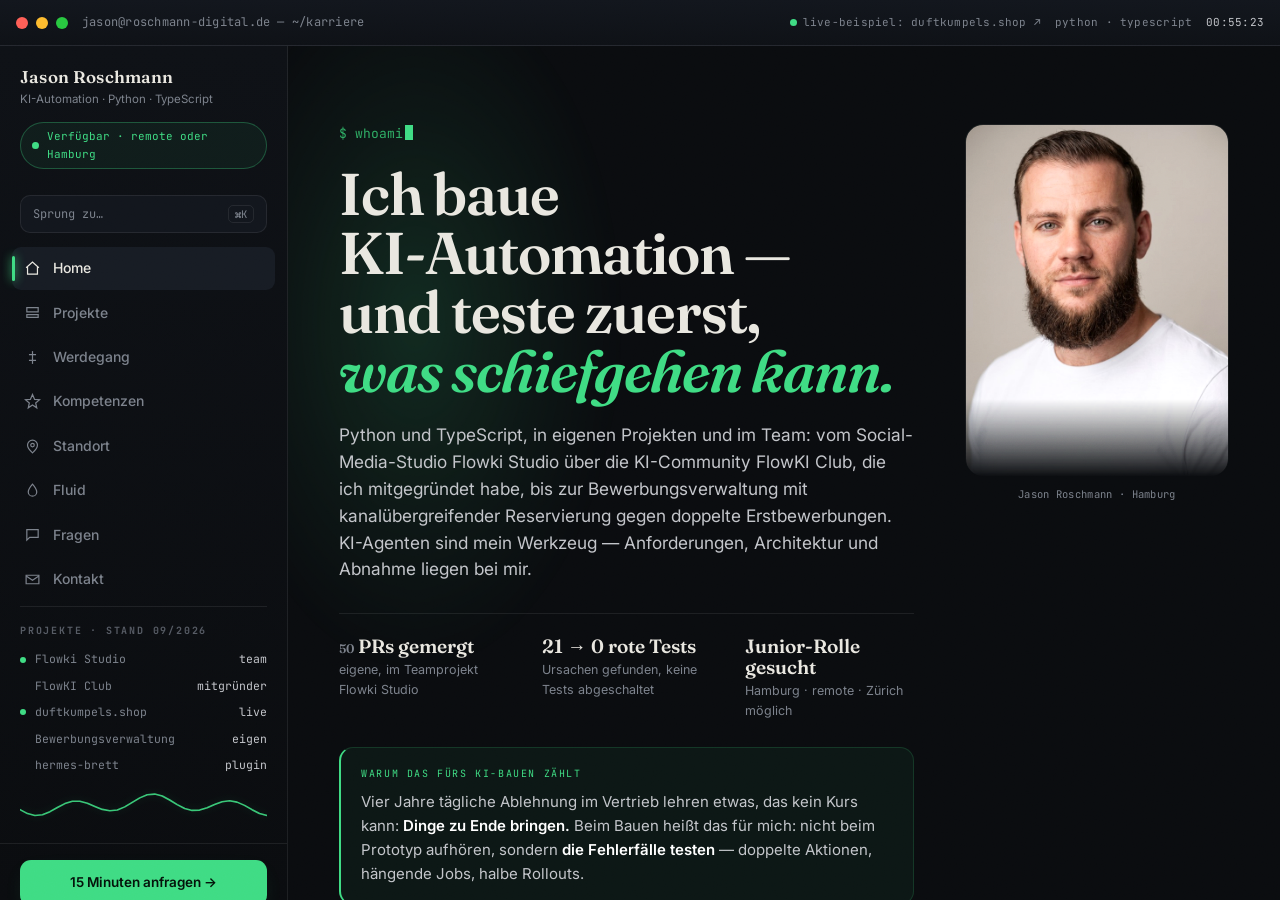
==== commit aab9230f: "fix(cv): Review – Marker-Pflicht, Stand in der Zukunft, Platz für dreistellige Endzahl stand.py meld" ====
--- a/index.html
+++ b/index.html
@@ -993,7 +993,7 @@
         <div class="card rv" id="github" style="margin-top:14px">
           <div class="ct"><h4><span data-pr="gesamt">59</span> meiner Pull Requests gemergt</h4><span class="tag">seit <span data-pr="seit-de">Aug. 2026</span></span></div>
           <p>Gemergte Pull Requests seit dem ersten Merge, aufsummiert; täglich automatisch über die GitHub-Suche gezählt. Private Repositories sind nur gezählt – ohne Titel und ohne Links.</p>
-          <!-- pr-diagramm:start --><figure class="ghsum" role="img" aria-label="Gemergte Pull Requests, aufsummiert seit 7. Aug. 2026: 59 bis 29.09.2026 – Flowki Studio 50, eigene Repos 6, Kundenprojekte 3"><svg viewBox="0 0 640 170" aria-hidden="true"><line x1="36" x2="592" y1="144.0" y2="144.0" class="gl"/><text x="298.3" y="162" text-anchor="middle">1.9.</text><line x1="298.3" x2="298.3" y1="14" y2="144" class="gl"/><path d="M36.0,144.0 H36.0 V137.4 H57.0 V135.2 H256.3 V133.0 H308.8 V115.4 H319.2 V113.2 H329.7 V99.9 H350.7 V75.7 H361.2 V62.5 H476.6 V60.3 H487.1 V38.2 H508.1 V25.0 H550.0 V20.6 H592.0 V14.0 H592.0 V144.0 H36.0Z" class="fl-a"/><path d="M36.0,144.0 H36.0 V137.4 H57.0 V135.2 H256.3 V133.0 H308.8 V115.4 H319.2 V113.2 H329.7 V99.9 H350.7 V75.7 H361.2 V62.5 H476.6 V60.3 H487.1 V38.2 H508.1 V25.0 H550.0 V20.6 H592.0 V14.0 H592.0" class="fl-l"/><circle cx="592.0" cy="14.0" r="4" class="fl-p"/><text x="600.0" y="18.0" class="end">59</text><text x="36" y="162" text-anchor="start">7.8.</text></svg></figure><div class="ghbar" aria-hidden="true"><i class="fl" style="flex:50"></i><i class="cv" style="flex:6"></i><i class="ku" style="flex:3"></i></div><div class="ghl"><span class="fl">Flowki Studio 50</span><span class="cv">eigene Repos 6</span><span class="ku">Kundenprojekte 3</span></div><!-- pr-diagramm:end -->
+          <!-- pr-diagramm:start --><figure class="ghsum" role="img" aria-label="Gemergte Pull Requests, aufsummiert seit 7. Aug. 2026: 59 bis 29.09.2026 – Flowki Studio 50, eigene Repos 6, Kundenprojekte 3"><svg viewBox="0 0 640 170" aria-hidden="true"><line x1="36" x2="576" y1="144.0" y2="144.0" class="gl"/><text x="290.7" y="162" text-anchor="middle">1.9.</text><line x1="290.7" x2="290.7" y1="14" y2="144" class="gl"/><path d="M36.0,144.0 H36.0 V137.4 H56.4 V135.2 H250.0 V133.0 H300.9 V115.4 H311.1 V113.2 H321.3 V99.9 H341.7 V75.7 H351.8 V62.5 H463.9 V60.3 H474.1 V38.2 H494.5 V25.0 H535.2 V20.6 H576.0 V14.0 H576.0 V144.0 H36.0Z" class="fl-a"/><path d="M36.0,144.0 H36.0 V137.4 H56.4 V135.2 H250.0 V133.0 H300.9 V115.4 H311.1 V113.2 H321.3 V99.9 H341.7 V75.7 H351.8 V62.5 H463.9 V60.3 H474.1 V38.2 H494.5 V25.0 H535.2 V20.6 H576.0 V14.0 H576.0" class="fl-l"/><circle cx="576.0" cy="14.0" r="4" class="fl-p"/><text x="584.0" y="18.0" class="end">59</text><text x="36" y="162" text-anchor="start">7.8.</text></svg></figure><div class="ghbar" aria-hidden="true"><i class="fl" style="flex:50"></i><i class="cv" style="flex:6"></i><i class="ku" style="flex:3"></i></div><div class="ghl"><span class="fl">Flowki Studio 50</span><span class="cv">eigene Repos 6</span><span class="ku">Kundenprojekte 3</span></div><!-- pr-diagramm:end -->
           <div class="urow"><div class="k">Web-CV</div><div class="v">Dieser Lebenslauf als Web-App, ergänzt um Druck- und ATS-Fassungen mit gemeinsamem Build- und Prüfskript. <span class="muted">Prüfung:</span> Prüfskript für jede PDF-Fassung – zwei Seiten, Pflichtangaben, Link-Ziele, Abstand zur Fußzeile – mit Selbsttest. <span class="muted">Grenze:</span> statische Seite ohne Server. <a href="https://github.com/JasonRoschmann/cv" target="_blank" rel="noopener" style="color:var(--grn);border-bottom:1px solid rgba(63,220,132,.5)">Quellcode ↗</a></div></div>
           <div class="urow"><div class="k">MCP-Server</div><div class="v">Club-Artikel als Wissensbasis für MCP-Clients wie Claude Desktop und Claude Code: Artikel listen, suchen und lesen, Themensäulen abrufen. <span class="muted">Prüfung:</span> Smoke-Test ruft die Werkzeuge auf und protokolliert die Ergebnisse. <span class="muted">Grenze:</span> liest live von der Club-Website und hängt an deren Erreichbarkeit. <a href="https://github.com/Jokersystems-online/flowki-knowledge-mcp" target="_blank" rel="noopener" style="color:var(--grn);border-bottom:1px solid rgba(63,220,132,.5)">Quellcode ↗</a></div></div>
         </div>
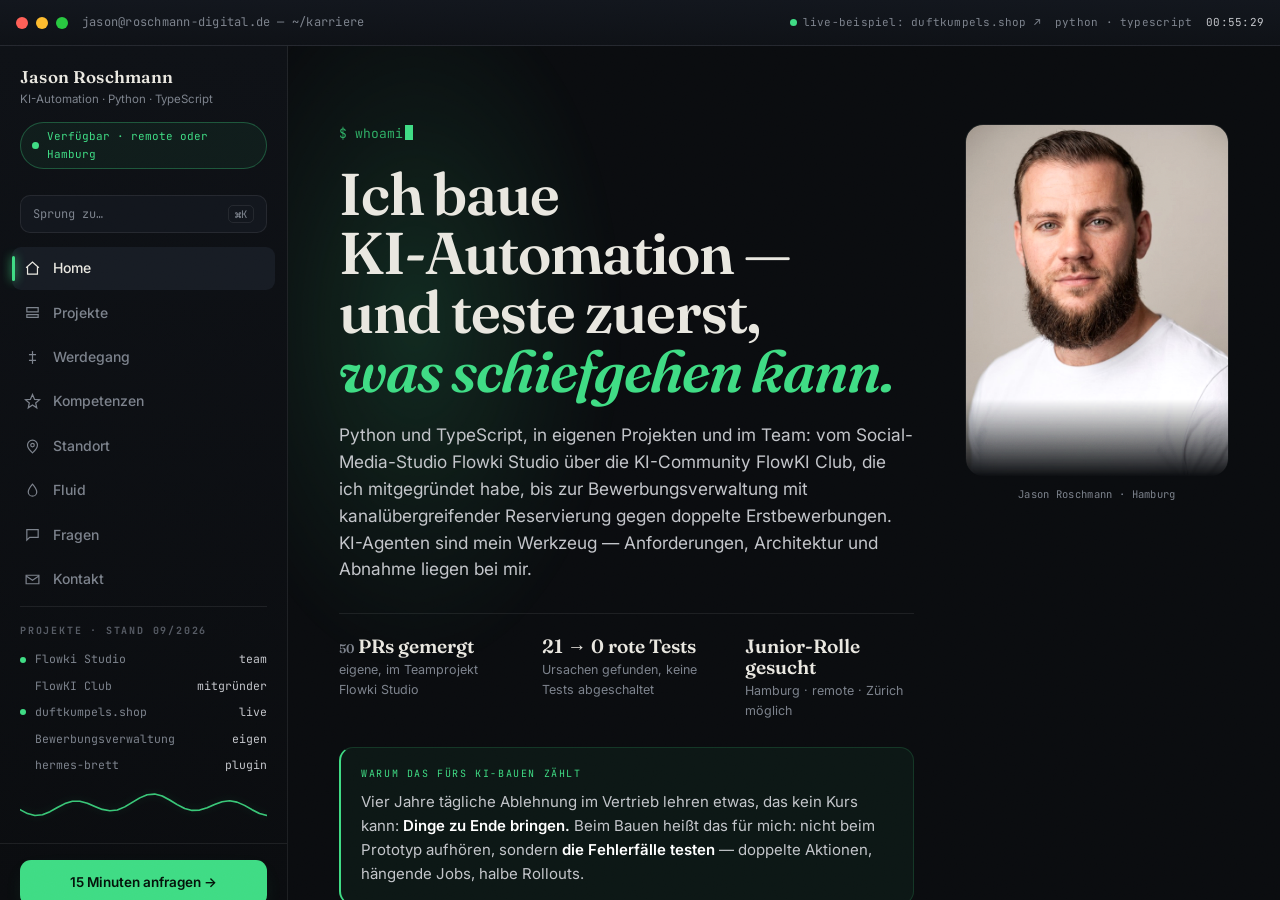
==== commit 22dcdd13: "chore: PR-Stand 2026-09-29 [skip ci]" ====
--- a/index.html
+++ b/index.html
@@ -689,7 +689,7 @@
 
   @media(prefers-reduced-motion:reduce){*{animation:none!important;transition:none!important}.view{transform:none}.rv{opacity:1;transform:none}}
 </style>
-<script>var PR=/*pr-daten*/{"gesamt": 59, "flowki": 50, "eigen": 6, "kunden": 3, "flowkiEroeffnet": 70}/*pr-daten-ende*/;</script>
+<script>var PR=/*pr-daten*/{"gesamt": 61, "flowki": 50, "eigen": 8, "kunden": 3, "flowkiEroeffnet": 70}/*pr-daten-ende*/;</script>
 </head>
 <body>
 <!-- ============ PHONE · JasonOS (nur ≤820px) ============ -->
@@ -991,9 +991,9 @@
         </div>
         <p class="eyebrow rv" style="margin-top:34px;color:var(--mut)">GitHub · Stand <span data-pr="stand-de">29.09.2026</span></p>
         <div class="card rv" id="github" style="margin-top:14px">
-          <div class="ct"><h4><span data-pr="gesamt">59</span> meiner Pull Requests gemergt</h4><span class="tag">seit <span data-pr="seit-de">Aug. 2026</span></span></div>
+          <div class="ct"><h4><span data-pr="gesamt">61</span> meiner Pull Requests gemergt</h4><span class="tag">seit <span data-pr="seit-de">Aug. 2026</span></span></div>
           <p>Gemergte Pull Requests seit dem ersten Merge, aufsummiert; täglich automatisch über die GitHub-Suche gezählt. Private Repositories sind nur gezählt – ohne Titel und ohne Links.</p>
-          <!-- pr-diagramm:start --><figure class="ghsum" role="img" aria-label="Gemergte Pull Requests, aufsummiert seit 7. Aug. 2026: 59 bis 29.09.2026 – Flowki Studio 50, eigene Repos 6, Kundenprojekte 3"><svg viewBox="0 0 640 170" aria-hidden="true"><line x1="36" x2="576" y1="144.0" y2="144.0" class="gl"/><text x="290.7" y="162" text-anchor="middle">1.9.</text><line x1="290.7" x2="290.7" y1="14" y2="144" class="gl"/><path d="M36.0,144.0 H36.0 V137.4 H56.4 V135.2 H250.0 V133.0 H300.9 V115.4 H311.1 V113.2 H321.3 V99.9 H341.7 V75.7 H351.8 V62.5 H463.9 V60.3 H474.1 V38.2 H494.5 V25.0 H535.2 V20.6 H576.0 V14.0 H576.0 V144.0 H36.0Z" class="fl-a"/><path d="M36.0,144.0 H36.0 V137.4 H56.4 V135.2 H250.0 V133.0 H300.9 V115.4 H311.1 V113.2 H321.3 V99.9 H341.7 V75.7 H351.8 V62.5 H463.9 V60.3 H474.1 V38.2 H494.5 V25.0 H535.2 V20.6 H576.0 V14.0 H576.0" class="fl-l"/><circle cx="576.0" cy="14.0" r="4" class="fl-p"/><text x="584.0" y="18.0" class="end">59</text><text x="36" y="162" text-anchor="start">7.8.</text></svg></figure><div class="ghbar" aria-hidden="true"><i class="fl" style="flex:50"></i><i class="cv" style="flex:6"></i><i class="ku" style="flex:3"></i></div><div class="ghl"><span class="fl">Flowki Studio 50</span><span class="cv">eigene Repos 6</span><span class="ku">Kundenprojekte 3</span></div><!-- pr-diagramm:end -->
+          <!-- pr-diagramm:start --><figure class="ghsum" role="img" aria-label="Gemergte Pull Requests, aufsummiert seit 7. Aug. 2026: 61 bis 29.09.2026 – Flowki Studio 50, eigene Repos 8, Kundenprojekte 3"><svg viewBox="0 0 640 170" aria-hidden="true"><line x1="36" x2="576" y1="144.0" y2="144.0" class="gl"/><text x="290.7" y="162" text-anchor="middle">1.9.</text><line x1="290.7" x2="290.7" y1="14" y2="144" class="gl"/><path d="M36.0,144.0 H36.0 V137.6 H56.4 V135.5 H250.0 V133.3 H300.9 V116.3 H311.1 V114.2 H321.3 V101.4 H341.7 V77.9 H351.8 V65.1 H463.9 V63.0 H474.1 V41.7 H494.5 V28.9 H535.2 V24.7 H576.0 V14.0 H576.0 V144.0 H36.0Z" class="fl-a"/><path d="M36.0,144.0 H36.0 V137.6 H56.4 V135.5 H250.0 V133.3 H300.9 V116.3 H311.1 V114.2 H321.3 V101.4 H341.7 V77.9 H351.8 V65.1 H463.9 V63.0 H474.1 V41.7 H494.5 V28.9 H535.2 V24.7 H576.0 V14.0 H576.0" class="fl-l"/><circle cx="576.0" cy="14.0" r="4" class="fl-p"/><text x="584.0" y="18.0" class="end">61</text><text x="36" y="162" text-anchor="start">7.8.</text></svg></figure><div class="ghbar" aria-hidden="true"><i class="fl" style="flex:50"></i><i class="cv" style="flex:8"></i><i class="ku" style="flex:3"></i></div><div class="ghl"><span class="fl">Flowki Studio 50</span><span class="cv">eigene Repos 8</span><span class="ku">Kundenprojekte 3</span></div><!-- pr-diagramm:end -->
           <div class="urow"><div class="k">Web-CV</div><div class="v">Dieser Lebenslauf als Web-App, ergänzt um Druck- und ATS-Fassungen mit gemeinsamem Build- und Prüfskript. <span class="muted">Prüfung:</span> Prüfskript für jede PDF-Fassung – zwei Seiten, Pflichtangaben, Link-Ziele, Abstand zur Fußzeile – mit Selbsttest. <span class="muted">Grenze:</span> statische Seite ohne Server. <a href="https://github.com/JasonRoschmann/cv" target="_blank" rel="noopener" style="color:var(--grn);border-bottom:1px solid rgba(63,220,132,.5)">Quellcode ↗</a></div></div>
           <div class="urow"><div class="k">MCP-Server</div><div class="v">Club-Artikel als Wissensbasis für MCP-Clients wie Claude Desktop und Claude Code: Artikel listen, suchen und lesen, Themensäulen abrufen. <span class="muted">Prüfung:</span> Smoke-Test ruft die Werkzeuge auf und protokolliert die Ergebnisse. <span class="muted">Grenze:</span> liest live von der Club-Website und hängt an deren Erreichbarkeit. <a href="https://github.com/Jokersystems-online/flowki-knowledge-mcp" target="_blank" rel="noopener" style="color:var(--grn);border-bottom:1px solid rgba(63,220,132,.5)">Quellcode ↗</a></div></div>
         </div>
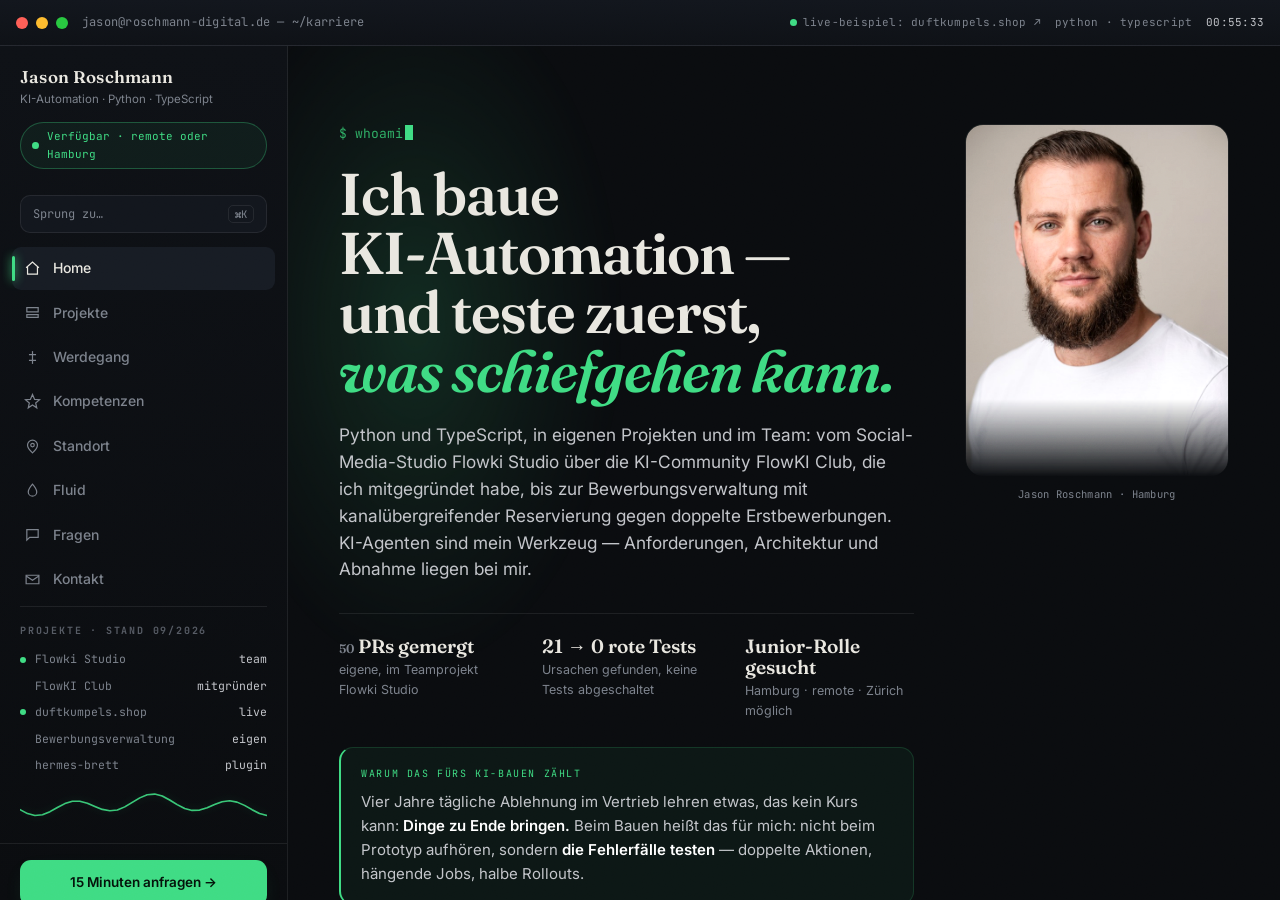
==== commit dcc9796f: "feat(web): Flowki Studio mit Rechteprüfung, klare Fehlermeldungen; Marketing-Dashboard auf belegte Q" ====
--- a/index.html
+++ b/index.html
@@ -912,10 +912,11 @@
         <div class="crown rv">
           <div class="top"><p class="eyebrow" style="color:var(--grn)">◆ Teamprojekt · seit Aug. 2026</p><span class="badge"><span data-pr="flowki-eroeffnet">70</span> PRs · <span data-pr="flowki">50</span> gemergt</span></div>
           <h3 class="display h-l" style="margin-top:12px">Flowki Studio — internes Social-Media-Studio</h3>
-          <p class="body" style="margin-top:8px;max-width:64ch">Themenrecherche, KI-gestützte Content-Produktion, redaktionelle Prüfung und Plattformübergabe. Mein Beitrag im Team: Produktoberflächen, Workflow-Integration, Clip-Verarbeitung und Publishing.</p>
-          <div class="urow"><div class="k">Oberfläche</div><div class="v">Produktions-, Freigabe- und Veröffentlichungsansichten weiterentwickelt – Bearbeitungsstände, Phasendauer und erforderliche Nutzeraktionen sichtbar gemacht.</div></div>
+          <p class="body" style="margin-top:8px;max-width:64ch">Themenrecherche, KI-gestützte Content-Produktion, redaktionelle Prüfung und Veröffentlichung auf Social-Media-Plattformen. Mein Beitrag im Team: Produktoberflächen, Kampagnen- und Freigabeabläufe, Fehlerbehandlung, Video und Publishing.</p>
+          <div class="urow"><div class="k">Rechte</div><div class="v">Nutzungsrechte, Einwilligungen und Werbekennzeichnung wurden nur bei der Planung geprüft – bis zu 14 Tage vor dem Post. Jetzt prüft das Studio sie direkt vor dem Senden erneut; fehlt etwas, wartet der Post, statt ohne Rechte zu veröffentlichen (fünf Tests).</div></div>
+          <div class="urow"><div class="k">Oberfläche</div><div class="v">Produktions-, Freigabe- und Veröffentlichungsansichten weiterentwickelt – Bearbeitungsstände, Phasendauer und erforderliche Nutzeraktionen sichtbar gemacht; Prüflisten und offene Blind-Reviews je Kampagne im Tagesüberblick.</div></div>
           <div class="urow"><div class="k">Redaktion</div><div class="v">Ablehnungsgründe durch Oberfläche, API-Client und Freigabeprotokoll verbunden – Rückgaben zur Überarbeitung mit nachvollziehbarer Begründung.</div></div>
-          <div class="urow"><div class="k">Statusfehler</div><div class="v">Erfolgreiche Produktion bzw. Lizenzierung von nachfolgenden Status- und Zuordnungsfehlern getrennt – keine irreführenden Fehlermeldungen, keine Anreize für erneute, kostenwirksame Aufrufe.</div></div>
+          <div class="urow"><div class="k">Fehlermeldungen</div><div class="v">Scheiterte nach gelungener Produktion oder Lizenzierung nur ein späterer Status- oder Zuordnungsschritt, wirkte das wie ein Fehlschlag und verleitete zum kostenpflichtigen Neustart – Erfolg und Folgefehler werden jetzt getrennt gemeldet.</div></div>
           <div class="urow"><div class="k">Publishing</div><div class="v">TikTok-Entwurfsweg mit eigenem Status und Nutzerhinweis – hochgeladene Entwürfe eindeutig von veröffentlichten Posts unterschieden.</div></div>
           <div class="urow"><div class="k">Clip-Studio</div><div class="v">Langvideos werden bearbeitbare Hochformat-Clips: Speaker-Reframe, bis zu drei Schnittvarianten je Clip, deterministischer Neu-Render nach Korrekturen – Details im <a href="#at-video" data-sprung style="color:var(--grn);border-bottom:1px solid rgba(63,220,132,.5)">Kompetenz-Atlas</a>.</div></div>
           <div class="urow j"><div class="k">Fehlerfälle</div><div class="v">Fixes für Jobs, die nach verschwundenem Worker für immer „läuft“ zeigten, und für eine Produktion, die ein Statusfehler doppelt auslöste.</div></div>
@@ -1085,7 +1086,7 @@
         </div>
         <div class="atg"><h4><span class="d">▸</span> Backend &amp; KI-Automation</h4>
           <div class="at" id="at-pipeline" data-f="dev"><div class="at-h"><b>Pipeline mit Versandprüfungen</b><span class="st ok">eingesetzt</span></div><p>Python-Pipeline von der Stellensuche über Job-APIs bis zur Antwortzuordnung; kanalübergreifendes Hauptbuch für Erstbewerbungen mit Reservierung, separate Versandjournale für Antworten und Nachfassmails; blockierende Prüfungen vor dem Versand, Modell-Kaskade mit Sperrzeiten.</p><div class="at-m"><span>eigen</span><span>Bewerbungsverwaltung</span><span>seit Juli 2026</span><span><a href="#fs-02" data-sprung>Fallstudie 02 →</a></span><span><a href="#fs-03" data-sprung>Fallstudie 03 →</a></span></div><p class="at-g"><span>Rahmen</span>Bereits für eigene Bewerbungen genutzt; überarbeitete Antwortzuordnung und zusätzliche Queue-Sperren lokal und unter WSL geprüft, Rollout ausstehend.</p></div>
-          <div class="at" data-f="dev"><div class="at-h"><b>Produkt-Workflows im Team</b><span class="st um">umgesetzt</span></div><p>Produktions-, Freigabe- und Veröffentlichungsansichten weiterentwickelt; Ablehnungsgründe durch Oberfläche, API-Client und Freigabeprotokoll verbunden; erfolgreiche Produktion von nachfolgenden Statusfehlern getrennt; TikTok-Entwurfsweg mit eigenem Status.</p><div class="at-m"><span>Team</span><span>Flowki Studio</span><span>seit Aug. 2026</span></div><p class="at-g"><span>Rahmen</span>Internes Werkzeug ohne öffentlichen Zugang.</p></div>
+          <div class="at" data-f="dev"><div class="at-h"><b>Produkt-Workflows im Team</b><span class="st um">umgesetzt</span></div><p>Produktions-, Freigabe- und Veröffentlichungsansichten weiterentwickelt; Ablehnungsgründe durch Oberfläche, API-Client und Freigabeprotokoll verbunden; erfolgreiche Produktion von nachfolgenden Statusfehlern getrennt; Publikationsrechte direkt vor dem Versand erneut geprüft; TikTok-Entwurfsweg mit eigenem Status.</p><div class="at-m"><span>Team</span><span>Flowki Studio</span><span>seit Aug. 2026</span></div><p class="at-g"><span>Rahmen</span>Internes Werkzeug ohne öffentlichen Zugang.</p></div>
           <div class="at" data-f="dev"><div class="at-h"><b>Discord-Bot mit Wissensbasis</b><span class="st um">umgesetzt</span></div><p>Bot um /ask und Self-Service-Themenrollen erweitert; Artikelinhalte als Wissensgrundlage des FAQ-Bots angebunden, Relevanz-Prüfschritt ergänzt und das Verhalten bei unpassenden Treffern getestet.</p><div class="at-m"><span>Team</span><span>FlowKI Club</span><span>Juli–Aug. 2026</span></div><p class="at-g"><span>Rahmen</span>Belegt durch Umsetzung und Tests im Repository.</p></div>
           <div class="at" id="at-video" data-f="dev"><div class="at-h"><b>Video-Pipeline im Team</b><span class="st um">umgesetzt</span></div><p>Speaker-Reframe: Der Ausschnitt folgt der sprechenden Person; deterministischer Neu-Render über Celery; bis zu drei Schnittvarianten je Clip, ein Datenbank-Constraint verhindert doppelte Varianten je Clip und Zielkonto.</p><div class="at-m"><span>Team</span><span>Flowki Studio</span><span>Aug.–Sep. 2026</span><span><span data-pr="flowki">50</span> eigene PRs in Flowki Studio gemergt</span></div><p class="at-g"><span>Rahmen</span>Ein Teil meines Beitrags zu Flowki Studio; internes Werkzeug ohne öffentlichen Zugang.</p></div>
           <div class="at" data-f="dev"><div class="at-h"><b>Agenten-Plugin mit Kosten-Gate</b><span class="st um">umgesetzt</span></div><p>Aufgabenbrett-Plugin für Hermes Agent ohne Build-Schritt; ein Kosten-Gate verhindert versehentliche bezahlte Agentenläufe; Deploy mit Rollback.</p><div class="at-m"><span>eigen</span><span>hermes-brett</span><span>Sep. 2026</span></div><p class="at-g"><span>Rahmen</span>Selbsttest mit node:assert.</p></div>
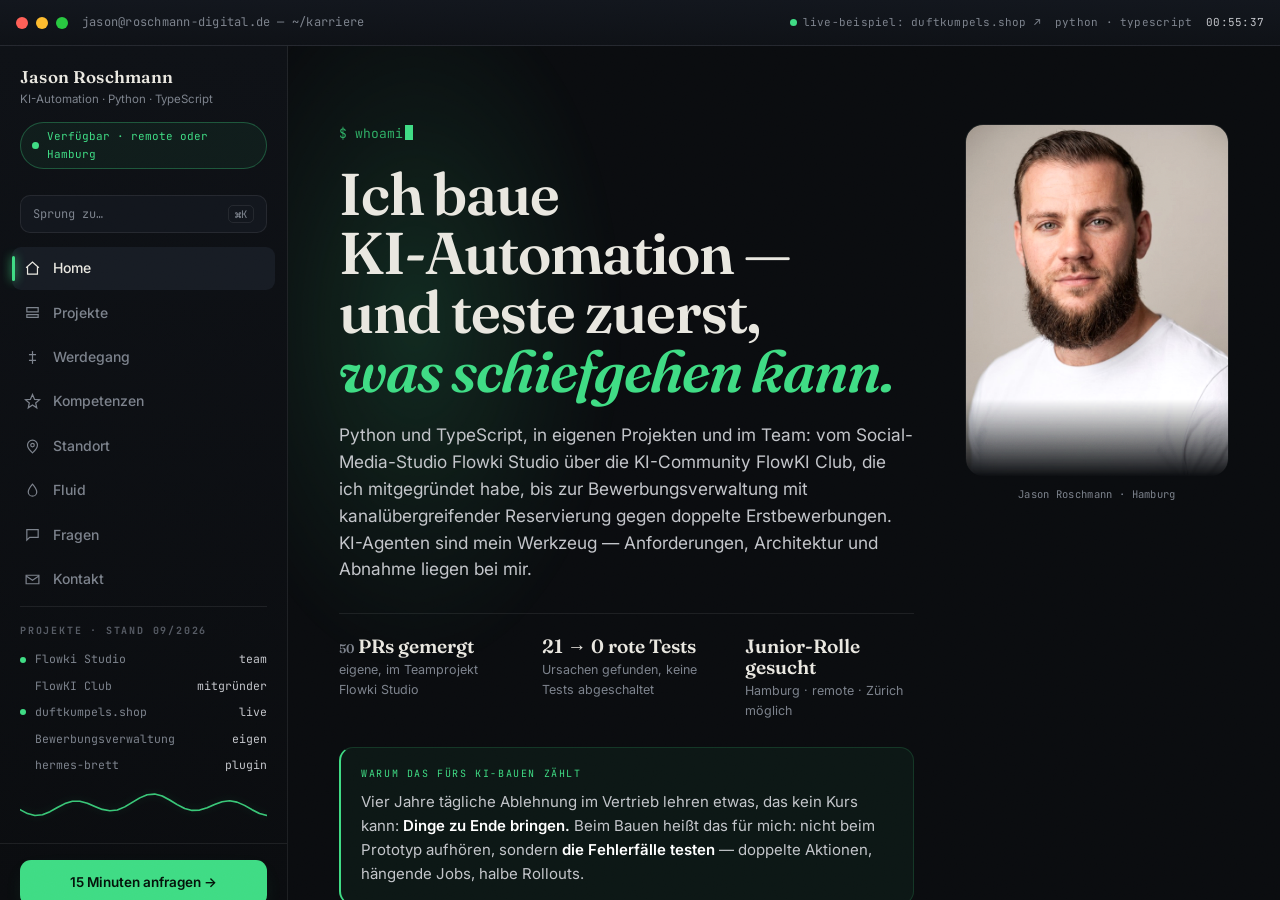
==== commit 6e1226d8: "fix(cv): Faktenprüfung v5 eingearbeitet – jede Aussage auf ihren Beleg zurückgeführt - Kennzahl: 3 S" ====
--- a/index.html
+++ b/index.html
@@ -916,7 +916,7 @@
           <div class="urow"><div class="k">Rechte</div><div class="v">Nutzungsrechte, Einwilligungen und Werbekennzeichnung wurden nur bei der Planung geprüft – bis zu 14 Tage vor dem Post. Jetzt prüft das Studio sie direkt vor dem Senden erneut; fehlt etwas, wartet der Post, statt ohne Rechte zu veröffentlichen (fünf Tests).</div></div>
           <div class="urow"><div class="k">Oberfläche</div><div class="v">Produktions-, Freigabe- und Veröffentlichungsansichten weiterentwickelt – Bearbeitungsstände, Phasendauer und erforderliche Nutzeraktionen sichtbar gemacht; Prüflisten und offene Blind-Reviews je Kampagne im Tagesüberblick.</div></div>
           <div class="urow"><div class="k">Redaktion</div><div class="v">Ablehnungsgründe durch Oberfläche, API-Client und Freigabeprotokoll verbunden – Rückgaben zur Überarbeitung mit nachvollziehbarer Begründung.</div></div>
-          <div class="urow"><div class="k">Fehlermeldungen</div><div class="v">Scheiterte nach gelungener Produktion oder Lizenzierung nur ein späterer Status- oder Zuordnungsschritt, wirkte das wie ein Fehlschlag und verleitete zum kostenpflichtigen Neustart – Erfolg und Folgefehler werden jetzt getrennt gemeldet.</div></div>
+          <div class="urow"><div class="k">Fehlerbehandlung</div><div class="v">Scheiterte nach gelungener Produktion oder Lizenzierung nur ein späterer Status- oder Zuordnungsschritt, wirkte das wie ein Fehlschlag und lud zu einem zweiten, kostenwirksamen Durchlauf ein – Erfolg und Folgefehler werden jetzt getrennt behandelt.</div></div>
           <div class="urow"><div class="k">Publishing</div><div class="v">TikTok-Entwurfsweg mit eigenem Status und Nutzerhinweis – hochgeladene Entwürfe eindeutig von veröffentlichten Posts unterschieden.</div></div>
           <div class="urow"><div class="k">Clip-Studio</div><div class="v">Langvideos werden bearbeitbare Hochformat-Clips: Speaker-Reframe, bis zu drei Schnittvarianten je Clip, deterministischer Neu-Render nach Korrekturen – Details im <a href="#at-video" data-sprung style="color:var(--grn);border-bottom:1px solid rgba(63,220,132,.5)">Kompetenz-Atlas</a>.</div></div>
           <div class="urow j"><div class="k">Fehlerfälle</div><div class="v">Fixes für Jobs, die nach verschwundenem Worker für immer „läuft“ zeigten, und für eine Produktion, die ein Statusfehler doppelt auslöste.</div></div>
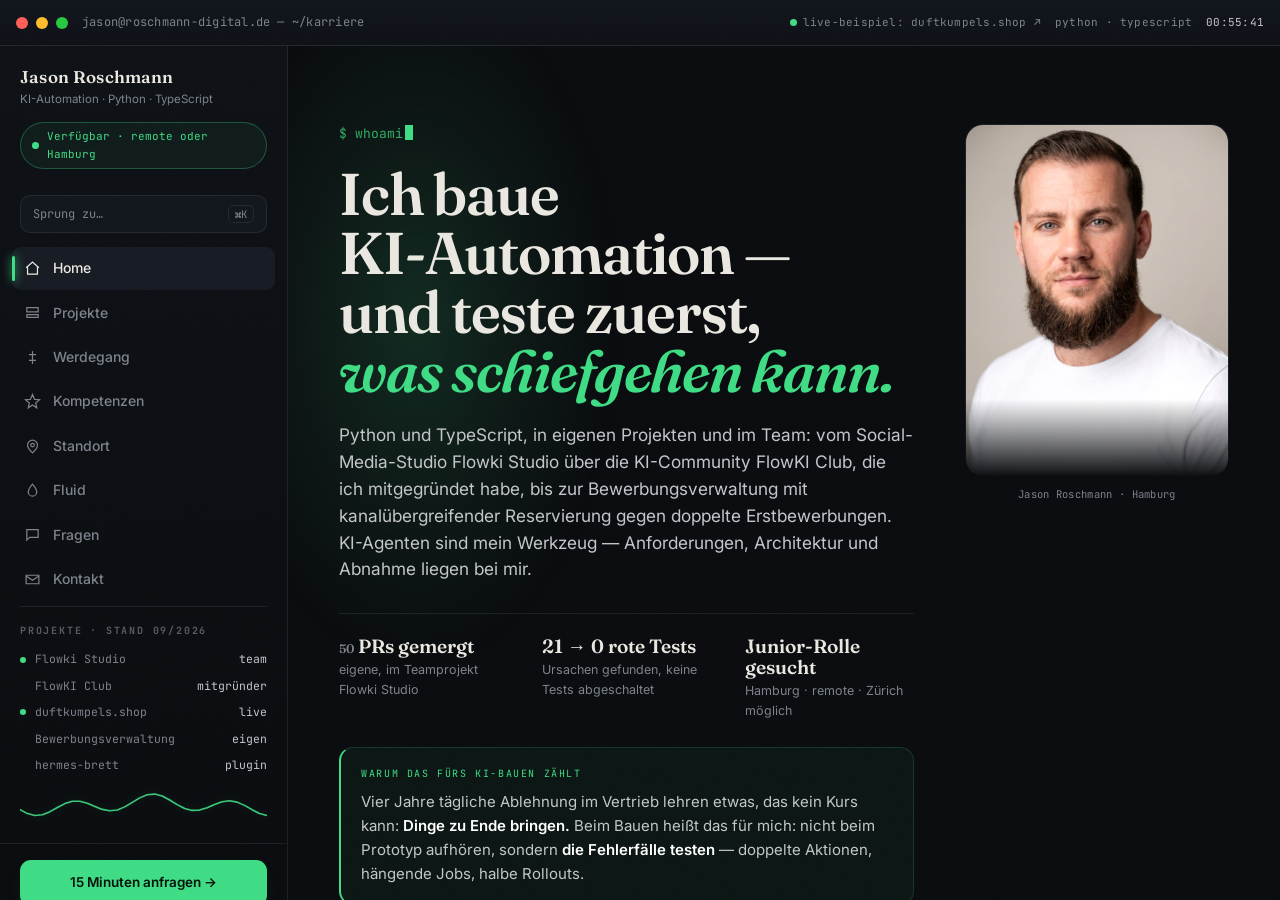
==== commit 5c97339f: "fix(web): doppelte Aussage zur doppelt ausgelösten Produktion entfernt Die v5-Zeile Fehlerbehandlung" ====
--- a/index.html
+++ b/index.html
@@ -919,7 +919,7 @@
           <div class="urow"><div class="k">Fehlerbehandlung</div><div class="v">Scheiterte nach gelungener Produktion oder Lizenzierung nur ein späterer Status- oder Zuordnungsschritt, wirkte das wie ein Fehlschlag und lud zu einem zweiten, kostenwirksamen Durchlauf ein – Erfolg und Folgefehler werden jetzt getrennt behandelt.</div></div>
           <div class="urow"><div class="k">Publishing</div><div class="v">TikTok-Entwurfsweg mit eigenem Status und Nutzerhinweis – hochgeladene Entwürfe eindeutig von veröffentlichten Posts unterschieden.</div></div>
           <div class="urow"><div class="k">Clip-Studio</div><div class="v">Langvideos werden bearbeitbare Hochformat-Clips: Speaker-Reframe, bis zu drei Schnittvarianten je Clip, deterministischer Neu-Render nach Korrekturen – Details im <a href="#at-video" data-sprung style="color:var(--grn);border-bottom:1px solid rgba(63,220,132,.5)">Kompetenz-Atlas</a>.</div></div>
-          <div class="urow j"><div class="k">Fehlerfälle</div><div class="v">Fixes für Jobs, die nach verschwundenem Worker für immer „läuft“ zeigten, und für eine Produktion, die ein Statusfehler doppelt auslöste.</div></div>
+          <div class="urow j"><div class="k">Fehlerfälle</div><div class="v">Fix für Jobs, die nach verschwundenem Worker für immer „läuft“ zeigten.</div></div>
         </div>
         <div class="crown rv" id="club" style="margin-top:18px">
           <div class="top"><p class="eyebrow" style="color:var(--grn)">◆ Mitgründer · seit Apr. 2026</p><span class="badge">rund 66 Mitglieder · Stand 29.09.2026</span></div>
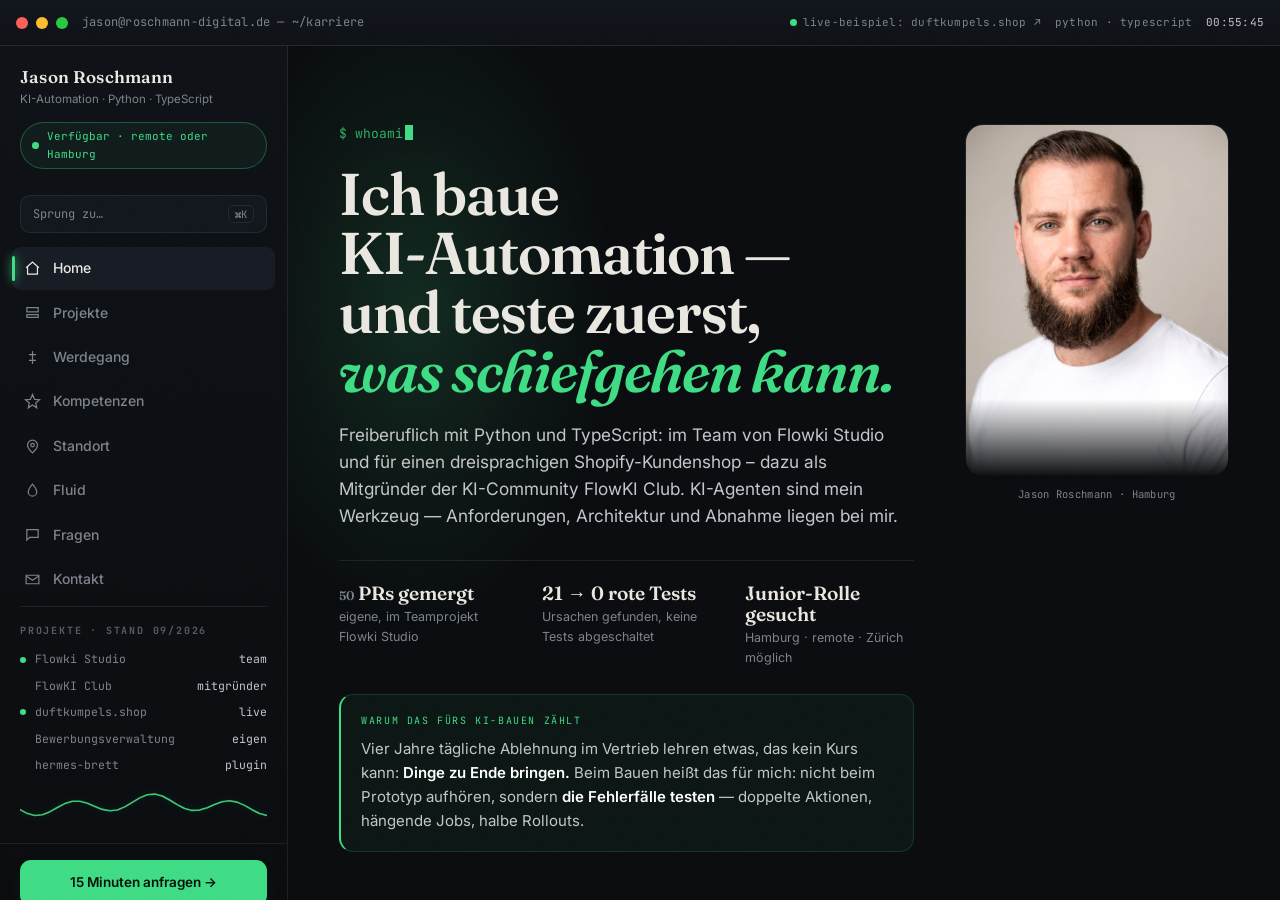
==== commit 4d07508b: "feat(cv): v6 – Stationen statt Einzelprojekte, verfeinertes Raster, Tool-Logos und Abschlussband - B" ====
--- a/index.html
+++ b/index.html
@@ -827,7 +827,7 @@
           <div class="hero-copy">
             <div class="term rv">$ whoami<span class="caret"></span></div>
             <h1 class="display h-hero rv">Ich baue <span style="white-space:nowrap">KI-Automation</span> —<br>und teste zuerst,<br><span class="g it">was schiefgehen kann.</span></h1>
-            <p class="lead rv" style="margin-top:22px">Python und TypeScript, in eigenen Projekten und im Team: vom Social-Media-Studio Flowki Studio über die KI-Community FlowKI Club, die ich mitgegründet habe, bis zur Bewerbungsverwaltung mit kanalübergreifender Reservierung gegen doppelte Erstbewerbungen. KI-Agenten sind mein Werkzeug — Anforderungen, Architektur und Abnahme liegen bei mir.</p>
+            <p class="lead rv" style="margin-top:22px">Freiberuflich mit Python und TypeScript: im Team von Flowki Studio und für einen dreisprachigen Shopify-Kundenshop – dazu als Mitgründer der KI-Community FlowKI Club. KI-Agenten sind mein Werkzeug — Anforderungen, Architektur und Abnahme liegen bei mir.</p>
             <div class="proofrow rv">
               <div class="pf"><b><span data-pr="flowki">50</span> PRs gemergt</b><span>eigene, im Teamprojekt Flowki Studio</span></div>
               <div class="pf"><b>21 → 0 rote Tests</b><span>Ursachen gefunden, keine Tests abgeschaltet</span></div>
@@ -1006,14 +1006,24 @@
         <h2 class="display h-xl rv" style="margin-top:14px">Vom Kaltgespräch zum Deploy.</h2>
         <div class="tl rv">
           <div class="item">
+            <div class="yr">Apr. 2026 – heute</div>
+            <div class="acth">Gründen, <em class="g it">verbinden.</em></div>
+            <h4>Mitgründer · FlowKI Club</h4>
+            <div class="org">Deutschsprachige KI-Community · rund 66 Mitglieder im Discord (Stand 29.09.2026)</div>
+            <ul>
+              <li><b>Community:</b> KI-Community mit aufgebaut – Mitglieder beim Einstieg begleitet, Online-Calls organisiert und moderiert; der Club dient auch der Anbahnung potenzieller Kundenaufträge.</li>
+              <li><b>Produkt:</b> Newsletter mit Double-Opt-In, Discord-Bot mit Club-Artikeln als Wissensgrundlage und MCP-Server (öffentlich auf GitHub).</li>
+            </ul>
+          </div>
+          <div class="item">
             <div class="yr">2024 – heute</div>
             <div class="acth">Bauen, testen, <em class="g it">betreiben.</em></div>
-            <h4>KI-Automation &amp; Webentwicklung</h4>
-            <div class="org">Eigene Projekte, Team- und Kundenprojekte · Hamburg / remote</div>
+            <h4>Freiberuflicher Softwareentwickler</h4>
+            <div class="org">KI-Automation, Webentwicklung &amp; E-Commerce · Hamburg / remote</div>
             <ul>
-              <li><b>Python-Backends und Next.js-Frontends</b> entwickelt, getestet und auf Linux-Servern betrieben (Docker Compose, Cron, Deployment mit Rollback); Shopify-Themes angepasst.</li>
-              <li><b>Im Team</b> über Branches, Pull Requests und gemeinsame Test-Suites — <span data-pr="flowki">50</span> eigene PRs in Flowki Studio gemergt.</li>
-              <li><b>FlowKI Club, Mitgründer seit Apr. 2026:</b> KI-Community mit aufgebaut – Mitglieder beim Einstieg begleitet, Online-Calls organisiert und moderiert; der Club dient auch der Anbahnung potenzieller Kundenaufträge.</li>
+              <li><b>Flowki Studio, Teamprojekt seit Aug. 2026:</b> internes KI-Content-Studio über Branches, Pull Requests und gemeinsame Test-Suites weiterentwickelt — <span data-pr="flowki">50</span> eigene PRs gemergt; Rechteprüfung direkt vor dem Versand.</li>
+              <li><b>duftkumpels.shop, Kundenmandat seit Juni 2026:</b> dreisprachiger Shopify-Shop – Übersetzungs-Pipeline, 700 URLs auf Indexierung geprüft, strukturierte Daten, Klaviyo-Flows.</li>
+              <li><b>Python-Backends und Next.js-Frontends</b> entwickelt, getestet und auf Linux-Servern betrieben (Docker Compose, Cron, Deployment mit Rollback); Kunden-Websites im Team.</li>
               <li><b>KI-gestützte Entwicklung:</b> Agenten setzen um, Anforderungen, Architektur und Abnahme liegen bei mir.</li>
             </ul>
           </div>
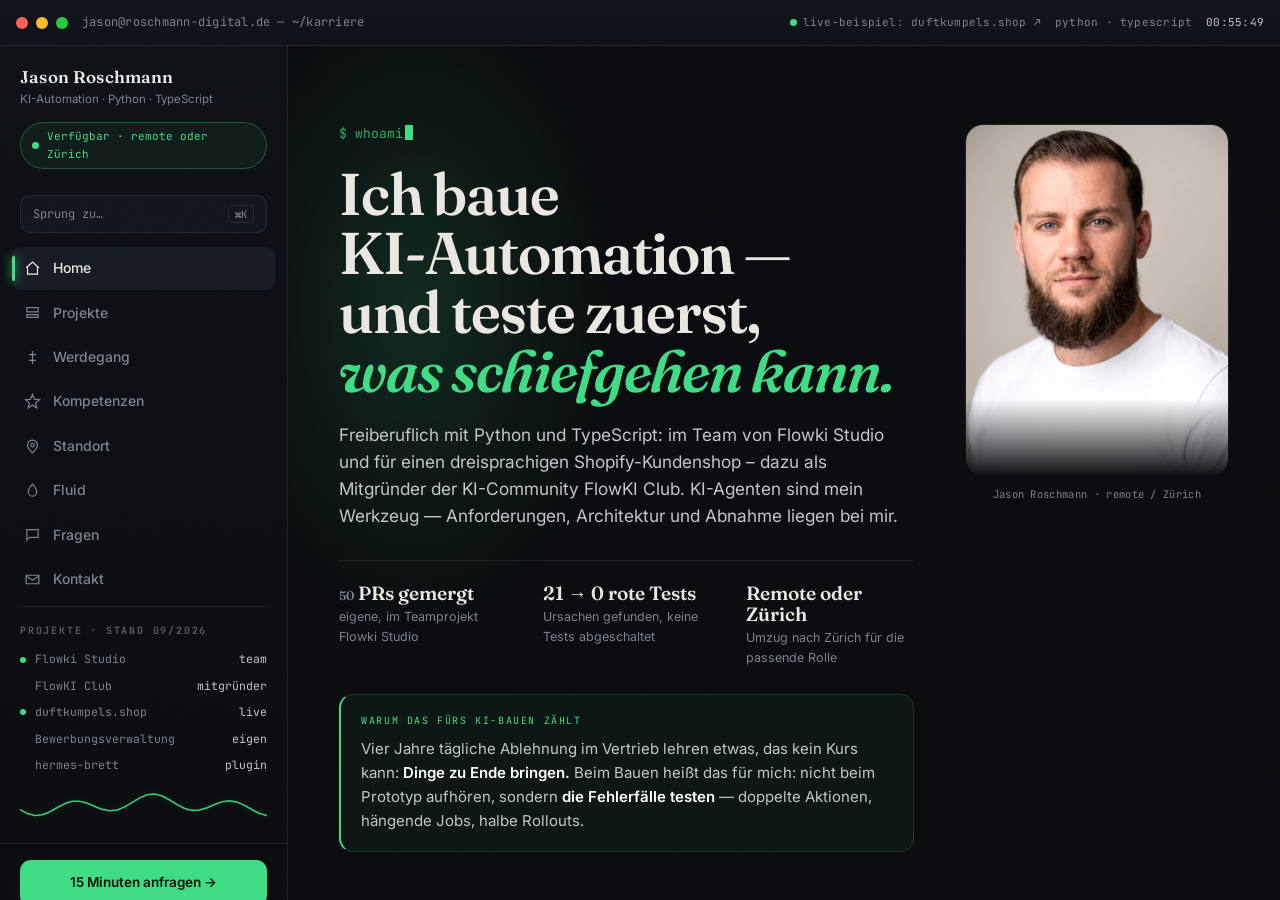
==== commit ccbbcef5: "feat(cv): Arbeitsort nur remote oder Zürich - Druck DE/EN/Marketing: Kopfzeile „Remote · Zürich“, Ra" ====
--- a/index.html
+++ b/index.html
@@ -4,10 +4,10 @@
 <meta charset="UTF-8">
 <meta name="viewport" content="width=device-width, initial-scale=1, viewport-fit=cover, interactive-widget=resizes-content">
 <title>Jason Roschmann – KI-Automation, E-Commerce & Technical SEO</title>
-<meta name="description" content="Jason Roschmann – KI-Automation & Softwareentwicklung mit Python und TypeScript, in eigenen Projekten und im Team. Junior / Quereinstieg, Hamburg oder remote.">
+<meta name="description" content="Jason Roschmann – KI-Automation & Softwareentwicklung mit Python und TypeScript, in eigenen Projekten und im Team. Freiberuflich seit 2024 · remote oder Zürich.">
 <meta property="og:type" content="website">
 <meta property="og:title" content="Jason Roschmann – KI-Automation, E-Commerce & Technical SEO">
-<meta property="og:description" content="Interaktives Web-CV: Flowki Studio im Team, Mitgründer der KI-Community FlowKI Club, Python-Automation mit Sperren und Rückbau, Shopify-Umbau live. Junior / Quereinstieg, Hamburg oder remote.">
+<meta property="og:description" content="Interaktives Web-CV: Flowki Studio im Team, Mitgründer der KI-Community FlowKI Club, Python-Automation mit Sperren und Rückbau, Shopify-Umbau live. Freiberuflich seit 2024 · remote oder Zürich.">
 <meta property="og:image" content="https://jasonroschmann.github.io/cv/og.png">
 <meta property="og:url" content="https://jasonroschmann.github.io/cv/">
 <link rel="canonical" href="https://jasonroschmann.github.io/cv/">
@@ -21,7 +21,7 @@
  "mainEntity": {
   "@type": "Person",
   "name": "Jason Roschmann",
-  "jobTitle": "Junior KI-Automation, E-Commerce & Technical SEO",
+  "jobTitle": "Softwareentwickler – KI-Automation, E-Commerce & Technical SEO",
   "url": "https://jasonroschmann.github.io/cv/",
   "image": "https://jasonroschmann.github.io/cv/foto.jpg",
   "email": "mailto:jason@roschmann-digital.de",
@@ -722,7 +722,7 @@
         <div class="l-id"><b>Jason Roschmann</b> · KI-Automation &amp; Softwareentwicklung</div>
         <div class="l-notifs">
           <div class="l-notif lq" data-href="https://duftkumpels.shop"><span class="ic">🛍️</span><div><b>duftkumpels.shop</b><span>Mein offenes E-Commerce-Beispiel · live ansehen →</span></div></div>
-          <div class="l-notif lq" data-goto="kontakt"><span class="ic">💬</span><div><b>Jason ist verfügbar</b><span>Remote oder Hamburg · 15 Minuten reichen →</span></div></div>
+          <div class="l-notif lq" data-goto="kontakt"><span class="ic">💬</span><div><b>Jason ist verfügbar</b><span>Remote oder Zürich · 15 Minuten reichen →</span></div></div>
         </div>
         <div class="l-unlock"><span class="chev"></span>Nach oben wischen</div>
       </div>
@@ -733,7 +733,7 @@
     <canvas class="h-net" id="hnet" aria-hidden="true"></canvas>
     <button class="widget lq" data-app="home" aria-label="Profil öffnen">
       <img src="foto.jpg" alt="Jason Roschmann">
-      <div class="wt"><b>Jason Roschmann</b><span>KI-Automation · Python · TypeScript</span><em><i class="d"></i>Verfügbar · remote oder Hamburg</em></div>
+      <div class="wt"><b>Jason Roschmann</b><span>KI-Automation · Python · TypeScript</span><em><i class="d"></i>Verfügbar · remote oder Zürich</em></div>
       <span class="go">›</span>
     </button>
     <a class="wdk lq" href="https://duftkumpels.shop" target="_blank" rel="noopener">
@@ -790,7 +790,7 @@
         <div class="id">
           <div><div class="nm">Jason Roschmann</div><div class="rl">KI-Automation · Python · TypeScript</div></div>
         </div>
-        <div class="status"><span class="d"></span>Verfügbar · remote oder Hamburg</div>
+        <div class="status"><span class="d"></span>Verfügbar · remote oder Zürich</div>
       </div>
       <button class="kbtn" id="openCmd">Sprung zu…<span class="k">⌘K</span></button>
       <nav id="nav">
@@ -831,11 +831,11 @@
             <div class="proofrow rv">
               <div class="pf"><b><span data-pr="flowki">50</span> PRs gemergt</b><span>eigene, im Teamprojekt Flowki Studio</span></div>
               <div class="pf"><b>21 → 0 rote Tests</b><span>Ursachen gefunden, keine Tests abgeschaltet</span></div>
-              <div class="pf"><b>Junior-Rolle gesucht</b><span>Hamburg · remote · Zürich möglich</span></div>
+              <div class="pf"><b>Remote oder Zürich</b><span>Umzug nach Zürich für die passende Rolle</span></div>
             </div>
             <div class="insight rv"><div class="k">Warum das fürs KI-Bauen zählt</div><div class="body" style="max-width:64ch">Vier Jahre tägliche Ablehnung im Vertrieb lehren etwas, das kein Kurs kann: <b>Dinge zu Ende bringen.</b> Beim Bauen heißt das für mich: nicht beim Prototyp aufhören, sondern <b>die Fehlerfälle testen</b> — doppelte Aktionen, hängende Jobs, halbe Rollouts.</div></div>
           </div>
-          <figure class="hero-portrait rv"><img src="[data-uri]" alt="Jason Roschmann"><figcaption>Jason Roschmann · Hamburg</figcaption></figure>
+          <figure class="hero-portrait rv"><img src="[data-uri]" alt="Jason Roschmann"><figcaption>Jason Roschmann · remote / Zürich</figcaption></figure>
         </div>
         <div class="livework rv">
           <div class="eyebrow">Live &amp; im Team gebaut</div>
@@ -1019,7 +1019,7 @@
             <div class="yr">2024 – heute</div>
             <div class="acth">Bauen, testen, <em class="g it">betreiben.</em></div>
             <h4>Freiberuflicher Softwareentwickler</h4>
-            <div class="org">KI-Automation, Webentwicklung &amp; E-Commerce · Hamburg / remote</div>
+            <div class="org">KI-Automation, Webentwicklung &amp; E-Commerce · remote</div>
             <ul>
               <li><b>Flowki Studio, Teamprojekt seit Aug. 2026:</b> internes KI-Content-Studio über Branches, Pull Requests und gemeinsame Test-Suites weiterentwickelt — <span data-pr="flowki">50</span> eigene PRs gemergt; Rechteprüfung direkt vor dem Versand.</li>
               <li><b>duftkumpels.shop, Kundenmandat seit Juni 2026:</b> dreisprachiger Shopify-Shop – Übersetzungs-Pipeline, 700 URLs auf Indexierung geprüft, strukturierte Daten, Klaviyo-Flows.</li>
@@ -1125,11 +1125,11 @@
       <!-- ZÜRICH -->
       <section class="view" data-view="zuerich"><div class="inner">
         <p class="eyebrow rv">Standort</p>
-        <h2 class="display h-xl rv" style="margin-top:14px;max-width:20ch">Hamburg oder remote. <span class="g it">Zürich möglich.</span></h2>
-        <p class="lead rv" style="margin-top:20px">Ich suche in Hamburg, wo ich wohne, oder remote. Für eine passende Rolle ziehe ich auch nach Zürich — das Timing stimmen wir gemeinsam ab.</p>
+        <h2 class="display h-xl rv" style="margin-top:14px;max-width:20ch">Remote – oder <span class="g it">vor Ort in Zürich.</span></h2>
+        <p class="lead rv" style="margin-top:20px">Ich arbeite remote oder vor Ort in Zürich. Für die passende Rolle ziehe ich nach Zürich — das Timing stimmen wir gemeinsam ab.</p>
         <div class="info rv">
           <div class="ibox"><h5>Rahmen</h5>
-            <div class="row"><span>Standort</span><b>Hamburg · remote</b></div>
+            <div class="row"><span>Arbeitsort</span><b>remote · Zürich</b></div>
             <div class="row"><span>Umzug</span><b>Zürich für die passende Rolle</b></div>
             <div class="row"><span>Status</span><b>EU-Bürger</b></div>
             <div class="row"><span>Start</span><b>nach Absprache</b></div>
@@ -1253,7 +1253,7 @@
   var clock=document.getElementById('clock');
   function tickClock(){ var d=new Date(); clock.textContent=pad(d.getHours())+':'+pad(d.getMinutes())+':'+pad(d.getSeconds()); }
   tickClock(); setInterval(tickClock,1000);
-  var ticks=['python · typescript','flowki: '+PR.flowki+' PRs gemergt','flowki club: mitgründer','21 → 0 rote tests','duftkumpels.shop: live','hamburg · remote'];
+  var ticks=['python · typescript','flowki: '+PR.flowki+' PRs gemergt','flowki club: mitgründer','21 → 0 rote tests','duftkumpels.shop: live','remote · zürich'];
   var ti=0, te=document.getElementById('tick');
   setInterval(function(){ ti=(ti+1)%ticks.length; if(te){te.style.opacity=0; setTimeout(function(){te.textContent=ticks[ti];te.style.opacity=1;},260);} }, 3600);
   if(te) te.style.transition='opacity .25s';
@@ -1310,9 +1310,9 @@
     {q:"Was hast du gebaut?",feat:1,k:["gebaut","projekte","systeme","portfolio","beeindruck","zeig"],a:"Im Team Flowki Studio, ein internes Social-Media-Studio ("+PR.flowki+" eigene Pull Requests gemergt): Produktoberflächen, Freigaben mit Ablehnungsgründen, Clip-Verarbeitung und Publishing. Als Mitgründer den FlowKI Club, eine KI-Community mit rund 66 Mitgliedern im Discord (Stand 29.09.2026), samt Website, Newsletter und Discord-Bot. Allein eine Python-Pipeline für Bewerbungen, bei der ein kanalübergreifendes Hauptbuch doppelte Erstbewerbungen verhindert; Rollout-Skripte bauen bei abgefangenen Fehlern zurück. Dazu Werkzeuge für KI-Agenten und den Shopify-Umbau von duftkumpels.shop. Details unter Projekte."},
     {q:"Was ist der FlowKI Club?",k:["flowki club","community","discord","mitgründer","mitgegründet"],a:"Eine deutschsprachige KI-Community, die ich im April 2026 mitgegründet habe: Discord mit rund 66 Mitgliedern (Stand 29.09.2026), Fachartikel, Online-Calls und gemeinsame Projekte. Ich gewinne Mitglieder und begleite sie beim Einstieg, organisiere und moderiere Calls und helfe bei Projekten; technisch habe ich an Website, Newsletter und Discord-Bot mitgebaut. Der Club dient auch der Anbahnung potenzieller Kundenaufträge."},
     {q:"Wie arbeitest du mit KI-Agenten?",feat:1,k:["agent","claude","wie arbeitest","ki-tool","codex"],a:"Agenten sind mein Entwicklungswerkzeug. Anforderungen, Architektur und Abnahme liegen bei mir. Meine Arbeitsweise: Fehler mit einem roten Test reproduzieren; größere Änderungen prüft zusätzlich ein zweites Modell. Bei Shinobi: Ember Accord habe ich ausprobiert, wie weit ein Agent im Lead-Modus kommt — die Produktentscheidungen blieben bei mir."},
-    {q:"Warum von Vertrieb zu KI?",feat:1,k:["vertrieb","sales","wechsel","quereinst","warum ki","von sales","dna"],a:"Im Vertrieb habe ich vier Jahre direkt mit Inhabern gesprochen und gesehen, wo Betriebe Zeit verlieren. Seit 2024 baue ich Software und Automationen — in eigenen Projekten, im Team und für Kunden. Jetzt suche ich eine Junior-Rolle in einem Entwicklungsteam, um das professionell zu vertiefen."},
+    {q:"Warum von Vertrieb zu KI?",feat:1,k:["vertrieb","sales","wechsel","quereinst","warum ki","von sales","dna"],a:"Im Vertrieb habe ich vier Jahre direkt mit Inhabern gesprochen und gesehen, wo Betriebe Zeit verlieren. Seit 2024 baue ich Software und Automationen — in eigenen Projekten, im Team und für Kunden. Jetzt suche ich eine Rolle in einem Entwicklungsteam, remote oder in Zürich, um das professionell zu vertiefen."},
     {q:"Was könntest du bei uns bauen?",feat:1,k:["bei uns","30 tage","erste","was könntest","für uns","anfangen"],a:"Zum Einstieg würde ich mit dem Team einen geeigneten Prozess eingrenzen und einen testbaren Prototyp entwickeln — mit den Fehlerfällen zuerst: doppelte Ausführung, abgebrochene Jobs, halbe Rollouts."},
-    {q:"Wo willst du arbeiten?",feat:1,k:["zürich","zurich","umzug","ziel","hamburg","remote","standort"],a:"In Hamburg, wo ich wohne, oder remote. Für eine passende Rolle ziehe ich auch nach Zürich — das Timing stimmen wir gemeinsam ab."},
+    {q:"Wo willst du arbeiten?",feat:1,k:["zürich","zurich","umzug","ziel","hamburg","remote","standort"],a:"Remote oder vor Ort in Zürich. Für die passende Rolle ziehe ich nach Zürich — das Timing stimmen wir gemeinsam ab."},
     {q:"Baust du auch Shops?",feat:1,k:["shop","store","commerce","duftkumpels","liquid","theme","verkauf"],a:"Ja, Websites und Shops für Kunden: duftkumpels.shop — gekauftes Shopify-Theme in Liquid, CSS und JavaScript umgebaut, dreisprachig, mit wöchentlicher Lighthouse-Prüfung per GitHub Actions. Im Team außerdem Kunden-Websites mit Next.js, GSAP und CI bis Playwright. Details unter Projekte."},
     {q:"Wie stellst du Qualität sicher?",k:["qualität","gates","sicher","fehler","test","prüf","kontrolle","verantwort"],a:"Ich teste zuerst die Fehlerfälle. In hermes-studio habe ich 21 rote Tests bis zur Ursache verfolgt: 20 davon ein nie geschlossenes Datenbank-Handle, einer ein veralteter Test gegen eine Sicherheitsregel. Die Sicherheitsregel habe ich behalten und den Test korrigiert; eine gezielte Abschwächung der Regel lässt ihn jetzt scheitern. Mehr in den Fallstudien unter Projekte."},
     {q:"Wie aufwändig ist es, dich einzustellen?",k:["kosten","bewilligung","permit","visum","einstellen","aufwand","aufwändig"],a:"Ich bin EU-Bürger und wohne in Hamburg. Für eine Stelle in der Schweiz melde ich mich nach Vertragsschluss selbst an."},
@@ -2964,7 +2964,7 @@
   }
 
   // ---- island ticker + Live Activity ----
-  var iticks=['python · typescript','flowki: '+PR.flowki+' PRs gemergt','flowki club: mitgründer','21 → 0 rote tests','duftkumpels.shop: live','hamburg · remote'];
+  var iticks=['python · typescript','flowki: '+PR.flowki+' PRs gemergt','flowki club: mitgründer','21 → 0 rote tests','duftkumpels.shop: live','remote · zürich'];
   var ii=0, iEl=document.getElementById('islandtxt'), island=document.querySelector('.island');
   iEl.style.transition='opacity .25s';
   function islandSet(txt){ iEl.style.opacity=0; island.classList.add('morph');
